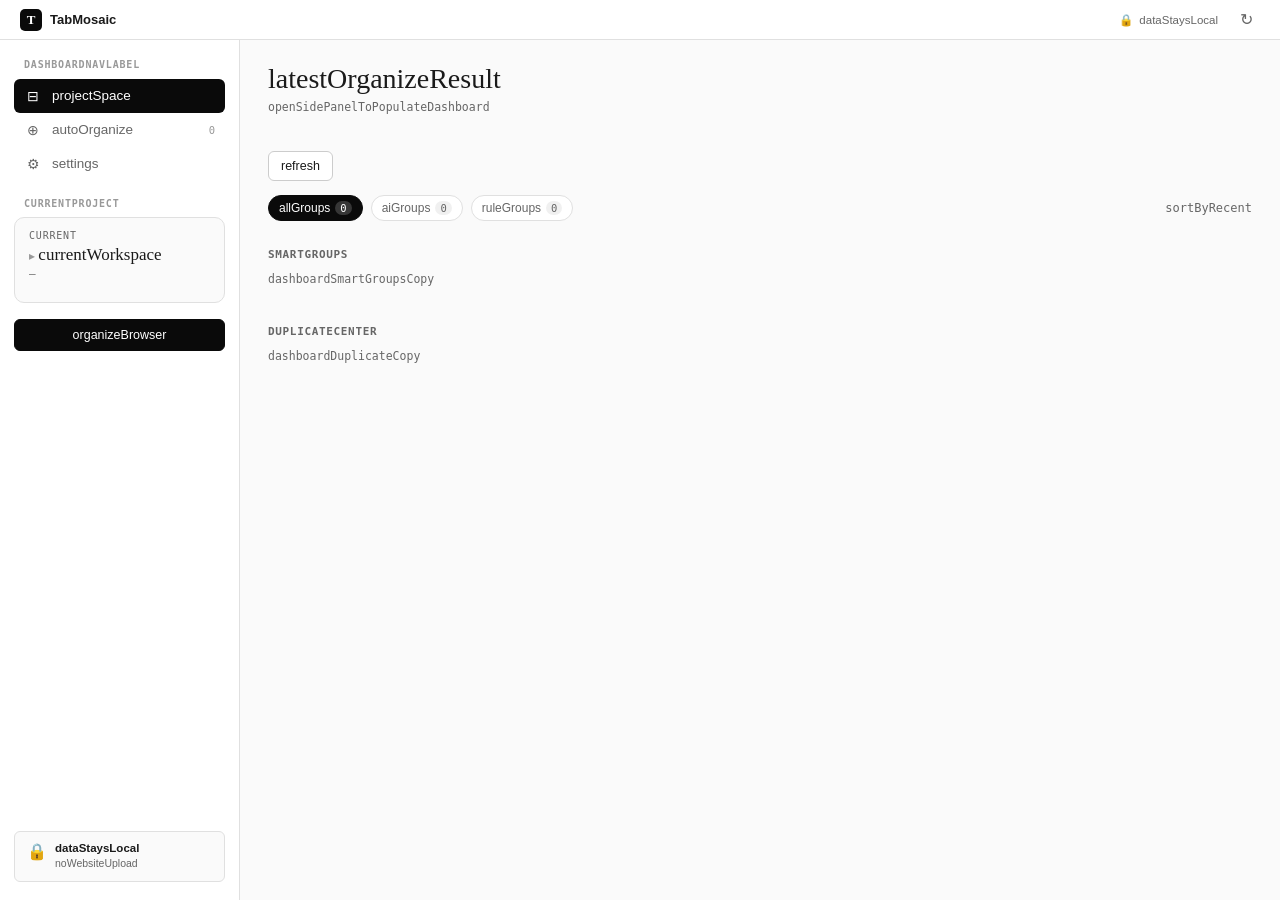
==== extension/dashboard.html @ ef0fdf0f "Simplify dashboard MVP UI" ====
<!doctype html>
<html lang="en">
  <head>
    <meta charset="utf-8" />
    <meta name="viewport" content="width=device-width, initial-scale=1" />
    <title data-i18n="dashboardTitle">TabMosaic Dashboard</title>
    <link rel="stylesheet" href="styles.css" />
  </head>
  <body class="dashboard-body">
    <header class="dashboard-topbar">
      <div class="dashboard-brand">
        <div class="dashboard-brand-mark" aria-hidden="true">T</div>
        <span>TabMosaic</span>
      </div>
      <div class="dashboard-topbar-spacer"></div>
      <div class="dashboard-privacy">
        <span aria-hidden="true">🔒</span>
        <span data-i18n="dataStaysLocal">Data stays local</span>
      </div>
      <button
        id="refreshButton"
        class="dashboard-icon-button"
        type="button"
        aria-label="Refresh"
        data-i18n-aria-label="refresh"
        title="Refresh"
        data-i18n-title="refresh"
      >
        <span aria-hidden="true">↻</span>
      </button>
    </header>

    <div class="dashboard-workbench">
      <aside class="dashboard-rail">
        <section class="dashboard-nav-section">
          <p class="dashboard-nav-label" data-i18n="dashboardNavLabel">Navigation</p>
          <button class="dashboard-nav-item active" type="button" data-page="workspace">
            <span class="dashboard-nav-icon" aria-hidden="true">⊟</span>
            <span data-i18n="projectSpace">Project Space</span>
          </button>
          <button class="dashboard-nav-item" type="button" data-page="rules">
            <span class="dashboard-nav-icon" aria-hidden="true">⊕</span>
            <span data-i18n="autoOrganize">Auto Organize</span>
            <span id="rulesCountBadge" class="dashboard-count">0</span>
          </button>
          <button class="dashboard-nav-item" type="button" data-page="settings">
            <span class="dashboard-nav-icon" aria-hidden="true">⚙</span>
            <span data-i18n="settings">Settings</span>
          </button>
        </section>

        <section class="dashboard-nav-section">
          <p class="dashboard-nav-label" data-i18n="currentProject">Current Project</p>
          <div class="dashboard-workspace-card">
            <div id="sidebarWorkspaceLabel" class="dashboard-workspace-label">current</div>
            <div id="sidebarWorkspaceName" class="dashboard-workspace-name" data-i18n="currentWorkspace">Current Workspace</div>
            <div id="sidebarWorkspaceMetric" class="dashboard-workspace-meta">—</div>
          </div>
        </section>

        <section class="dashboard-nav-section">
          <div class="dashboard-cta-block">
            <button id="organizeNowButton" class="dashboard-cta primary" type="button" data-i18n="organizeBrowser">
              Organize Browser
            </button>
          </div>
        </section>

        <div class="dashboard-privacy-note">
          <span aria-hidden="true">🔒</span>
          <div>
            <div class="dashboard-privacy-title" data-i18n="dataStaysLocal">Data stays local</div>
            <div class="dashboard-privacy-copy" data-i18n="noWebsiteUpload">No website data is uploaded by default.</div>
          </div>
        </div>
      </aside>

      <main class="dashboard-stage">
        <section class="dashboard-page active" data-page="workspace">
          <header class="dashboard-page-head">
            <div>
              <h1 id="workspaceTitle" class="dashboard-page-title" data-i18n="latestOrganizeResult">Latest organize result</h1>
              <p id="workspaceSubtitle" class="dashboard-page-sub" data-i18n="openSidePanelToPopulateDashboard">
                Open the side panel and organize tabs to populate the dashboard.
              </p>
            </div>
          </header>

          <section class="dashboard-metrics" id="dashboardMetrics" aria-label="Workspace metrics"></section>

          <div class="dashboard-page-actions">
            <button id="workspaceRefreshButton" class="dashboard-button" type="button" data-i18n="refresh">Refresh</button>
          </div>

          <div class="dashboard-filter-chips" aria-label="Group filters">
            <button class="dashboard-chip active" type="button" data-filter="all">
              <span data-i18n="allGroups">All</span>
              <span id="allGroupsCount" class="dashboard-chip-count">0</span>
            </button>
            <button class="dashboard-chip" type="button" data-filter="ai">
              <span data-i18n="aiGroups">AI groups</span>
              <span id="aiGroupsCount" class="dashboard-chip-count">0</span>
            </button>
            <button class="dashboard-chip" type="button" data-filter="rules">
              <span data-i18n="ruleGroups">Rule groups</span>
              <span id="ruleGroupsCount" class="dashboard-chip-count">0</span>
            </button>
            <span class="dashboard-sort-label" data-i18n="sortByRecent">Sort: recent</span>
          </div>

          <section id="smart-groups" class="dashboard-section">
            <div class="dashboard-section-head">
              <div>
                <p class="section-title" data-i18n="smartGroups">Smart Groups</p>
                <p class="dashboard-section-copy" data-i18n="dashboardSmartGroupsCopy">
                  Groups mirror the latest native Chrome tab groups and can apply title/color changes back to the browser.
                </p>
              </div>
            </div>
            <div id="dashboardGroups" class="dashboard-group-grid"></div>
          </section>

          <section id="duplicates" class="dashboard-section">
            <div class="dashboard-section-head">
              <div>
                <p class="section-title" data-i18n="duplicateCenter">Duplicate Center</p>
                <p class="dashboard-section-copy" data-i18n="dashboardDuplicateCopy">
                  Safe duplicates and review candidates from the latest organize run.
                </p>
              </div>
            </div>
            <div id="dashboardDuplicates" class="dashboard-list"></div>
          </section>
        </section>

        <section class="dashboard-page" data-page="rules">
          <header class="dashboard-page-head">
            <div>
              <h1 class="dashboard-page-title" data-i18n="autoOrganize">Auto Organize</h1>
              <p id="rulesSubtitle" class="dashboard-page-sub" data-i18n="rulesMemoryCopy">
                Local correction rules created from chat refine and dashboard edits.
              </p>
            </div>
          </header>
          <section id="rules" class="dashboard-section">
            <p class="section-title" data-i18n="rulesMemory">Rules & Memory</p>
            <div id="dashboardRules" class="dashboard-list dashboard-rules-list"></div>
          </section>
        </section>

        <section class="dashboard-page" data-page="settings">
          <header class="dashboard-page-head">
            <div>
              <h1 class="dashboard-page-title" data-i18n="settings">Settings</h1>
              <p class="dashboard-page-sub" data-i18n="settingsPageCopy">AI classification and local privacy controls.</p>
            </div>
          </header>

          <section id="settings" class="dashboard-section">
            <form id="aiSettingsForm" class="settings-form">
              <div>
                <h3 data-i18n="aiClassification">AI Classification</h3>
                <p class="settings-intro" data-i18n="aiClassificationCopy">
                  Use your local DeepSeek key for tab grouping. TabMosaic sends minimized tab metadata only.
                </p>
              </div>
              <label class="checkbox-row">
                <input id="aiEnabledInput" type="checkbox" />
                <span data-i18n="useDeepSeek">Use DeepSeek for AI classification</span>
              </label>

              <label>
                <span data-i18n="baseUrl">Base URL</span>
                <input id="aiBaseUrlInput" type="url" value="https://api.deepseek.com" />
                <small data-i18n="aiBaseUrlBetaLimit">
                  Private beta only supports api.deepseek.com. Other OpenAI-compatible hosts need a later permission confirmation.
                </small>
              </label>

              <label>
                <span data-i18n="model">Model</span>
                <input id="aiModelInput" type="text" value="deepseek-v4-flash" />
              </label>

              <label>
                <span data-i18n="apiKey">API key</span>
                <input
                  id="aiKeyInput"
                  type="password"
                  placeholder="Stored locally in chrome.storage.local"
                  data-i18n-placeholder="apiKeyStoredPlaceholder"
                  autocomplete="off"
                />
              </label>

              <div class="settings-actions">
                <button class="primary-button" type="submit" data-i18n="saveAISettings">Save AI Settings</button>
                <button id="testAIButton" class="secondary-button" type="button" data-i18n="testAIConnection">
                  Test AI Connection
                </button>
                <button id="clearAIKeyButton" class="secondary-button" type="button" data-i18n="clearAIKey">
                  Clear AI Key
                </button>
              </div>
              <p id="aiSettingsStatus" class="settings-status" role="status"></p>
            </form>

            <p class="section-title compact-title" data-i18n="privacyDefaults">Privacy Defaults</p>
            <div class="settings-card dashboard-settings-card" id="settingsSnapshot">
              <div class="row"><span data-i18n="aiProvider">AI provider</span><strong data-i18n="localRules">Local rules</strong></div>
              <div class="row"><span data-i18n="pageBodyReading">Page body reading</span><strong data-i18n="userTriggered">User triggered</strong></div>
              <div class="row"><span data-i18n="incognito">Incognito</span><strong data-i18n="off">Off</strong></div>
              <div class="row"><span data-i18n="cloudSync">Cloud sync</span><strong data-i18n="off">Off</strong></div>
            </div>

            <details class="settings-advanced">
              <summary>
                <span data-i18n="permissionsDataUse">Permissions & Data Use</span>
                <small data-i18n="permissionsAdvancedCopy">Required browser permissions and what they support.</small>
              </summary>
              <section class="settings-form permission-explainer">
                <div>
                  <h3 data-i18n="permissionsDataUse">Permissions & Data Use</h3>
                  <p data-i18n="permissionsIntro">
                    TabMosaic uses a small permission set for one-click grouping, undo, restore, dashboard state, and user-triggered current-page summary.
                  </p>
                </div>
                <div class="permission-list">
                  <div class="row permission-row">
                    <span>
                      <b>tabs</b>
                      <small data-i18n="permissionTabsCopy">Reads tab title, hostname, path, and state so it can organize all normal windows and restore safe duplicates.</small>
                    </span>
                    <strong data-i18n="required">Required</strong>
                  </div>
                  <div class="row permission-row">
                    <span>
                      <b>tabGroups</b>
                      <small data-i18n="permissionTabGroupsCopy">Creates and updates real Chrome native tab groups.</small>
                    </span>
                    <strong data-i18n="required">Required</strong>
                  </div>
                  <div class="row permission-row">
                    <span>
                      <b>sidePanel</b>
                      <small data-i18n="permissionSidePanelCopy">Opens the sidebar control center after the toolbar click.</small>
                    </span>
                    <strong data-i18n="required">Required</strong>
                  </div>
                  <div class="row permission-row">
                    <span>
                      <b>storage</b>
                      <small data-i18n="permissionStorageCopy">Stores local settings, rules, Undo/Restore snapshots, and the optional local API key.</small>
                    </span>
                    <strong data-i18n="localOnly">Local only</strong>
                  </div>
                  <div class="row permission-row">
                    <span>
                      <b>scripting + activeTab</b>
                      <small data-i18n="permissionScriptingCopy">Reads visible text only from the active page after you click Summarize Current Tab.</small>
                    </span>
                    <strong data-i18n="userTriggered">User triggered</strong>
                  </div>
                  <div class="row permission-row">
                    <span>
                      <b>https://api.deepseek.com/*</b>
                      <small data-i18n="permissionDeepSeekCopy">Used only when you enable DeepSeek classification and save your own API key.</small>
                    </span>
                    <strong data-i18n="optional">Optional</strong>
                  </div>
                </div>
                <p class="permission-note" data-i18n="permissionsNotRequested">
                  Not requested: all URLs, history, bookmarks, cookies, webRequest, browsingData, or incognito access.
                </p>
              </section>
            </details>

            <details class="settings-advanced">
              <summary>
                <span data-i18n="diagnosticsTitle">Beta Diagnostics</span>
                <small data-i18n="diagnosticsAdvancedCopy">Copy redacted local QA data only when you need to report a bug.</small>
              </summary>
              <section class="settings-form diagnostics-zone">
                <div>
                  <h3 data-i18n="diagnosticsTitle">Beta Diagnostics</h3>
                  <p data-i18n="diagnosticsDescription">
                    Copies a redacted local QA snapshot and recent local error summary for bug reports. It excludes URLs, hostnames, tab titles, page text, and API keys.
                  </p>
                </div>
                <button id="copyDiagnosticsButton" class="secondary-button" type="button" data-i18n="copyDiagnostics">
                  Copy Diagnostic Snapshot
                </button>
                <button id="copyFeedbackButton" class="secondary-button" type="button" data-i18n="copyFeedbackTemplate">
                  Copy Feedback Template
                </button>
                <p id="diagnosticsStatus" class="settings-status" role="status"></p>
              </section>
            </details>

            <details class="settings-advanced">
              <summary>
                <span data-i18n="localData">Local Data</span>
                <small data-i18n="localDataAdvancedCopy">Clear local state if you want to reset the extension on this device.</small>
              </summary>
              <section class="settings-form danger-zone">
                <div>
                  <h3 data-i18n="localData">Local Data</h3>
                  <p data-i18n="localDataDescription">
                    Clears local rules, API key, recent results, Undo/Restore snapshots, chat drafts, and first-run privacy acceptance.
                  </p>
                </div>
                <button id="clearDataButton" class="danger-button" type="button" data-i18n="clearLocalData">Clear Local Data</button>
                <p id="clearDataStatus" class="settings-status" role="status"></p>
              </section>
            </details>
          </section>
        </section>
      </main>
    </div>

    <script type="module" src="dashboard.js"></script>
  </body>
</html>
---- extension/styles.css ----
:root {
  color-scheme: light;
  --bg: #fafafa;
  --panel: #ffffff;
  --panel-muted: #f4f4f4;
  --line: #e0e0e0;
  --line-strong: #cccccc;
  --text: #1a1a1a;
  --muted: #666666;
  --faint: #999999;
  --black: #0a0a0a;
  --radius: 8px;
  --mono: "SF Mono", "JetBrains Mono", ui-monospace, monospace;
  --sans: Inter, -apple-system, BlinkMacSystemFont, "SF Pro Text", "PingFang SC", sans-serif;
}

* {
  box-sizing: border-box;
}

body {
  margin: 0;
  min-width: 320px;
  background: var(--bg);
  color: var(--text);
  font-family: var(--sans);
}

button {
  font: inherit;
}

.app-shell {
  min-height: 100vh;
  padding: 18px;
}

.app-header {
  display: flex;
  align-items: flex-start;
  justify-content: space-between;
  gap: 16px;
  margin-bottom: 18px;
}

.eyebrow,
.section-title,
.next-label {
  margin: 0;
  color: var(--muted);
  font-family: var(--mono);
  font-size: 11px;
  font-weight: 600;
  letter-spacing: 0.06em;
  text-transform: uppercase;
}

h1 {
  margin: 5px 0 0;
  font-size: 23px;
  line-height: 1.12;
  font-weight: 650;
  letter-spacing: 0;
}

h2 {
  margin: 0;
  font-size: 15px;
  line-height: 1.25;
}

p {
  line-height: 1.45;
}

.icon-button {
  width: 34px;
  height: 34px;
  border: 1px solid var(--line);
  border-radius: 7px;
  background: var(--panel);
  color: var(--black);
  cursor: pointer;
}

.icon-button:hover {
  border-color: var(--line-strong);
  background: var(--panel-muted);
}

.icon-button:disabled {
  color: var(--faint);
  cursor: wait;
}

.status-panel,
.privacy-panel,
.next-card,
.metric-card,
.row {
  border: 1px solid var(--line);
  background: var(--panel);
}

.status-panel {
  display: grid;
  grid-template-columns: 10px 1fr;
  gap: 12px;
  padding: 14px;
  border-radius: var(--radius);
}

.status-panel p {
  margin: 6px 0 0;
  color: var(--muted);
  font-size: 13px;
}

.status-dot {
  width: 8px;
  height: 8px;
  margin-top: 5px;
  border-radius: 999px;
  background: var(--line-strong);
}

.status-panel.scanning .status-dot {
  background: repeating-linear-gradient(
    45deg,
    #0a0a0a,
    #0a0a0a 2px,
    #cccccc 2px,
    #cccccc 4px
  );
}

.status-panel.grouping .status-dot,
.status-panel.undoing .status-dot,
.status-panel.restoring-closed .status-dot,
.status-panel.closed-restored .status-dot {
  background: var(--black);
}

.status-panel.completed .status-dot {
  background: var(--black);
}

.status-panel.error {
  border-color: var(--black);
}

.section {
  margin-top: 18px;
}

.privacy-panel {
  margin-top: 12px;
  padding: 14px;
  border-radius: var(--radius);
}

.privacy-panel[hidden] {
  display: none;
}

.privacy-panel h2 {
  margin-top: 8px;
}

.privacy-panel ul {
  display: grid;
  gap: 8px;
  margin: 12px 0;
  padding-left: 18px;
  color: var(--muted);
  font-size: 12px;
  line-height: 1.45;
}

.privacy-panel .primary-button {
  width: 100%;
}

.action-row {
  display: grid;
  grid-template-columns: minmax(0, 1fr) minmax(72px, 0.45fr);
  gap: 8px;
  margin-top: 12px;
}

.action-row .secondary-button:last-child {
  grid-column: 1 / -1;
}

.primary-button,
.secondary-button {
  min-height: 36px;
  border-radius: 7px;
  cursor: pointer;
}

.full-width-button {
  width: 100%;
}

.primary-button {
  border: 1px solid var(--black);
  background: var(--black);
  color: #ffffff;
}

.secondary-button {
  border: 1px solid var(--line);
  background: var(--panel);
  color: var(--black);
}

.primary-button:hover {
  background: #1f1f1f;
}

.secondary-button:hover {
  border-color: var(--line-strong);
  background: var(--panel-muted);
}

.primary-button:disabled,
.secondary-button:disabled {
  border-color: var(--line);
  background: var(--panel-muted);
  color: var(--faint);
  cursor: not-allowed;
}

.section-title {
  margin-bottom: 8px;
}

.section-copy {
  margin: -2px 0 10px;
  color: var(--muted);
  font-size: 12px;
}

.chat-form {
  display: grid;
  grid-template-columns: minmax(0, 1fr) auto;
  gap: 8px;
}

.chat-form input {
  min-width: 0;
  min-height: 36px;
  padding: 8px 10px;
  border: 1px solid var(--line);
  border-radius: 7px;
  background: var(--panel);
  color: var(--text);
  font: inherit;
  font-size: 12px;
}

.chat-form input:disabled {
  background: var(--panel-muted);
  color: var(--faint);
}

.prompt-row {
  display: flex;
  flex-wrap: wrap;
  gap: 6px;
  margin-top: 8px;
}

.prompt-chip {
  min-height: 28px;
  padding: 0 9px;
  border: 1px solid var(--line);
  border-radius: 999px;
  background: var(--panel);
  color: var(--black);
  cursor: pointer;
  font-size: 11px;
}

.prompt-chip:hover {
  border-color: var(--line-strong);
  background: var(--panel-muted);
}

.chat-panel {
  display: grid;
  gap: 10px;
  margin-top: 10px;
  padding: 12px;
  border: 1px solid var(--line);
  border-radius: var(--radius);
  background: var(--panel);
}

.chat-panel[hidden] {
  display: none;
}

.chat-answer,
.chat-more {
  margin: 0;
  color: var(--muted);
  font-size: 12px;
}

.chat-action-summary {
  display: grid;
  gap: 4px;
  padding: 9px;
  border: 1px solid var(--line);
  border-radius: 6px;
  background: var(--bg);
  font-size: 12px;
}

.chat-action-summary small {
  color: var(--muted);
  line-height: 1.35;
}

.chat-tabs {
  display: grid;
  gap: 6px;
}

.chat-tab-row {
  display: grid;
  min-height: 34px;
  padding: 7px 0 0;
  border-top: 1px solid var(--line);
}

.chat-tab-row span {
  display: grid;
  min-width: 0;
  gap: 2px;
}

.chat-tab-row b,
.chat-tab-row small {
  overflow: hidden;
  text-overflow: ellipsis;
  white-space: nowrap;
}

.chat-tab-row b {
  font-size: 12px;
  font-weight: 650;
}

.chat-tab-row small {
  color: var(--muted);
  font-size: 11px;
}

.chat-action-row {
  display: grid;
  grid-template-columns: 1fr 1fr;
  gap: 8px;
}

.tight-empty {
  padding: 9px;
}

.metrics-grid {
  display: grid;
  grid-template-columns: repeat(2, minmax(0, 1fr));
  gap: 8px;
}

.metric-card {
  min-height: 78px;
  padding: 12px;
  border-radius: var(--radius);
}

.metric-card span {
  display: block;
  color: var(--muted);
  font-size: 11px;
}

.metric-card strong {
  display: block;
  margin-top: 12px;
  font-family: var(--mono);
  font-size: 24px;
  line-height: 1;
}

.list {
  display: grid;
  gap: 7px;
}

.row {
  display: flex;
  align-items: center;
  justify-content: space-between;
  gap: 12px;
  min-height: 36px;
  padding: 8px 10px;
  border-radius: 6px;
  font-size: 12px;
}

.row span {
  overflow: hidden;
  color: var(--text);
  text-overflow: ellipsis;
  white-space: nowrap;
}

.group-row span {
  display: grid;
  min-width: 0;
  gap: 2px;
}

.group-row b,
.group-row small {
  overflow: hidden;
  text-overflow: ellipsis;
  white-space: nowrap;
}

.group-row b {
  font-size: 12px;
  font-weight: 650;
}

.group-row small {
  color: var(--muted);
  font-size: 11px;
}

.row strong {
  font-family: var(--mono);
  font-size: 12px;
}

.compact .row {
  min-height: 32px;
}

.duplicate-review-card {
  display: grid;
  gap: 8px;
  padding: 10px;
  border: 1px solid var(--line);
  border-radius: 6px;
  background: var(--panel);
}

.duplicate-review-header,
.duplicate-review-tab {
  display: grid;
  grid-template-columns: minmax(0, 1fr) auto;
  align-items: center;
  gap: 8px;
}

.duplicate-review-header span,
.duplicate-review-tab span {
  display: grid;
  min-width: 0;
  gap: 2px;
}

.duplicate-review-header b,
.duplicate-review-header small,
.duplicate-review-tab b,
.duplicate-review-tab small {
  overflow: hidden;
  text-overflow: ellipsis;
  white-space: nowrap;
}

.duplicate-review-header b,
.duplicate-review-tab b {
  font-size: 12px;
  font-weight: 650;
}

.duplicate-review-header small,
.duplicate-review-tab small {
  color: var(--muted);
  font-size: 11px;
}

.duplicate-review-tabs {
  display: grid;
  gap: 6px;
}

.duplicate-review-tab {
  min-height: 34px;
  padding-top: 7px;
  border-top: 1px solid var(--line);
}

.mini-button {
  min-height: 28px;
  padding: 0 9px;
  border: 1px solid var(--line);
  border-radius: 6px;
  background: var(--panel);
  color: var(--black);
  cursor: pointer;
  font-size: 11px;
}

.mini-button:hover {
  border-color: var(--line-strong);
  background: var(--panel-muted);
}

.mini-button:disabled {
  color: var(--faint);
  cursor: not-allowed;
}

.empty {
  margin: 0;
  padding: 12px;
  border: 1px dashed var(--line-strong);
  border-radius: 6px;
  color: var(--muted);
  font-size: 12px;
}

.summary-panel {
  margin-top: 10px;
  padding: 12px;
  border: 1px solid var(--line);
  border-radius: var(--radius);
  background: var(--panel);
}

.summary-panel[hidden] {
  display: none;
}

.summary-panel h2 {
  margin: 0 0 8px;
  font-size: 14px;
  line-height: 1.3;
}

.summary-panel p {
  margin: 0;
  color: var(--muted);
  font-size: 12px;
}

.summary-panel ol {
  display: grid;
  gap: 6px;
  margin: 10px 0 0;
  padding-left: 18px;
  color: var(--text);
  font-size: 12px;
  line-height: 1.4;
}

.summary-meta {
  display: grid;
  gap: 5px;
  margin-top: 12px;
  padding-top: 10px;
  border-top: 1px solid var(--line);
  color: var(--muted);
  font-size: 12px;
}

.summary-meta b {
  color: var(--text);
  font-weight: 650;
}

.dashboard-body {
  min-width: 0;
  background: var(--bg);
}

.dashboard-topbar {
  position: sticky;
  top: 0;
  z-index: 20;
  display: flex;
  align-items: center;
  gap: 14px;
  height: 40px;
  padding: 0 20px;
  border-bottom: 1px solid var(--line);
  background: var(--panel);
}

.dashboard-brand {
  display: flex;
  align-items: center;
  gap: 8px;
  font-size: 13px;
  font-weight: 650;
}

.dashboard-brand-mark {
  display: grid;
  width: 22px;
  height: 22px;
  place-items: center;
  border-radius: 5px;
  background: var(--black);
  color: #ffffff;
  font-family: Georgia, "Times New Roman", serif;
  font-size: 13px;
}

.dashboard-topbar-spacer {
  flex: 1;
}

.dashboard-privacy {
  display: flex;
  align-items: center;
  gap: 6px;
  color: var(--muted);
  font-size: 11.5px;
}

.dashboard-icon-button {
  display: grid;
  width: 28px;
  height: 28px;
  place-items: center;
  border: 1px solid transparent;
  border-radius: 5px;
  background: transparent;
  color: var(--muted);
  cursor: pointer;
}

.dashboard-icon-button:hover {
  border-color: var(--line);
  background: var(--panel-muted);
  color: var(--black);
}

.dashboard-workbench {
  display: grid;
  grid-template-columns: 240px minmax(0, 1fr);
  min-height: calc(100vh - 40px);
}

.dashboard-rail {
  position: sticky;
  top: 40px;
  display: flex;
  flex-direction: column;
  height: calc(100vh - 40px);
  overflow-y: auto;
  border-right: 1px solid var(--line);
  background: var(--panel);
  padding: 18px 0;
}

.dashboard-nav-section {
  margin-bottom: 16px;
  padding: 0 14px;
}

.dashboard-nav-label {
  margin: 0 0 6px;
  padding: 0 10px;
  color: var(--faint);
  font-family: var(--mono);
  font-size: 10px;
  font-weight: 600;
  letter-spacing: 0.08em;
  text-transform: uppercase;
}

.dashboard-nav-item {
  display: flex;
  align-items: center;
  gap: 10px;
  width: 100%;
  min-height: 34px;
  padding: 0 10px;
  border: 0;
  border-radius: 6px;
  background: transparent;
  color: var(--muted);
  cursor: pointer;
  font: inherit;
  font-size: 13.5px;
  text-align: left;
}

.dashboard-nav-item:hover {
  background: var(--panel-muted);
  color: var(--black);
}

.dashboard-nav-item.active {
  background: var(--black);
  color: #ffffff;
}

.dashboard-nav-icon {
  width: 18px;
  flex: 0 0 auto;
  text-align: center;
}

.dashboard-count {
  margin-left: auto;
  color: var(--faint);
  font-family: var(--mono);
  font-size: 10.5px;
}

.dashboard-nav-item.active .dashboard-count {
  color: rgba(255, 255, 255, 0.72);
}

.dashboard-workspace-card,
.dashboard-privacy-note {
  border: 1px solid var(--line);
  background: var(--bg);
}

.dashboard-workspace-card {
  padding: 12px 14px;
  border-radius: 10px;
}

.dashboard-workspace-label {
  margin-bottom: 4px;
  color: var(--muted);
  font-family: var(--mono);
  font-size: 10px;
  letter-spacing: 0.08em;
  text-transform: uppercase;
}

.dashboard-workspace-name {
  margin-bottom: 2px;
  font-family: Georgia, "Times New Roman", serif;
  font-size: 17px;
  font-weight: 500;
}

.dashboard-workspace-name::before {
  color: var(--faint);
  content: "▸ ";
  font-family: var(--sans);
  font-size: 12px;
}

.dashboard-workspace-meta {
  margin-bottom: 10px;
  color: var(--muted);
  font-family: var(--mono);
  font-size: 11px;
}

.dashboard-cta {
  width: 100%;
  min-height: 32px;
  border: 1px solid var(--line-strong);
  border-radius: 6px;
  background: var(--panel);
  color: var(--text);
  cursor: pointer;
  font: inherit;
  font-size: 12.5px;
}

.dashboard-cta:disabled {
  border-color: var(--line);
  color: var(--faint);
  cursor: not-allowed;
}

.dashboard-cta-block {
  display: grid;
  gap: 6px;
}

.dashboard-cta.primary {
  border-color: var(--black);
  background: var(--black);
  color: #ffffff;
}

.dashboard-privacy-note {
  display: flex;
  gap: 8px;
  margin: auto 14px 0;
  padding: 10px 12px;
  border-radius: 6px;
}

.dashboard-privacy-title {
  margin-bottom: 2px;
  color: var(--text);
  font-size: 11.5px;
  font-weight: 650;
}

.dashboard-privacy-copy {
  color: var(--muted);
  font-size: 10.5px;
  line-height: 1.4;
}

.dashboard-stage {
  min-width: 0;
  padding: 24px 28px 60px;
  overflow-x: hidden;
}

.dashboard-page {
  display: none;
}

.dashboard-page.active {
  display: block;
}

.dashboard-page-head {
  display: flex;
  align-items: flex-start;
  justify-content: space-between;
  gap: 18px;
  margin-bottom: 18px;
}

.dashboard-page-title {
  margin: 0 0 4px;
  font-family: Georgia, "Times New Roman", serif;
  font-size: 28px;
  font-weight: 500;
  line-height: 1.1;
}

.dashboard-page-sub,
.dashboard-section-copy {
  margin: 0;
  color: var(--muted);
  font-family: var(--mono);
  font-size: 11.5px;
}

.dashboard-head-actions,
.dashboard-page-actions,
.dashboard-filter-chips {
  display: flex;
  flex-wrap: wrap;
  align-items: center;
  gap: 8px;
}

.dashboard-head-actions {
  justify-content: flex-end;
}

.dashboard-button {
  display: inline-flex;
  align-items: center;
  justify-content: center;
  min-height: 30px;
  padding: 0 12px;
  border: 1px solid var(--line-strong);
  border-radius: 6px;
  background: var(--panel);
  color: var(--text);
  cursor: pointer;
  font: inherit;
  font-size: 12.5px;
  font-weight: 500;
}

.dashboard-button.primary {
  border-color: var(--black);
  background: var(--black);
  color: #ffffff;
}

.dashboard-button:disabled {
  border-color: var(--line);
  color: var(--faint);
  cursor: not-allowed;
}

.dashboard-metrics {
  display: grid;
  grid-template-columns: repeat(4, minmax(0, 1fr));
  gap: 10px;
  margin-bottom: 18px;
}

.dashboard-metric-card {
  min-height: 82px;
}

.dashboard-page-actions {
  margin: 18px 0 14px;
}

.dashboard-filter-chips {
  margin-bottom: 18px;
}

.dashboard-chip {
  display: inline-flex;
  align-items: center;
  gap: 5px;
  min-height: 26px;
  padding: 0 10px;
  border: 1px solid var(--line);
  border-radius: 999px;
  background: var(--panel);
  color: var(--muted);
  cursor: pointer;
  font: inherit;
  font-size: 12px;
}

.dashboard-chip.active {
  border-color: var(--black);
  background: var(--black);
  color: #ffffff;
}

.dashboard-chip-count {
  border-radius: 999px;
  background: rgba(0, 0, 0, 0.06);
  color: inherit;
  font-family: var(--mono);
  font-size: 10.5px;
  line-height: 14px;
  padding: 0 5px;
}

.dashboard-chip.active .dashboard-chip-count {
  background: rgba(255, 255, 255, 0.18);
}

.dashboard-sort-label {
  margin-left: auto;
  color: var(--muted);
  font-family: var(--mono);
  font-size: 12px;
}

.dashboard-section {
  margin-top: 26px;
}

.dashboard-section-head {
  display: flex;
  align-items: flex-end;
  justify-content: space-between;
  gap: 16px;
  margin-bottom: 10px;
}

.dashboard-group-grid {
  display: grid;
  grid-template-columns: repeat(2, minmax(0, 1fr));
  gap: 16px;
}

.dashboard-group-card {
  overflow: hidden;
  border: 1px solid var(--line);
  border-radius: 10px;
  background: var(--panel);
}

.dashboard-group-card.active,
.dashboard-group-card:hover {
  border-color: var(--line-strong);
  box-shadow: var(--shadow-2);
}

.dashboard-group-head {
  position: relative;
  display: grid;
  grid-template-columns: auto minmax(0, 1fr) auto;
  align-items: center;
  gap: 10px;
  min-height: 58px;
  padding: 12px 16px;
  border-bottom: 1px solid var(--line);
}

.dashboard-group-head::before {
  position: absolute;
  inset: 0 auto 0 0;
  width: 2px;
  background: var(--black);
  content: "";
  opacity: 0;
}

.dashboard-group-card.active .dashboard-group-head::before,
.dashboard-group-card:hover .dashboard-group-head::before {
  opacity: 1;
}

.dashboard-dot {
  width: 8px;
  height: 8px;
  border-radius: 999px;
  background: var(--line-strong);
}

.dashboard-dot.g-0 {
  background: #cccccc;
}

.dashboard-dot.g-1 {
  background: #999999;
}

.dashboard-dot.g-2 {
  background: #333333;
}

.dashboard-dot.g-3 {
  background: #767676;
}

.dashboard-dot.g-4 {
  background: #555555;
}

.dashboard-dot.g-5 {
  background: #888888;
}

.dashboard-dot.g-6 {
  background: #6e6e6e;
}

.dashboard-dot.g-7 {
  background: #808080;
}

.dashboard-group-title-block {
  display: grid;
  min-width: 0;
  gap: 3px;
}

.dashboard-group-title-input {
  min-width: 0;
  border: 0;
  background: transparent;
  color: var(--text);
  font: inherit;
  font-size: 14px;
  font-weight: 650;
  outline: none;
}

.dashboard-group-title-input:focus {
  box-shadow: inset 0 -1px 0 var(--black);
}

.dashboard-group-meta-line {
  display: flex;
  min-width: 0;
  gap: 8px;
  color: var(--muted);
  font-family: var(--mono);
  font-size: 10.5px;
}

.dashboard-group-meta-line span {
  min-width: 0;
  overflow: hidden;
  text-overflow: ellipsis;
  white-space: nowrap;
}

.dashboard-group-actions {
  display: flex;
  align-items: center;
  gap: 6px;
}

.dashboard-source-tag {
  border: 1px solid var(--line-strong);
  border-radius: 3px;
  background: var(--bg);
  color: var(--muted);
  font-family: var(--mono);
  font-size: 9.5px;
  letter-spacing: 0.04em;
  padding: 1px 5px;
  text-transform: uppercase;
}

.dashboard-source-tag.rule {
  border-color: var(--black);
  background: var(--black);
  color: #ffffff;
}

.dashboard-source-tag.manual {
  color: var(--text);
}

.dashboard-color-select {
  max-width: 78px;
  min-height: 26px;
  border: 1px solid var(--line);
  border-radius: 5px;
  background: var(--panel);
  color: var(--muted);
  font: inherit;
  font-size: 11px;
}

.dashboard-apply-button {
  min-height: 26px;
  padding: 0 8px;
  border: 1px solid var(--line-strong);
  border-radius: 5px;
  background: var(--panel);
  color: var(--text);
  cursor: pointer;
  font: inherit;
  font-size: 11.5px;
}

.dashboard-apply-button:hover {
  background: var(--panel-muted);
}

.dashboard-group-reason {
  margin: 0;
  padding: 9px 16px;
  border-bottom: 1px solid var(--line);
  color: var(--muted);
  font-size: 12px;
}

.dashboard-tabrow {
  display: grid;
  grid-template-columns: auto minmax(0, 1fr) minmax(88px, 0.45fr) auto;
  align-items: center;
  gap: 10px;
  min-height: 34px;
  padding: 8px 16px;
  border-bottom: 1px solid var(--line);
  font-size: 12.5px;
}

.dashboard-tabrow:hover {
  background: var(--bg);
}

.dashboard-favicon {
  display: grid;
  width: 16px;
  height: 16px;
  place-items: center;
  border-radius: 4px;
  background: var(--line-strong);
  color: #ffffff;
  font-family: var(--mono);
  font-size: 9px;
  font-weight: 650;
}

.dashboard-tab-title,
.dashboard-tab-host {
  min-width: 0;
  overflow: hidden;
  text-overflow: ellipsis;
  white-space: nowrap;
}

.dashboard-tab-host {
  color: var(--muted);
  font-family: var(--mono);
  font-size: 10.5px;
}

.dashboard-tabrow.suspended .dashboard-tab-title {
  opacity: 0.56;
  text-decoration: line-through;
}

.dashboard-tabrow.audible .dashboard-tab-title {
  font-weight: 650;
}

.dashboard-tab-badges {
  display: flex;
  align-items: center;
  gap: 5px;
}

.dashboard-tab-badge {
  border-radius: 3px;
  background: var(--panel-muted);
  color: var(--muted);
  font-family: var(--mono);
  font-size: 9.5px;
  padding: 1px 5px;
  text-transform: uppercase;
}

.dashboard-more-row {
  display: flex;
  align-items: center;
  justify-content: space-between;
  gap: 12px;
  min-height: 34px;
  padding: 8px 16px;
  border-top: 1px dashed var(--line);
  background: var(--bg);
  color: var(--muted);
  font-family: var(--mono);
  font-size: 11px;
}

.dashboard-more-row.compact {
  justify-content: center;
}

.dashboard-list,
.settings-card {
  display: grid;
  gap: 8px;
}

.dashboard-settings-card {
  max-width: 680px;
}

.compact-title {
  margin-top: 18px;
}

.settings-form {
  display: grid;
  gap: 12px;
  max-width: 640px;
  margin-top: 16px;
  padding: 14px;
  border: 1px solid var(--line);
  border-radius: var(--radius);
  background: var(--panel);
}

.settings-form label {
  display: grid;
  gap: 6px;
  color: var(--muted);
  font-size: 12px;
}

.settings-form h3 {
  margin: 0;
  font-size: 14px;
}

.settings-intro {
  margin: 6px 0 0;
  color: var(--muted);
  font-size: 12px;
}

.settings-form input[type="text"],
.settings-form input[type="url"],
.settings-form input[type="password"] {
  min-height: 36px;
  padding: 8px 10px;
  border: 1px solid var(--line);
  border-radius: 7px;
  background: var(--bg);
  color: var(--text);
  font: inherit;
}

.checkbox-row {
  display: flex !important;
  grid-template-columns: none;
  align-items: center;
  gap: 8px !important;
  color: var(--text) !important;
}

.checkbox-row input {
  width: 16px;
  height: 16px;
}

.settings-status {
  margin: 0;
  color: var(--muted);
  font-size: 12px;
}

.settings-actions {
  display: flex;
  flex-wrap: wrap;
  gap: 8px;
  align-items: center;
}

.settings-advanced {
  max-width: 640px;
  margin-top: 10px;
  border: 1px solid var(--line);
  border-radius: var(--radius);
  background: var(--panel);
}

.settings-advanced summary {
  display: grid;
  min-height: 48px;
  padding: 11px 14px;
  cursor: pointer;
  color: var(--text);
  font-size: 13px;
  font-weight: 650;
}

.settings-advanced summary::marker {
  color: var(--muted);
}

.settings-advanced summary small {
  display: block;
  margin-top: 3px;
  color: var(--muted);
  font-size: 11.5px;
  font-weight: 400;
  line-height: 1.35;
}

.settings-advanced .settings-form {
  margin: 0;
  border-width: 1px 0 0;
  border-radius: 0;
  background: var(--bg);
}

.danger-zone h3,
.diagnostics-zone h3 {
  margin: 0;
  font-size: 14px;
}

.danger-zone p,
.diagnostics-zone p,
.permission-explainer p {
  margin: 6px 0 0;
  color: var(--muted);
  font-size: 12px;
}

.permission-explainer h3 {
  margin: 0;
  font-size: 14px;
}

.permission-list {
  display: grid;
  gap: 8px;
}

.permission-row {
  align-items: flex-start;
}

.permission-row span {
  display: grid;
  min-width: 0;
  gap: 3px;
  overflow: visible;
  white-space: normal;
}

.permission-row b {
  font-family: var(--mono);
  font-size: 12px;
}

.permission-row small {
  color: var(--muted);
  font-size: 11px;
  line-height: 1.35;
}

.permission-row strong {
  flex: 0 0 auto;
  color: var(--muted);
}

.permission-note {
  padding-top: 2px;
}

.danger-button {
  min-height: 36px;
  border: 1px solid var(--black);
  border-radius: 7px;
  background: var(--panel);
  color: var(--black);
  cursor: pointer;
  font: inherit;
}

.danger-button:hover {
  background: var(--panel-muted);
}

.danger-button:disabled {
  border-color: var(--line);
  background: var(--panel-muted);
  color: var(--faint);
  cursor: wait;
}

.rule-row {
  display: grid;
  grid-template-columns: auto minmax(0, 1fr) auto;
  align-items: center;
  gap: 14px;
  min-height: 56px;
  padding: 12px 16px;
  border: 1px solid var(--line);
  border-radius: 6px;
  background: var(--panel);
  font-size: 12px;
}

.rule-icon {
  display: grid;
  width: 30px;
  height: 30px;
  place-items: center;
  border-radius: 6px;
  background: var(--panel-muted);
  color: var(--muted);
  font-family: var(--mono);
  font-size: 9px;
  letter-spacing: 0.04em;
  text-transform: uppercase;
}

.rule-row span {
  display: grid;
  min-width: 0;
  gap: 3px;
}

.rule-row b,
.rule-row small {
  overflow: hidden;
  text-overflow: ellipsis;
  white-space: nowrap;
}

.rule-row small {
  color: var(--muted);
  font-size: 11px;
}

.rule-actions {
  display: flex;
  align-items: center;
  gap: 6px;
}

.dashboard-toggle {
  position: relative;
  width: 32px;
  height: 18px;
  border: 0;
  border-radius: 999px;
  background: var(--line);
  cursor: pointer;
}

.dashboard-toggle span {
  position: absolute;
  top: 2px;
  left: 2px;
  width: 14px;
  height: 14px;
  border-radius: 999px;
  background: var(--panel);
  box-shadow: 0 1px 2px rgba(0, 0, 0, 0.2);
  transition: transform 150ms ease;
}

.dashboard-toggle.on {
  background: var(--black);
}

.dashboard-toggle.on span {
  transform: translateX(14px);
}

.sr-only {
  position: absolute;
  width: 1px;
  height: 1px;
  overflow: hidden;
  clip: rect(0, 0, 0, 0);
  white-space: nowrap;
}

@media (max-width: 1100px) {
  .dashboard-group-grid {
    grid-template-columns: 1fr;
  }
}

@media (max-width: 760px) {
  .dashboard-topbar {
    padding: 0 12px;
  }

  .dashboard-privacy {
    display: none;
  }

  .dashboard-workbench {
    grid-template-columns: 1fr;
  }

  .dashboard-rail {
    position: static;
    height: auto;
    border-right: 0;
    border-bottom: 1px solid var(--line);
  }

  .dashboard-stage {
    padding: 20px 14px 48px;
  }

  .dashboard-page-head {
    display: grid;
  }

  .dashboard-head-actions {
    justify-content: flex-start;
  }

  .dashboard-metrics {
    grid-template-columns: repeat(2, minmax(0, 1fr));
  }

  .dashboard-group-head {
    grid-template-columns: auto minmax(0, 1fr);
  }

  .dashboard-group-actions {
    grid-column: 1 / -1;
    justify-content: flex-start;
  }

  .dashboard-tabrow {
    grid-template-columns: auto minmax(0, 1fr);
  }

  .dashboard-tab-host,
  .dashboard-tab-badges {
    grid-column: 2;
  }

  .rule-row {
    grid-template-columns: auto minmax(0, 1fr);
  }

  .rule-actions {
    grid-column: 2;
  }
}

.rule-actions {
  display: flex;
  gap: 6px;
}

.next-card {
  margin-top: 20px;
  padding: 14px;
  border-radius: var(--radius);
  background: var(--panel-muted);
}

.next-copy {
  margin: 8px 0 0;
  color: var(--muted);
  font-size: 13px;
}
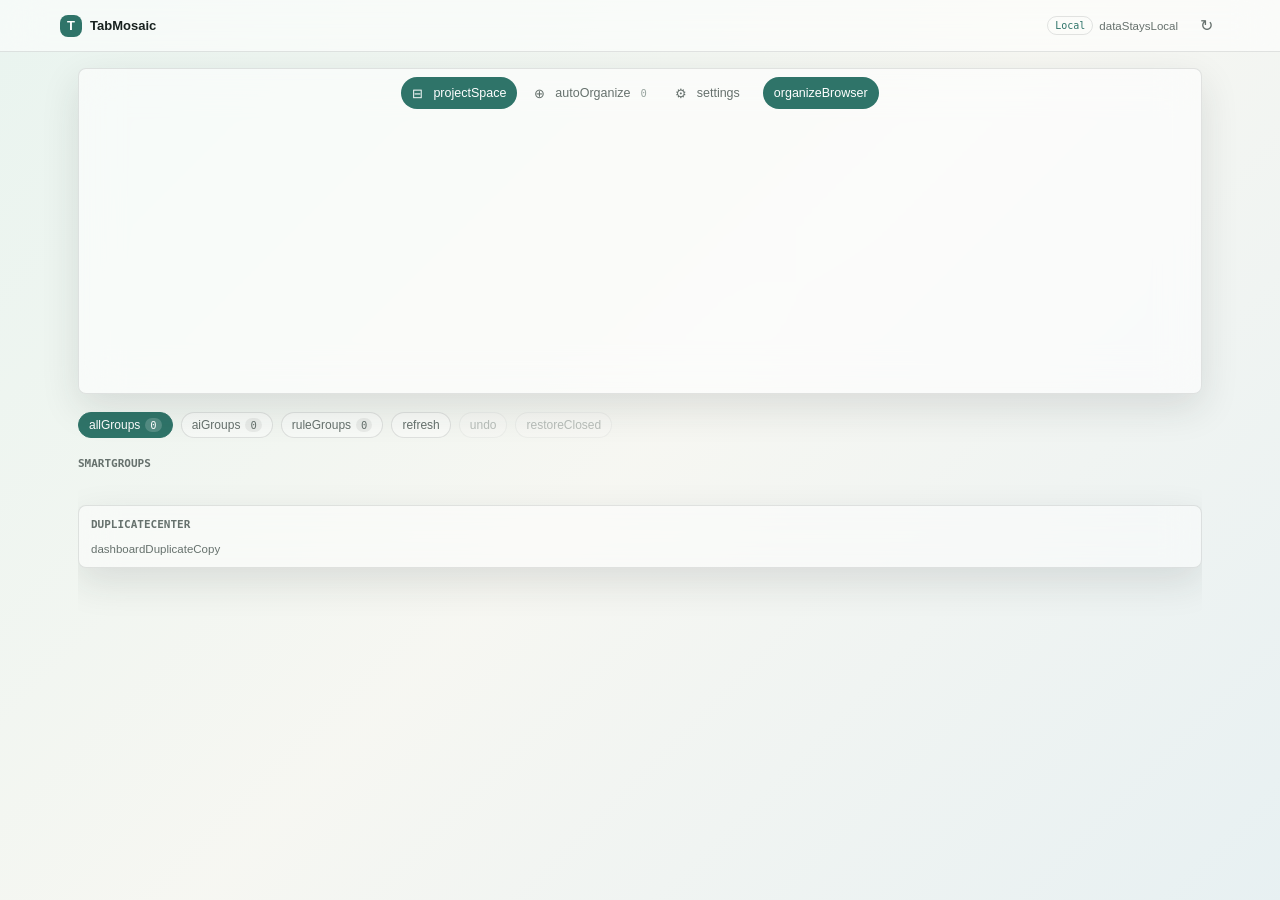
==== commit 9312a281: "Polish private beta MVP" ====
--- a/extension/dashboard.html
+++ b/extension/dashboard.html
@@ -14,7 +14,7 @@
       </div>
       <div class="dashboard-topbar-spacer"></div>
       <div class="dashboard-privacy">
-        <span aria-hidden="true">🔒</span>
+        <span aria-hidden="true">Local</span>
         <span data-i18n="dataStaysLocal">Data stays local</span>
       </div>
       <button
@@ -32,8 +32,8 @@
 
     <div class="dashboard-workbench">
       <aside class="dashboard-rail">
-        <section class="dashboard-nav-section">
-          <p class="dashboard-nav-label" data-i18n="dashboardNavLabel">Navigation</p>
+        <section class="dashboard-nav-section dashboard-nav-segment">
+          <p class="dashboard-nav-label sr-only" data-i18n="dashboardNavLabel">Navigation</p>
           <button class="dashboard-nav-item active" type="button" data-page="workspace">
             <span class="dashboard-nav-icon" aria-hidden="true">⊟</span>
             <span data-i18n="projectSpace">Project Space</span>
@@ -47,27 +47,12 @@
             <span class="dashboard-nav-icon" aria-hidden="true">⚙</span>
             <span data-i18n="settings">Settings</span>
           </button>
+          <button id="organizeNowButton" class="dashboard-nav-item dashboard-nav-action" type="button" data-i18n="organizeBrowser">
+            Organize Browser
+          </button>
         </section>
 
-        <section class="dashboard-nav-section">
-          <p class="dashboard-nav-label" data-i18n="currentProject">Current Project</p>
-          <div class="dashboard-workspace-card">
-            <div id="sidebarWorkspaceLabel" class="dashboard-workspace-label">current</div>
-            <div id="sidebarWorkspaceName" class="dashboard-workspace-name" data-i18n="currentWorkspace">Current Workspace</div>
-            <div id="sidebarWorkspaceMetric" class="dashboard-workspace-meta">—</div>
-          </div>
-        </section>
-
-        <section class="dashboard-nav-section">
-          <div class="dashboard-cta-block">
-            <button id="organizeNowButton" class="dashboard-cta primary" type="button" data-i18n="organizeBrowser">
-              Organize Browser
-            </button>
-          </div>
-        </section>
-
         <div class="dashboard-privacy-note">
-          <span aria-hidden="true">🔒</span>
           <div>
             <div class="dashboard-privacy-title" data-i18n="dataStaysLocal">Data stays local</div>
             <div class="dashboard-privacy-copy" data-i18n="noWebsiteUpload">No website data is uploaded by default.</div>
@@ -77,21 +62,6 @@
 
       <main class="dashboard-stage">
         <section class="dashboard-page active" data-page="workspace">
-          <header class="dashboard-page-head">
-            <div>
-              <h1 id="workspaceTitle" class="dashboard-page-title" data-i18n="latestOrganizeResult">Latest organize result</h1>
-              <p id="workspaceSubtitle" class="dashboard-page-sub" data-i18n="openSidePanelToPopulateDashboard">
-                Open the side panel and organize tabs to populate the dashboard.
-              </p>
-            </div>
-          </header>
-
-          <section class="dashboard-metrics" id="dashboardMetrics" aria-label="Workspace metrics"></section>
-
-          <div class="dashboard-page-actions">
-            <button id="workspaceRefreshButton" class="dashboard-button" type="button" data-i18n="refresh">Refresh</button>
-          </div>
-
           <div class="dashboard-filter-chips" aria-label="Group filters">
             <button class="dashboard-chip active" type="button" data-filter="all">
               <span data-i18n="allGroups">All</span>
@@ -105,32 +75,31 @@
               <span data-i18n="ruleGroups">Rule groups</span>
               <span id="ruleGroupsCount" class="dashboard-chip-count">0</span>
             </button>
-            <span class="dashboard-sort-label" data-i18n="sortByRecent">Sort: recent</span>
+            <button id="workspaceRefreshButton" class="dashboard-chip" type="button" data-i18n="refresh">Refresh</button>
+            <button id="dashboardUndoButton" class="dashboard-chip dashboard-run-action" type="button" data-i18n="undo" disabled>
+              Undo
+            </button>
+            <button id="dashboardRestoreButton" class="dashboard-chip dashboard-run-action" type="button" data-i18n="restoreClosed" disabled>
+              Restore Closed
+            </button>
           </div>
 
           <section id="smart-groups" class="dashboard-section">
             <div class="dashboard-section-head">
               <div>
                 <p class="section-title" data-i18n="smartGroups">Smart Groups</p>
-                <p class="dashboard-section-copy" data-i18n="dashboardSmartGroupsCopy">
-                  Groups mirror the latest native Chrome tab groups and can apply title/color changes back to the browser.
-                </p>
               </div>
             </div>
             <div id="dashboardGroups" class="dashboard-group-grid"></div>
           </section>
 
-          <section id="duplicates" class="dashboard-section">
-            <div class="dashboard-section-head">
-              <div>
-                <p class="section-title" data-i18n="duplicateCenter">Duplicate Center</p>
-                <p class="dashboard-section-copy" data-i18n="dashboardDuplicateCopy">
-                  Safe duplicates and review candidates from the latest organize run.
-                </p>
-              </div>
-            </div>
+          <details id="duplicates" class="dashboard-section dashboard-details-section">
+            <summary>
+              <span class="section-title" data-i18n="duplicateCenter">Duplicate Center</span>
+              <small data-i18n="dashboardDuplicateCopy">Safe duplicates and review candidates from the latest organize run.</small>
+            </summary>
             <div id="dashboardDuplicates" class="dashboard-list"></div>
-          </section>
+          </details>
         </section>
 
         <section class="dashboard-page" data-page="rules">
@@ -157,7 +126,7 @@
           </header>
 
           <section id="settings" class="dashboard-section">
-            <form id="aiSettingsForm" class="settings-form">
+            <form id="aiSettingsForm" class="settings-form compact-settings-form">
               <div>
                 <h3 data-i18n="aiClassification">AI Classification</h3>
                 <p class="settings-intro" data-i18n="aiClassificationCopy">
@@ -170,19 +139,6 @@
               </label>
 
               <label>
-                <span data-i18n="baseUrl">Base URL</span>
-                <input id="aiBaseUrlInput" type="url" value="https://api.deepseek.com" />
-                <small data-i18n="aiBaseUrlBetaLimit">
-                  Private beta only supports api.deepseek.com. Other OpenAI-compatible hosts need a later permission confirmation.
-                </small>
-              </label>
-
-              <label>
-                <span data-i18n="model">Model</span>
-                <input id="aiModelInput" type="text" value="deepseek-v4-flash" />
-              </label>
-
-              <label>
                 <span data-i18n="apiKey">API key</span>
                 <input
                   id="aiKeyInput"
@@ -192,6 +148,27 @@
                   autocomplete="off"
                 />
               </label>
+
+              <details class="settings-advanced settings-provider-details">
+                <summary>
+                  <span data-i18n="providerDetails">Provider details</span>
+                  <small data-i18n="providerDetailsCopy">OpenAI-compatible fields kept for later providers.</small>
+                </summary>
+                <div class="settings-provider-grid">
+                  <label>
+                    <span data-i18n="baseUrl">Base URL</span>
+                    <input id="aiBaseUrlInput" type="url" value="https://api.deepseek.com" />
+                    <small data-i18n="aiBaseUrlBetaLimit">
+                      Private beta only supports api.deepseek.com. Other OpenAI-compatible hosts need a later permission confirmation.
+                    </small>
+                  </label>
+
+                  <label>
+                    <span data-i18n="model">Model</span>
+                    <input id="aiModelInput" type="text" value="deepseek-v4-flash" />
+                  </label>
+                </div>
+              </details>
 
               <div class="settings-actions">
                 <button class="primary-button" type="submit" data-i18n="saveAISettings">Save AI Settings</button>
@@ -205,13 +182,18 @@
               <p id="aiSettingsStatus" class="settings-status" role="status"></p>
             </form>
 
-            <p class="section-title compact-title" data-i18n="privacyDefaults">Privacy Defaults</p>
-            <div class="settings-card dashboard-settings-card" id="settingsSnapshot">
-              <div class="row"><span data-i18n="aiProvider">AI provider</span><strong data-i18n="localRules">Local rules</strong></div>
-              <div class="row"><span data-i18n="pageBodyReading">Page body reading</span><strong data-i18n="userTriggered">User triggered</strong></div>
-              <div class="row"><span data-i18n="incognito">Incognito</span><strong data-i18n="off">Off</strong></div>
-              <div class="row"><span data-i18n="cloudSync">Cloud sync</span><strong data-i18n="off">Off</strong></div>
-            </div>
+            <details class="settings-advanced settings-privacy-details">
+              <summary>
+                <span data-i18n="privacyDefaults">Privacy Defaults</span>
+                <small data-i18n="noWebsiteUpload">No website data is uploaded by default.</small>
+              </summary>
+              <div class="settings-card dashboard-settings-card" id="settingsSnapshot">
+                <div class="row"><span data-i18n="aiProvider">AI provider</span><strong data-i18n="localRules">Local rules</strong></div>
+                <div class="row"><span data-i18n="pageBodyReading">Page body reading</span><strong data-i18n="userTriggered">User triggered</strong></div>
+                <div class="row"><span data-i18n="incognito">Incognito</span><strong data-i18n="off">Off</strong></div>
+                <div class="row"><span data-i18n="cloudSync">Cloud sync</span><strong data-i18n="off">Off</strong></div>
+              </div>
+            </details>
 
             <details class="settings-advanced">
               <summary>
--- a/extension/styles.css
+++ b/extension/styles.css
@@ -1,14 +1,19 @@
 :root {
   color-scheme: light;
-  --bg: #fafafa;
-  --panel: #ffffff;
-  --panel-muted: #f4f4f4;
-  --line: #e0e0e0;
-  --line-strong: #cccccc;
-  --text: #1a1a1a;
-  --muted: #666666;
-  --faint: #999999;
-  --black: #0a0a0a;
+  --bg: #eef4f1;
+  --panel: rgba(255, 255, 255, 0.68);
+  --panel-muted: rgba(255, 255, 255, 0.42);
+  --line: rgba(33, 47, 43, 0.12);
+  --line-strong: rgba(33, 47, 43, 0.24);
+  --text: #18211f;
+  --muted: #66716d;
+  --faint: #9aa6a1;
+  --black: #1e3732;
+  --accent: #2f7469;
+  --accent-soft: rgba(47, 116, 105, 0.1);
+  --glass: rgba(255, 255, 255, 0.58);
+  --shadow-1: 0 14px 38px rgba(29, 45, 41, 0.12);
+  --shadow-2: 0 18px 52px rgba(29, 45, 41, 0.16);
   --radius: 8px;
   --mono: "SF Mono", "JetBrains Mono", ui-monospace, monospace;
   --sans: Inter, -apple-system, BlinkMacSystemFont, "SF Pro Text", "PingFang SC", sans-serif;
@@ -21,7 +26,9 @@
 body {
   margin: 0;
   min-width: 320px;
-  background: var(--bg);
+  background:
+    linear-gradient(135deg, rgba(236, 247, 241, 0.95), rgba(245, 246, 241, 0.92) 48%, rgba(232, 240, 243, 0.96)),
+    var(--bg);
   color: var(--text);
   font-family: var(--sans);
 }
@@ -51,7 +58,7 @@
   font-family: var(--mono);
   font-size: 11px;
   font-weight: 600;
-  letter-spacing: 0.06em;
+  letter-spacing: 0;
   text-transform: uppercase;
 }
 
@@ -296,6 +303,8 @@
   border: 1px solid var(--line);
   border-radius: var(--radius);
   background: var(--panel);
+  max-height: 520px;
+  overflow-y: auto;
 }
 
 .chat-panel[hidden] {
@@ -309,6 +318,29 @@
   font-size: 12px;
 }
 
+.chat-thread-message {
+  display: grid;
+  gap: 10px;
+  max-width: min(100%, 310px);
+  padding: 10px;
+  border: 1px solid var(--line);
+  border-radius: 8px;
+  background: var(--bg);
+}
+
+.chat-thread-message.assistant {
+  justify-self: start;
+}
+
+.chat-thread-message.user {
+  justify-self: end;
+  background: var(--panel-muted);
+}
+
+.chat-thread-message.user .chat-answer {
+  color: var(--text);
+}
+
 .chat-action-summary {
   display: grid;
   gap: 4px;
@@ -324,6 +356,55 @@
   line-height: 1.35;
 }
 
+.chat-summary-card {
+  display: grid;
+  gap: 8px;
+}
+
+.chat-summary-card small {
+  color: var(--muted);
+  font-size: 11px;
+  font-weight: 700;
+  text-transform: uppercase;
+}
+
+.chat-summary-card h2 {
+  margin: 0;
+  color: var(--text);
+  font-size: 14px;
+  line-height: 1.3;
+}
+
+.chat-summary-card p {
+  margin: 0;
+  color: var(--text);
+  font-size: 13px;
+  line-height: 1.45;
+}
+
+.chat-summary-card .chat-summary-question {
+  padding: 8px 9px;
+  border: 1px solid var(--line);
+  border-radius: 6px;
+  background: var(--panel-muted);
+  color: var(--muted);
+  font-size: 12px;
+}
+
+.chat-summary-card .chat-summary-question b {
+  color: var(--text);
+}
+
+.chat-summary-card ol {
+  display: grid;
+  gap: 6px;
+  margin: 2px 0 0;
+  padding-left: 18px;
+  color: var(--text);
+  font-size: 12px;
+  line-height: 1.4;
+}
+
 .chat-tabs {
   display: grid;
   gap: 6px;
@@ -331,6 +412,9 @@
 
 .chat-tab-row {
   display: grid;
+  grid-template-columns: minmax(0, 1fr) auto;
+  align-items: center;
+  gap: 8px;
   min-height: 34px;
   padding: 7px 0 0;
   border-top: 1px solid var(--line);
@@ -683,7 +767,7 @@
   font-family: var(--mono);
   font-size: 10px;
   font-weight: 600;
-  letter-spacing: 0.08em;
+  letter-spacing: 0;
   text-transform: uppercase;
 }
 
@@ -747,7 +831,7 @@
   color: var(--muted);
   font-family: var(--mono);
   font-size: 10px;
-  letter-spacing: 0.08em;
+  letter-spacing: 0;
   text-transform: uppercase;
 }
 
@@ -902,14 +986,111 @@
 }
 
 .dashboard-metrics {
-  display: grid;
-  grid-template-columns: repeat(4, minmax(0, 1fr));
+  margin-bottom: 18px;
+}
+
+.dashboard-result-summary {
+  display: grid;
+  grid-template-columns: minmax(0, 1.1fr) minmax(280px, 0.9fr);
+  gap: 18px;
+  padding: 16px;
+  border: 1px solid var(--line);
+  border-radius: 8px;
+  background: var(--panel);
+}
+
+.dashboard-result-main {
+  min-width: 0;
+}
+
+.dashboard-result-kicker {
+  margin: 0 0 6px;
+  color: var(--muted);
+  font-family: var(--mono);
+  font-size: 10.5px;
+  font-weight: 650;
+  letter-spacing: 0;
+  text-transform: uppercase;
+}
+
+.dashboard-result-main h2 {
+  margin: 0;
+  font-size: 28px;
+  letter-spacing: 0;
+  line-height: 1.06;
+}
+
+.dashboard-result-main p:last-child {
+  margin: 8px 0 0;
+  color: var(--muted);
+  font-size: 13px;
+}
+
+.dashboard-impact-list {
+  display: grid;
+  gap: 7px;
+  min-width: 0;
+}
+
+.dashboard-impact-row {
+  display: flex;
+  align-items: baseline;
+  justify-content: space-between;
+  gap: 14px;
+  min-height: 28px;
+  border-bottom: 1px solid var(--line);
+  color: var(--muted);
+  font-size: 12px;
+}
+
+.dashboard-impact-row strong {
+  color: var(--text);
+  font-family: var(--mono);
+  font-size: 14px;
+  white-space: nowrap;
+}
+
+.dashboard-result-actions {
+  display: flex;
+  align-items: center;
+  flex-wrap: wrap;
+  gap: 8px;
+}
+
+.dashboard-result-details {
+  grid-column: 1 / -1;
+  border-top: 1px solid var(--line);
+  padding-top: 10px;
+}
+
+.dashboard-result-details summary {
+  width: max-content;
+  cursor: pointer;
+  color: var(--muted);
+  font-family: var(--mono);
+  font-size: 11px;
+}
+
+.dashboard-result-detail-grid {
+  display: grid;
+  grid-template-columns: repeat(3, minmax(0, 1fr));
+  gap: 8px 18px;
+  margin-top: 10px;
+}
+
+.dashboard-result-detail-grid div {
+  display: flex;
+  align-items: baseline;
+  justify-content: space-between;
   gap: 10px;
-  margin-bottom: 18px;
-}
-
-.dashboard-metric-card {
-  min-height: 82px;
+  color: var(--muted);
+  font-size: 11.5px;
+}
+
+.dashboard-result-detail-grid strong {
+  color: var(--text);
+  font-family: var(--mono);
+  font-size: 12px;
 }
 
 .dashboard-page-actions {
@@ -1107,7 +1288,7 @@
   color: var(--muted);
   font-family: var(--mono);
   font-size: 9.5px;
-  letter-spacing: 0.04em;
+  letter-spacing: 0;
   padding: 1px 5px;
   text-transform: uppercase;
 }
@@ -1159,7 +1340,7 @@
 
 .dashboard-tabrow {
   display: grid;
-  grid-template-columns: auto minmax(0, 1fr) minmax(88px, 0.45fr) auto;
+  grid-template-columns: auto minmax(0, 1fr) minmax(88px, 0.45fr) auto minmax(120px, auto);
   align-items: center;
   gap: 10px;
   min-height: 34px;
@@ -1177,6 +1358,7 @@
   width: 16px;
   height: 16px;
   place-items: center;
+  overflow: hidden;
   border-radius: 4px;
   background: var(--line-strong);
   color: #ffffff;
@@ -1185,6 +1367,13 @@
   font-weight: 650;
 }
 
+.dashboard-favicon img {
+  display: block;
+  width: 100%;
+  height: 100%;
+  object-fit: cover;
+}
+
 .dashboard-tab-title,
 .dashboard-tab-host {
   min-width: 0;
@@ -1193,6 +1382,27 @@
   white-space: nowrap;
 }
 
+.dashboard-tab-title-button {
+  display: block;
+  max-width: 100%;
+  padding: 0;
+  overflow: hidden;
+  border: 0;
+  background: transparent;
+  color: inherit;
+  cursor: pointer;
+  font: inherit;
+  text-align: left;
+  text-overflow: ellipsis;
+  white-space: nowrap;
+}
+
+.dashboard-tab-title-button:hover,
+.dashboard-tab-title-button:focus-visible {
+  text-decoration: underline;
+  text-underline-offset: 2px;
+}
+
 .dashboard-tab-host {
   color: var(--muted);
   font-family: var(--mono);
@@ -1222,6 +1432,32 @@
   font-size: 9.5px;
   padding: 1px 5px;
   text-transform: uppercase;
+}
+
+.dashboard-tab-move {
+  display: flex;
+  align-items: center;
+  justify-content: flex-end;
+  gap: 5px;
+  min-width: 0;
+  opacity: 0.72;
+  transition: opacity 120ms ease;
+}
+
+.dashboard-tabrow:hover .dashboard-tab-move,
+.dashboard-tabrow:focus-within .dashboard-tab-move {
+  opacity: 1;
+}
+
+.dashboard-tab-move select {
+  width: 104px;
+  min-height: 24px;
+  border: 1px solid var(--line);
+  border-radius: 5px;
+  background: var(--panel);
+  color: var(--muted);
+  font: inherit;
+  font-size: 10.5px;
 }
 
 .dashboard-more-row {
@@ -1461,7 +1697,7 @@
   color: var(--muted);
   font-family: var(--mono);
   font-size: 9px;
-  letter-spacing: 0.04em;
+  letter-spacing: 0;
   text-transform: uppercase;
 }
 
@@ -1567,7 +1803,12 @@
   }
 
   .dashboard-metrics {
-    grid-template-columns: repeat(2, minmax(0, 1fr));
+    display: block;
+  }
+
+  .dashboard-result-summary,
+  .dashboard-result-detail-grid {
+    grid-template-columns: 1fr;
   }
 
   .dashboard-group-head {
@@ -1584,8 +1825,13 @@
   }
 
   .dashboard-tab-host,
-  .dashboard-tab-badges {
+  .dashboard-tab-badges,
+  .dashboard-tab-move {
     grid-column: 2;
+  }
+
+  .dashboard-tab-move {
+    justify-content: flex-start;
   }
 
   .rule-row {
@@ -1614,3 +1860,1192 @@
   color: var(--muted);
   font-size: 13px;
 }
+
+/* Minimal glass refresh */
+button,
+input,
+select,
+summary {
+  letter-spacing: 0;
+}
+
+.app-shell {
+  padding: 16px;
+}
+
+.minimal-sidepanel {
+  display: grid;
+  align-content: start;
+  gap: 12px;
+}
+
+.minimal-sidepanel .section {
+  margin-top: 0;
+}
+
+.app-header {
+  align-items: center;
+  margin-bottom: 0;
+}
+
+.app-header h1 {
+  font-size: 21px;
+}
+
+.icon-button,
+.primary-button,
+.secondary-button,
+.mini-button,
+.danger-button,
+.dashboard-button,
+.dashboard-cta,
+.dashboard-icon-button,
+.dashboard-apply-button,
+.dashboard-chip,
+.prompt-chip {
+  transition:
+    background 160ms ease,
+    border-color 160ms ease,
+    box-shadow 160ms ease,
+    color 160ms ease,
+    transform 160ms ease;
+}
+
+.status-panel,
+.privacy-panel,
+.chat-section,
+.sidepanel-impact-card,
+.glass-details,
+.summary-panel,
+.chat-panel,
+.duplicate-review-card,
+.row,
+.empty {
+  border-color: var(--line);
+  background: var(--glass);
+  box-shadow: var(--shadow-1);
+  -webkit-backdrop-filter: blur(18px);
+  backdrop-filter: blur(18px);
+}
+
+.status-panel {
+  padding: 13px;
+}
+
+.status-dot {
+  background: var(--accent);
+}
+
+.status-panel.scanning .status-dot {
+  background: linear-gradient(135deg, var(--accent), #8fa39d);
+}
+
+.status-panel.grouping .status-dot,
+.status-panel.undoing .status-dot,
+.status-panel.restoring-closed .status-dot,
+.status-panel.closed-restored .status-dot,
+.status-panel.completed .status-dot {
+  background: var(--accent);
+}
+
+.status-panel.error {
+  border-color: rgba(151, 65, 50, 0.4);
+}
+
+.action-row {
+  grid-template-columns: repeat(2, minmax(0, 1fr));
+  margin-top: 0;
+}
+
+.action-row .secondary-button:last-child {
+  grid-column: auto;
+}
+
+.primary-button,
+.secondary-button {
+  min-height: 34px;
+}
+
+.primary-button {
+  border-color: rgba(47, 116, 105, 0.88);
+  background: var(--accent);
+}
+
+.primary-button:hover {
+  background: #245e55;
+}
+
+.secondary-button,
+.mini-button,
+.danger-button,
+.dashboard-button,
+.dashboard-apply-button {
+  border-color: var(--line);
+  background: rgba(255, 255, 255, 0.48);
+  color: var(--text);
+}
+
+.secondary-button:hover,
+.mini-button:hover,
+.danger-button:hover,
+.dashboard-button:hover,
+.dashboard-apply-button:hover,
+.prompt-chip:hover {
+  border-color: var(--line-strong);
+  background: rgba(255, 255, 255, 0.72);
+  box-shadow: 0 8px 20px rgba(29, 45, 41, 0.08);
+}
+
+.compact-button {
+  min-height: 30px;
+  padding: 0 10px;
+  white-space: nowrap;
+}
+
+.metrics-grid {
+  display: block;
+}
+
+.sidepanel-impact-card {
+  display: grid;
+  gap: 12px;
+  padding: 14px;
+  border: 1px solid var(--line);
+  border-radius: var(--radius);
+}
+
+.sidepanel-impact-kicker {
+  margin: 0 0 4px;
+  color: var(--muted);
+  font-family: var(--mono);
+  font-size: 10.5px;
+  font-weight: 650;
+  text-transform: uppercase;
+}
+
+.sidepanel-impact-card h2 {
+  font-size: 20px;
+}
+
+.sidepanel-impact-card p:last-child {
+  margin: 6px 0 0;
+  color: var(--muted);
+  font-size: 12.5px;
+}
+
+.sidepanel-impact-list,
+.sidepanel-impact-details div {
+  display: grid;
+  grid-template-columns: repeat(2, minmax(0, 1fr));
+  gap: 8px;
+}
+
+.sidepanel-impact-list span,
+.sidepanel-impact-details span {
+  display: grid;
+  gap: 4px;
+  min-height: 54px;
+  padding: 10px;
+  border: 1px solid var(--line);
+  border-radius: var(--radius);
+  background: rgba(255, 255, 255, 0.36);
+}
+
+.sidepanel-impact-list small,
+.sidepanel-impact-details small {
+  color: var(--muted);
+  font-size: 11px;
+}
+
+.sidepanel-impact-list strong,
+.sidepanel-impact-details strong {
+  color: var(--text);
+  font-family: var(--mono);
+  font-size: 18px;
+}
+
+.sidepanel-impact-details {
+  border-top: 1px solid var(--line);
+  padding-top: 8px;
+}
+
+.sidepanel-impact-details summary,
+.glass-details summary {
+  cursor: pointer;
+  color: var(--muted);
+  font-size: 12px;
+}
+
+.chat-section {
+  display: grid;
+  gap: 10px;
+  padding: 14px;
+  border: 1px solid var(--line);
+  border-radius: var(--radius);
+}
+
+.chat-heading {
+  display: flex;
+  align-items: flex-start;
+  justify-content: space-between;
+  gap: 10px;
+}
+
+.chat-heading .section-copy {
+  margin: 0;
+}
+
+.chat-form {
+  grid-template-columns: minmax(0, 1fr) 56px;
+  padding: 4px;
+  border: 1px solid var(--line);
+  border-radius: var(--radius);
+  background: rgba(255, 255, 255, 0.42);
+}
+
+.chat-form input {
+  min-height: 38px;
+  border: 0;
+  background: transparent;
+  font-size: 13px;
+  outline: none;
+}
+
+.chat-form .secondary-button {
+  min-height: 38px;
+  border-color: transparent;
+  background: rgba(47, 116, 105, 0.12);
+  color: var(--accent);
+  font-weight: 650;
+}
+
+.prompt-row {
+  margin-top: 0;
+}
+
+.prompt-chip {
+  min-height: 26px;
+  border-color: transparent;
+  background: rgba(47, 116, 105, 0.09);
+  color: var(--accent);
+}
+
+.chat-panel {
+  margin-top: 0;
+  box-shadow: none;
+}
+
+.chat-action-summary {
+  border-color: var(--line);
+  background: rgba(255, 255, 255, 0.36);
+}
+
+.chat-tabs {
+  max-height: 146px;
+  overflow: auto;
+}
+
+.summary-panel {
+  margin-top: 0;
+  box-shadow: none;
+}
+
+.glass-details {
+  margin-top: 0;
+  padding: 12px;
+  border: 1px solid var(--line);
+  border-radius: var(--radius);
+}
+
+.glass-details .section {
+  margin-top: 14px;
+}
+
+.glass-details .section:first-of-type {
+  margin-top: 12px;
+}
+
+.metric-card {
+  min-height: auto;
+}
+
+.dashboard-body {
+  min-width: 0;
+  min-height: 100vh;
+  background:
+    linear-gradient(135deg, rgba(233, 244, 239, 0.96), rgba(247, 247, 242, 0.92) 50%, rgba(231, 240, 242, 0.96)),
+    var(--bg);
+}
+
+.dashboard-topbar {
+  height: 52px;
+  padding: 0 max(18px, calc((100vw - 1160px) / 2));
+  border-bottom-color: var(--line);
+  background: rgba(255, 255, 255, 0.56);
+  -webkit-backdrop-filter: blur(20px);
+  backdrop-filter: blur(20px);
+}
+
+.dashboard-brand-mark {
+  border-radius: var(--radius);
+  background: var(--accent);
+  font-family: var(--sans);
+}
+
+.dashboard-privacy span:first-child {
+  padding: 3px 7px;
+  border: 1px solid var(--line);
+  border-radius: 999px;
+  color: var(--accent);
+  font-family: var(--mono);
+  font-size: 10px;
+}
+
+.dashboard-workbench {
+  display: grid;
+  grid-template-columns: 1fr;
+  max-width: 1160px;
+  min-height: calc(100vh - 52px);
+  margin: 0 auto;
+  padding: 16px 18px 56px;
+}
+
+.dashboard-rail {
+  position: sticky;
+  top: 62px;
+  z-index: 15;
+  display: flex;
+  align-items: center;
+  gap: 10px;
+  height: auto;
+  margin-bottom: 18px;
+  padding: 8px;
+  overflow: visible;
+  border: 1px solid var(--line);
+  border-radius: var(--radius);
+  background: rgba(255, 255, 255, 0.58);
+  box-shadow: var(--shadow-1);
+  -webkit-backdrop-filter: blur(20px);
+  backdrop-filter: blur(20px);
+}
+
+.dashboard-nav-section {
+  margin: 0;
+  padding: 0;
+}
+
+.dashboard-nav-segment {
+  display: flex;
+  flex-wrap: wrap;
+  gap: 6px;
+}
+
+.dashboard-nav-item {
+  width: auto;
+  min-height: 32px;
+  padding: 0 10px;
+  border: 1px solid transparent;
+  border-radius: 999px;
+  font-size: 12.5px;
+}
+
+.dashboard-nav-item:hover {
+  background: rgba(255, 255, 255, 0.52);
+}
+
+.dashboard-nav-item.active {
+  border-color: rgba(47, 116, 105, 0.2);
+  background: var(--accent);
+  color: #ffffff;
+}
+
+.dashboard-nav-icon {
+  width: auto;
+}
+
+.dashboard-context-strip {
+  display: flex;
+  align-items: center;
+  gap: 8px;
+  margin-left: auto;
+}
+
+.dashboard-workspace-card {
+  min-width: 188px;
+  padding: 8px 10px;
+  border-color: var(--line);
+  border-radius: var(--radius);
+  background: rgba(255, 255, 255, 0.42);
+}
+
+.dashboard-workspace-label {
+  display: none;
+}
+
+.dashboard-workspace-name {
+  margin: 0;
+  font-family: var(--sans);
+  font-size: 12.5px;
+  font-weight: 650;
+}
+
+.dashboard-workspace-name::before {
+  content: "";
+}
+
+.dashboard-workspace-meta {
+  margin: 2px 0 0;
+  font-size: 10.5px;
+}
+
+.dashboard-cta {
+  min-height: 36px;
+  padding: 0 13px;
+  border-radius: 999px;
+  white-space: nowrap;
+}
+
+.dashboard-cta.primary,
+.dashboard-button.primary {
+  border-color: var(--accent);
+  background: var(--accent);
+}
+
+.dashboard-privacy-note {
+  display: none;
+}
+
+.dashboard-stage {
+  padding: 0;
+}
+
+.dashboard-page-head {
+  margin-bottom: 12px;
+}
+
+.dashboard-page-title {
+  font-family: var(--sans);
+  font-size: 25px;
+  font-weight: 700;
+}
+
+.dashboard-page-sub,
+.dashboard-section-copy {
+  max-width: 640px;
+  font-family: var(--sans);
+  font-size: 12.5px;
+}
+
+.dashboard-metrics {
+  margin-bottom: 12px;
+}
+
+.dashboard-result-summary {
+  grid-template-columns: minmax(0, 1fr) minmax(260px, 0.72fr);
+  gap: 14px;
+  padding: 16px;
+  border-color: var(--line);
+  border-radius: var(--radius);
+  background: rgba(255, 255, 255, 0.58);
+  box-shadow: var(--shadow-1);
+  -webkit-backdrop-filter: blur(20px);
+  backdrop-filter: blur(20px);
+}
+
+.dashboard-result-main h2 {
+  font-size: 26px;
+}
+
+.dashboard-impact-list {
+  gap: 6px;
+}
+
+.dashboard-impact-row {
+  min-height: 30px;
+  padding: 0 2px;
+  border-bottom-color: var(--line);
+}
+
+.dashboard-result-actions {
+  grid-column: 1 / -1;
+}
+
+.dashboard-result-details {
+  border-top-color: var(--line);
+}
+
+.dashboard-filter-chips {
+  margin: 12px 0 14px;
+}
+
+.dashboard-chip {
+  border-color: var(--line);
+  background: rgba(255, 255, 255, 0.42);
+}
+
+.dashboard-chip.active {
+  border-color: var(--accent);
+  background: var(--accent);
+}
+
+.dashboard-chip:disabled {
+  cursor: not-allowed;
+  opacity: 0.42;
+}
+
+.dashboard-section {
+  margin-top: 18px;
+}
+
+.dashboard-section-head {
+  margin-bottom: 8px;
+}
+
+.dashboard-section-copy {
+  display: none;
+}
+
+.dashboard-group-grid {
+  grid-template-columns: repeat(2, minmax(0, 1fr));
+  gap: 12px;
+}
+
+.dashboard-group-card,
+.settings-form,
+.settings-advanced,
+.rule-row {
+  border-color: var(--line);
+  border-radius: var(--radius);
+  background: rgba(255, 255, 255, 0.58);
+  box-shadow: var(--shadow-1);
+  -webkit-backdrop-filter: blur(18px);
+  backdrop-filter: blur(18px);
+}
+
+.dashboard-group-card.active,
+.dashboard-group-card:hover {
+  border-color: rgba(47, 116, 105, 0.28);
+  box-shadow: var(--shadow-2);
+}
+
+.dashboard-group-card.drag-over {
+  border-color: rgba(47, 116, 105, 0.5);
+  background: rgba(232, 246, 241, 0.72);
+  box-shadow: 0 18px 50px rgba(47, 116, 105, 0.16);
+}
+
+.dashboard-group-head {
+  min-height: 50px;
+  padding: 10px 12px;
+  border-bottom-color: var(--line);
+}
+
+.dashboard-group-head::before {
+  width: 0;
+}
+
+.dashboard-dot.g-0 {
+  background: #9aa6a1;
+}
+
+.dashboard-dot.g-1 {
+  background: #5e89a8;
+}
+
+.dashboard-dot.g-2 {
+  background: #b1655c;
+}
+
+.dashboard-dot.g-3 {
+  background: #b89a4d;
+}
+
+.dashboard-dot.g-4 {
+  background: #2f7469;
+}
+
+.dashboard-dot.g-5 {
+  background: #b06786;
+}
+
+.dashboard-dot.g-6 {
+  background: #7b6fa8;
+}
+
+.dashboard-dot.g-7 {
+  background: #4b9aa2;
+}
+
+.dashboard-group-title-input {
+  font-size: 13.5px;
+}
+
+.dashboard-group-meta-line {
+  font-family: var(--sans);
+}
+
+.dashboard-source-tag {
+  border-radius: 999px;
+  background: rgba(255, 255, 255, 0.42);
+}
+
+.dashboard-source-tag.rule {
+  border-color: var(--accent);
+  background: var(--accent);
+}
+
+.dashboard-color-select,
+.dashboard-tab-move select {
+  border-color: var(--line);
+  background: rgba(255, 255, 255, 0.46);
+}
+
+.dashboard-group-reason {
+  display: none;
+}
+
+.dashboard-tabrow {
+  grid-template-columns: auto minmax(0, 1fr) minmax(102px, auto);
+  min-height: 34px;
+  padding: 7px 12px;
+  border-bottom-color: var(--line);
+}
+
+.dashboard-tabrow:hover {
+  background: rgba(47, 116, 105, 0.06);
+}
+
+.dashboard-tabrow.draggable {
+  cursor: grab;
+}
+
+.dashboard-tabrow.dragging {
+  opacity: 0.48;
+}
+
+.dashboard-tabrow.draggable:active {
+  cursor: grabbing;
+}
+
+.dashboard-favicon {
+  background: var(--accent-soft);
+  color: var(--accent);
+}
+
+.dashboard-favicon.has-image {
+  background: rgba(255, 255, 255, 0.7);
+}
+
+.dashboard-favicon.fallback {
+  border: 1px solid rgba(47, 116, 105, 0.1);
+}
+
+.dashboard-tab-host,
+.dashboard-tab-badges {
+  display: none;
+}
+
+.dashboard-tab-move {
+  justify-content: flex-end;
+}
+
+.dashboard-more-row {
+  min-height: 32px;
+  padding: 7px 12px;
+  border-top-color: var(--line);
+  background: rgba(255, 255, 255, 0.24);
+  font-family: var(--sans);
+}
+
+.dashboard-more-tabs summary {
+  cursor: pointer;
+  list-style: none;
+}
+
+.dashboard-more-tabs summary::-webkit-details-marker {
+  display: none;
+}
+
+.dashboard-more-tabs[open] .dashboard-more-row {
+  color: var(--accent);
+}
+
+.dashboard-hidden-tabs {
+  border-top: 1px solid var(--line);
+}
+
+.dashboard-details-section {
+  border: 1px solid var(--line);
+  border-radius: var(--radius);
+  background: rgba(255, 255, 255, 0.44);
+  box-shadow: var(--shadow-1);
+  -webkit-backdrop-filter: blur(18px);
+  backdrop-filter: blur(18px);
+}
+
+.dashboard-details-section summary {
+  display: grid;
+  gap: 4px;
+  min-height: 46px;
+  padding: 12px;
+  cursor: pointer;
+}
+
+.dashboard-details-section summary small {
+  color: var(--muted);
+  font-size: 11.5px;
+}
+
+.dashboard-details-section .dashboard-list {
+  padding: 0 12px 12px;
+}
+
+.settings-form {
+  max-width: 640px;
+  padding: 14px;
+}
+
+.compact-settings-form {
+  gap: 10px;
+}
+
+.settings-form input[type="text"],
+.settings-form input[type="url"],
+.settings-form input[type="password"] {
+  border-color: var(--line);
+  background: rgba(255, 255, 255, 0.46);
+}
+
+.settings-provider-details {
+  margin: 0;
+  border-color: var(--line);
+  background: rgba(255, 255, 255, 0.34);
+  box-shadow: none;
+}
+
+.settings-provider-grid {
+  display: grid;
+  gap: 10px;
+  padding: 0 14px 14px;
+}
+
+.settings-privacy-details {
+  max-width: 640px;
+}
+
+.settings-advanced summary {
+  min-height: 44px;
+}
+
+.settings-advanced .settings-form,
+.settings-advanced .dashboard-settings-card {
+  margin: 0;
+  padding: 0 14px 14px;
+  border: 0;
+  background: transparent;
+  box-shadow: none;
+}
+
+.dashboard-settings-card .row {
+  background: rgba(255, 255, 255, 0.36);
+  box-shadow: none;
+}
+
+.permission-row span {
+  white-space: normal;
+}
+
+.rule-icon {
+  background: var(--accent-soft);
+  color: var(--accent);
+}
+
+.dashboard-toggle.on {
+  background: var(--accent);
+}
+
+@media (max-width: 900px) {
+  .dashboard-rail,
+  .dashboard-context-strip {
+    align-items: stretch;
+  }
+
+  .dashboard-rail {
+    display: grid;
+  }
+
+  .dashboard-context-strip {
+    margin-left: 0;
+  }
+
+  .dashboard-workspace-card {
+    min-width: 0;
+  }
+
+  .dashboard-result-summary,
+  .dashboard-group-grid {
+    grid-template-columns: 1fr;
+  }
+}
+
+@media (max-width: 760px) {
+  .dashboard-topbar {
+    padding: 0 14px;
+  }
+
+  .dashboard-workbench {
+    padding: 12px 12px 40px;
+  }
+
+  .dashboard-rail {
+    top: 58px;
+    border-right: 1px solid var(--line);
+    border-bottom: 1px solid var(--line);
+  }
+
+  .dashboard-context-strip {
+    display: grid;
+  }
+
+  .dashboard-page-title {
+    font-size: 22px;
+  }
+
+  .dashboard-group-head,
+  .dashboard-tabrow {
+    grid-template-columns: auto minmax(0, 1fr);
+  }
+
+  .dashboard-group-actions,
+  .dashboard-tab-move {
+    grid-column: 2;
+    justify-content: flex-start;
+  }
+}
+
+.dashboard-group-edit,
+.dashboard-tab-move {
+  position: relative;
+  justify-self: end;
+}
+
+.dashboard-group-edit summary,
+.dashboard-tab-move summary {
+  display: inline-flex;
+  align-items: center;
+  justify-content: center;
+  min-height: 26px;
+  padding: 0 9px;
+  border: 1px solid var(--line);
+  border-radius: 999px;
+  background: rgba(255, 255, 255, 0.38);
+  color: var(--muted);
+  cursor: pointer;
+  font-size: 11px;
+  list-style: none;
+}
+
+.dashboard-group-edit summary::-webkit-details-marker,
+.dashboard-tab-move summary::-webkit-details-marker {
+  display: none;
+}
+
+.dashboard-group-edit[open] summary,
+.dashboard-tab-move[open] summary {
+  border-color: rgba(47, 116, 105, 0.24);
+  background: var(--accent-soft);
+  color: var(--accent);
+}
+
+.dashboard-group-edit .dashboard-group-actions,
+.dashboard-tab-move span {
+  position: absolute;
+  top: calc(100% + 6px);
+  right: 0;
+  z-index: 30;
+  display: flex;
+  min-width: max-content;
+  padding: 8px;
+  border: 1px solid var(--line);
+  border-radius: var(--radius);
+  background: rgba(255, 255, 255, 0.88);
+  box-shadow: var(--shadow-2);
+  -webkit-backdrop-filter: blur(20px);
+  backdrop-filter: blur(20px);
+}
+
+.dashboard-tab-move {
+  display: block;
+  opacity: 1;
+}
+
+.dashboard-tab-move summary {
+  opacity: 0;
+}
+
+.dashboard-tabrow:hover .dashboard-tab-move summary,
+.dashboard-tabrow:focus-within .dashboard-tab-move summary,
+.dashboard-tab-move[open] summary {
+  opacity: 1;
+}
+
+.dashboard-tab-move span {
+  align-items: center;
+  gap: 6px;
+}
+
+.dashboard-tab-move:not([open]) span,
+.dashboard-group-edit:not([open]) .dashboard-group-actions {
+  display: none;
+}
+
+@media (max-width: 760px) {
+  .dashboard-group-edit,
+  .dashboard-tab-move {
+    justify-self: start;
+  }
+
+  .dashboard-group-edit .dashboard-group-actions,
+  .dashboard-tab-move span {
+    right: auto;
+    left: 0;
+  }
+}
+
+/* Chat-first Tab Agent side panel */
+.tab-agent-shell {
+  display: flex;
+  flex-direction: column;
+  min-height: 100vh;
+  padding: 14px;
+  gap: 10px;
+}
+
+.agent-header {
+  display: flex;
+  align-items: center;
+  justify-content: space-between;
+  gap: 12px;
+}
+
+.agent-header h1 {
+  margin: 3px 0 0;
+  font-size: 20px;
+  font-weight: 720;
+  line-height: 1.1;
+}
+
+.agent-thread {
+  display: flex;
+  flex: 1 1 auto;
+  min-height: 0;
+  flex-direction: column;
+  gap: 10px;
+  overflow-y: auto;
+  padding: 2px 0 4px;
+}
+
+.agent-message {
+  width: 100%;
+  border: 1px solid var(--line);
+  border-radius: var(--radius);
+  background: rgba(255, 255, 255, 0.58);
+  box-shadow: var(--shadow-1);
+  -webkit-backdrop-filter: blur(18px);
+  backdrop-filter: blur(18px);
+}
+
+.agent-message-system {
+  padding: 13px;
+}
+
+.agent-result-message {
+  background: transparent;
+  box-shadow: none;
+}
+
+.agent-welcome-card,
+.agent-result-card {
+  display: grid;
+  gap: 9px;
+  padding: 13px;
+}
+
+.agent-welcome-card p,
+.agent-welcome-card small,
+.agent-result-card p,
+.agent-chat-message p {
+  margin: 0;
+}
+
+.agent-welcome-card p {
+  color: var(--text);
+  font-size: 13.5px;
+  font-weight: 650;
+}
+
+.agent-welcome-card small {
+  color: var(--muted);
+  font-size: 12px;
+  line-height: 1.4;
+}
+
+.agent-result-kicker {
+  color: var(--muted);
+  font-family: var(--mono);
+  font-size: 10.5px;
+  font-weight: 650;
+}
+
+.agent-result-card h2 {
+  margin: 0;
+  font-size: 18px;
+}
+
+.agent-result-card > div:first-child p:last-child {
+  margin-top: 4px;
+  color: var(--muted);
+  font-size: 12.5px;
+}
+
+.agent-result-list,
+.agent-result-details div {
+  display: flex;
+  flex-wrap: wrap;
+  gap: 6px;
+}
+
+.agent-result-list span,
+.agent-result-details span {
+  display: inline-flex;
+  align-items: baseline;
+  gap: 6px;
+  min-height: 28px;
+  padding: 0 9px;
+  border: 1px solid var(--line);
+  border-radius: 999px;
+  background: rgba(255, 255, 255, 0.42);
+}
+
+.agent-result-list small,
+.agent-result-details small {
+  color: var(--muted);
+  font-size: 11px;
+}
+
+.agent-result-list strong,
+.agent-result-details strong {
+  font-family: var(--mono);
+  font-size: 12px;
+}
+
+.agent-result-details {
+  border-top: 1px solid var(--line);
+  padding-top: 8px;
+}
+
+.agent-result-details summary {
+  cursor: pointer;
+  color: var(--muted);
+  font-size: 12px;
+}
+
+.agent-chat-message {
+  align-self: stretch;
+  padding: 12px;
+}
+
+.agent-chat-message .chat-answer {
+  color: var(--text);
+  font-size: 13px;
+}
+
+.agent-quick-actions {
+  display: flex;
+  align-items: center;
+  gap: 6px;
+  flex-wrap: wrap;
+  overflow-x: auto;
+  padding: 8px;
+}
+
+.agent-action-message {
+  width: fit-content;
+  max-width: 100%;
+  align-self: flex-start;
+  border-radius: 18px;
+  background: rgba(255, 255, 255, 0.5);
+}
+
+.agent-chip {
+  flex: 0 0 auto;
+  min-height: 30px;
+  padding: 0 10px;
+  border: 1px solid var(--line);
+  border-radius: 999px;
+  background: rgba(255, 255, 255, 0.48);
+  color: var(--text);
+  cursor: pointer;
+  font: inherit;
+  font-size: 12px;
+}
+
+.agent-chip.primary {
+  border-color: rgba(47, 116, 105, 0.28);
+  background: var(--accent);
+  color: #ffffff;
+}
+
+.agent-chip:disabled {
+  color: var(--faint);
+  cursor: not-allowed;
+}
+
+.agent-composer-section {
+  display: grid;
+  gap: 7px;
+  padding-top: 2px;
+}
+
+.agent-composer {
+  margin: 0;
+  padding: 5px;
+  border-radius: 16px;
+}
+
+.agent-composer input {
+  min-height: 42px;
+  padding-left: 12px;
+}
+
+.agent-composer .secondary-button {
+  min-width: 52px;
+  min-height: 42px;
+  border-radius: 12px;
+}
+
+.tab-agent-shell .sidepanel-details {
+  display: none;
+  max-height: 40vh;
+  overflow: auto;
+}
+
+.tab-agent-shell .privacy-panel {
+  margin-top: 0;
+}
+
+/* Extra-lean dashboard home */
+.dashboard-nav-action {
+  margin-left: 6px;
+  border-color: rgba(47, 116, 105, 0.22);
+  background: var(--accent);
+  color: #ffffff;
+}
+
+.dashboard-stage > .dashboard-page[data-page="workspace"] {
+  padding-top: 0;
+}
+
+.dashboard-stage > .dashboard-page[data-page="workspace"] .dashboard-filter-chips {
+  margin-top: 0;
+}
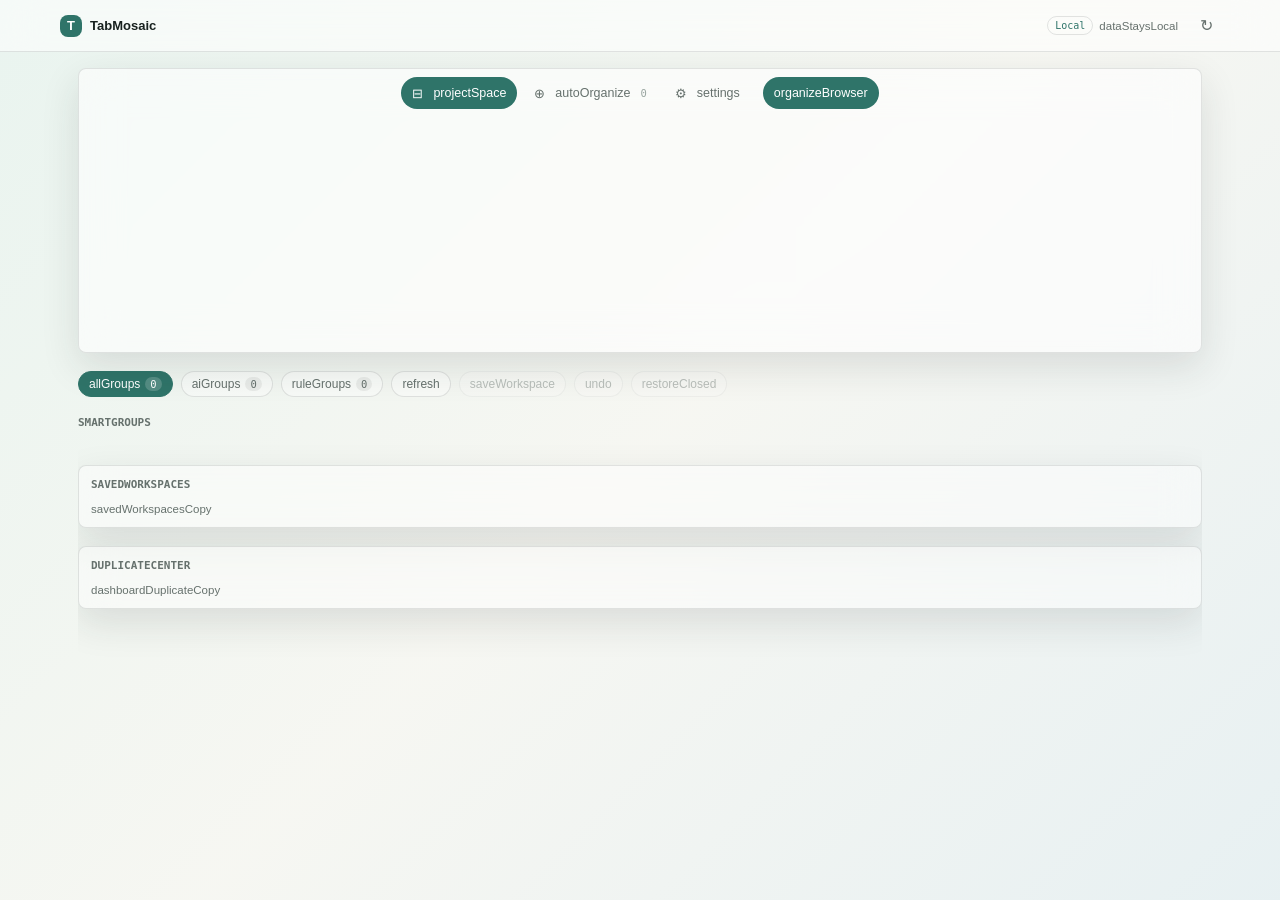
==== commit 729146e3: "Add local workspace save snapshot" ====
--- a/extension/dashboard.html
+++ b/extension/dashboard.html
@@ -76,12 +76,16 @@
               <span id="ruleGroupsCount" class="dashboard-chip-count">0</span>
             </button>
             <button id="workspaceRefreshButton" class="dashboard-chip" type="button" data-i18n="refresh">Refresh</button>
+            <button id="saveWorkspaceButton" class="dashboard-chip dashboard-run-action" type="button" data-i18n="saveWorkspace" disabled>
+              Save
+            </button>
             <button id="dashboardUndoButton" class="dashboard-chip dashboard-run-action" type="button" data-i18n="undo" disabled>
               Undo
             </button>
             <button id="dashboardRestoreButton" class="dashboard-chip dashboard-run-action" type="button" data-i18n="restoreClosed" disabled>
               Restore Closed
             </button>
+            <span id="workspaceActionStatus" class="dashboard-chip-status" role="status"></span>
           </div>
 
           <section id="smart-groups" class="dashboard-section">
@@ -92,6 +96,14 @@
             </div>
             <div id="dashboardGroups" class="dashboard-group-grid"></div>
           </section>
+
+          <details id="saved-workspaces" class="dashboard-section dashboard-details-section">
+            <summary>
+              <span class="section-title" data-i18n="savedWorkspaces">Saved Workspaces</span>
+              <small data-i18n="savedWorkspacesCopy">Local snapshots only. Restore, cloud sync, and workspace chat come later.</small>
+            </summary>
+            <div id="dashboardWorkspaces" class="dashboard-list"></div>
+          </details>
 
           <details id="duplicates" class="dashboard-section dashboard-details-section">
             <summary>
--- a/extension/styles.css
+++ b/extension/styles.css
@@ -156,6 +156,29 @@
   border-color: var(--black);
 }
 
+.error-note {
+  display: grid;
+  gap: 4px;
+  margin-top: 10px;
+  padding-top: 10px;
+  border-top: 1px solid var(--line);
+}
+
+.error-note strong,
+.error-note small {
+  display: block;
+}
+
+.error-note strong {
+  font-size: 12px;
+}
+
+.error-note small {
+  color: var(--muted);
+  font-size: 11px;
+  line-height: 1.4;
+}
+
 .section {
   margin-top: 18px;
 }
@@ -618,6 +641,45 @@
   border-radius: 6px;
   color: var(--muted);
   font-size: 12px;
+}
+
+.dashboard-error-card {
+  display: grid;
+  gap: 12px;
+  padding: 14px;
+  border: 1px solid rgba(151, 65, 50, 0.24);
+  border-radius: var(--radius);
+  background: rgba(255, 255, 255, 0.66);
+  box-shadow: var(--shadow-soft);
+}
+
+.dashboard-error-card h2 {
+  margin: 0 0 6px;
+  font-size: 15px;
+}
+
+.dashboard-error-card p {
+  margin: 0;
+  color: var(--muted);
+  font-size: 12px;
+  line-height: 1.45;
+}
+
+.dashboard-error-note {
+  display: grid;
+  gap: 4px;
+  padding-top: 10px;
+  border-top: 1px solid var(--line);
+}
+
+.dashboard-error-note strong {
+  font-size: 12px;
+}
+
+.dashboard-error-note small {
+  color: var(--muted);
+  font-size: 11px;
+  line-height: 1.4;
 }
 
 .summary-panel {
@@ -1134,6 +1196,14 @@
 
 .dashboard-chip.active .dashboard-chip-count {
   background: rgba(255, 255, 255, 0.18);
+}
+
+.dashboard-chip-status {
+  display: inline-flex;
+  align-items: center;
+  min-height: 26px;
+  color: var(--muted);
+  font-size: 11.5px;
 }
 
 .dashboard-sort-label {
@@ -2600,6 +2670,92 @@
   padding: 0 12px 12px;
 }
 
+.dashboard-workspace-row {
+  display: grid;
+  grid-template-columns: minmax(0, 1fr) auto;
+  align-items: center;
+  gap: 12px;
+  min-height: 48px;
+  padding: 10px;
+  border: 1px solid var(--line);
+  border-radius: var(--radius);
+  background: rgba(255, 255, 255, 0.34);
+}
+
+.dashboard-workspace-row strong,
+.dashboard-workspace-row small {
+  display: block;
+  overflow: hidden;
+  text-overflow: ellipsis;
+  white-space: nowrap;
+}
+
+.dashboard-workspace-row small,
+.dashboard-workspace-row span {
+  color: var(--muted);
+  font-size: 11.5px;
+}
+
+.dashboard-workspace-row span {
+  font-family: var(--mono);
+}
+
+.dashboard-duplicate-group {
+  border: 1px solid var(--line);
+  border-radius: var(--radius);
+  background: rgba(255, 255, 255, 0.34);
+}
+
+.dashboard-duplicate-group + .dashboard-duplicate-group {
+  margin-top: 8px;
+}
+
+.dashboard-duplicate-group > summary {
+  cursor: pointer;
+  list-style: none;
+}
+
+.dashboard-duplicate-group > summary::-webkit-details-marker {
+  display: none;
+}
+
+.dashboard-duplicate-tabs {
+  display: grid;
+  gap: 0;
+  border-top: 1px solid var(--line);
+}
+
+.dashboard-duplicate-tab {
+  display: grid;
+  grid-template-columns: auto minmax(0, 1fr) auto;
+  align-items: center;
+  gap: 9px;
+  min-height: 38px;
+  padding: 7px 10px;
+  border-top: 1px solid rgba(47, 116, 105, 0.08);
+}
+
+.dashboard-duplicate-tab:first-child {
+  border-top: 0;
+}
+
+.dashboard-duplicate-tab span {
+  min-width: 0;
+}
+
+.dashboard-duplicate-tab b,
+.dashboard-duplicate-tab small {
+  display: block;
+  overflow: hidden;
+  text-overflow: ellipsis;
+  white-space: nowrap;
+}
+
+.dashboard-duplicate-tab small {
+  color: var(--muted);
+  font-size: 11px;
+}
+
 .settings-form {
   max-width: 640px;
   padding: 14px;
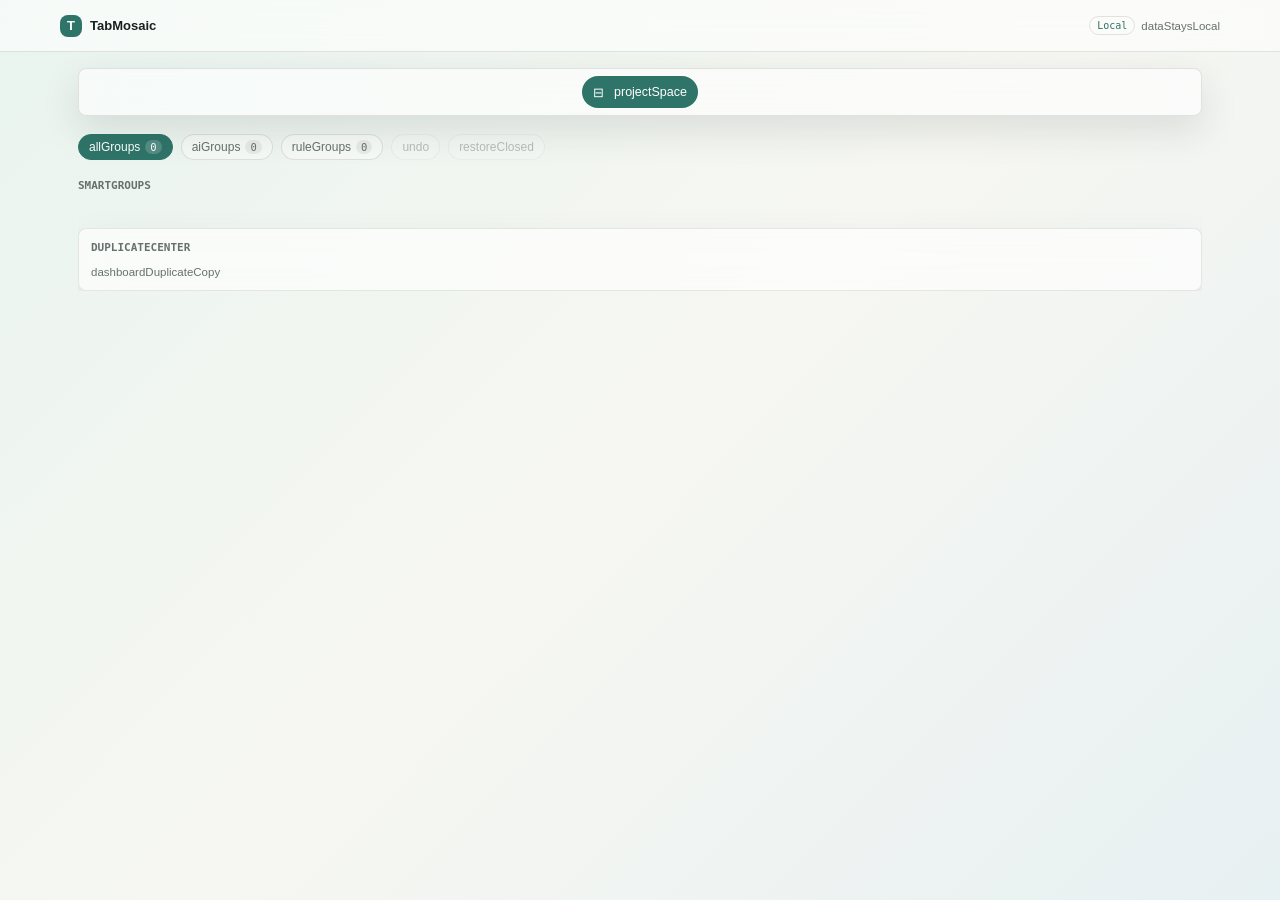
==== commit b342e63c: "Simplify agent UI and seed DeepSeek config" ====
--- a/extension/dashboard.html
+++ b/extension/dashboard.html
@@ -21,6 +21,7 @@
         id="refreshButton"
         class="dashboard-icon-button"
         type="button"
+        hidden
         aria-label="Refresh"
         data-i18n-aria-label="refresh"
         title="Refresh"
@@ -38,21 +39,21 @@
             <span class="dashboard-nav-icon" aria-hidden="true">⊟</span>
             <span data-i18n="projectSpace">Project Space</span>
           </button>
-          <button class="dashboard-nav-item" type="button" data-page="rules">
+          <button class="dashboard-nav-item" type="button" data-page="rules" hidden>
             <span class="dashboard-nav-icon" aria-hidden="true">⊕</span>
             <span data-i18n="autoOrganize">Auto Organize</span>
             <span id="rulesCountBadge" class="dashboard-count">0</span>
           </button>
-          <button class="dashboard-nav-item" type="button" data-page="settings">
+          <button class="dashboard-nav-item" type="button" data-page="settings" hidden>
             <span class="dashboard-nav-icon" aria-hidden="true">⚙</span>
             <span data-i18n="settings">Settings</span>
           </button>
-          <button id="organizeNowButton" class="dashboard-nav-item dashboard-nav-action" type="button" data-i18n="organizeBrowser">
+          <button id="organizeNowButton" class="dashboard-nav-item dashboard-nav-action" type="button" data-i18n="organizeBrowser" hidden>
             Organize Browser
           </button>
         </section>
 
-        <div class="dashboard-privacy-note">
+        <div class="dashboard-privacy-note" hidden>
           <div>
             <div class="dashboard-privacy-title" data-i18n="dataStaysLocal">Data stays local</div>
             <div class="dashboard-privacy-copy" data-i18n="noWebsiteUpload">No website data is uploaded by default.</div>
@@ -75,8 +76,8 @@
               <span data-i18n="ruleGroups">Rule groups</span>
               <span id="ruleGroupsCount" class="dashboard-chip-count">0</span>
             </button>
-            <button id="workspaceRefreshButton" class="dashboard-chip" type="button" data-i18n="refresh">Refresh</button>
-            <button id="saveWorkspaceButton" class="dashboard-chip dashboard-run-action" type="button" data-i18n="saveWorkspace" disabled>
+            <button id="workspaceRefreshButton" class="dashboard-chip" type="button" data-i18n="refresh" hidden>Refresh</button>
+            <button id="saveWorkspaceButton" class="dashboard-chip dashboard-run-action" type="button" data-i18n="saveWorkspace" disabled hidden>
               Save
             </button>
             <button id="dashboardUndoButton" class="dashboard-chip dashboard-run-action" type="button" data-i18n="undo" disabled>
@@ -97,7 +98,7 @@
             <div id="dashboardGroups" class="dashboard-group-grid"></div>
           </section>
 
-          <details id="saved-workspaces" class="dashboard-section dashboard-details-section">
+          <details id="saved-workspaces" class="dashboard-section dashboard-details-section" hidden>
             <summary>
               <span class="section-title" data-i18n="savedWorkspaces">Saved Workspaces</span>
               <small data-i18n="savedWorkspacesCopy">Local snapshots only. Restore, cloud sync, and workspace chat come later.</small>
--- a/extension/styles.css
+++ b/extension/styles.css
@@ -23,6 +23,10 @@
   box-sizing: border-box;
 }
 
+[hidden] {
+  display: none !important;
+}
+
 body {
   margin: 0;
   min-width: 320px;
@@ -426,6 +430,17 @@
   color: var(--text);
   font-size: 12px;
   line-height: 1.4;
+}
+
+.ai-agent-card {
+  display: grid;
+  gap: 9px;
+}
+
+.agent-privacy-note {
+  color: var(--muted);
+  font-size: 11px;
+  line-height: 1.35;
 }
 
 .chat-tabs {
@@ -2672,7 +2687,7 @@
 
 .dashboard-workspace-row {
   display: grid;
-  grid-template-columns: minmax(0, 1fr) auto;
+  grid-template-columns: minmax(0, 1fr) auto auto;
   align-items: center;
   gap: 12px;
   min-height: 48px;
@@ -2700,6 +2715,11 @@
   font-family: var(--mono);
 }
 
+.dashboard-workspace-row .mini-button {
+  min-height: 30px;
+  padding: 0 10px;
+}
+
 .dashboard-duplicate-group {
   border: 1px solid var(--line);
   border-radius: var(--radius);
@@ -2876,6 +2896,20 @@
   .dashboard-tab-move {
     grid-column: 2;
     justify-content: flex-start;
+  }
+
+  .dashboard-workspace-row {
+    grid-template-columns: minmax(0, 1fr) auto;
+    gap: 6px 10px;
+  }
+
+  .dashboard-workspace-row span {
+    grid-column: 1;
+  }
+
+  .dashboard-workspace-row .mini-button {
+    grid-column: 2;
+    grid-row: 1 / span 2;
   }
 }
 
@@ -3011,13 +3045,45 @@
   backdrop-filter: blur(18px);
 }
 
+.agent-message[hidden] {
+  display: none;
+}
+
+.prompt-row[hidden] {
+  display: none;
+}
+
 .agent-message-system {
   padding: 13px;
 }
 
-.agent-result-message {
+.agent-primary-message {
+  display: grid;
+  gap: 10px;
+  padding: 12px;
+}
+
+.agent-primary-message .status-panel {
+  border: 0;
+  border-radius: 0;
   background: transparent;
   box-shadow: none;
+  -webkit-backdrop-filter: none;
+  backdrop-filter: none;
+  padding: 0;
+}
+
+.agent-primary-message .agent-result-message,
+.agent-primary-message .agent-action-message {
+  padding-left: 20px;
+}
+
+.agent-result-message {
+  border: 0;
+  background: transparent;
+  box-shadow: none;
+  -webkit-backdrop-filter: none;
+  backdrop-filter: none;
 }
 
 .agent-welcome-card,
@@ -3095,6 +3161,10 @@
   font-size: 12px;
 }
 
+.agent-inline-metrics {
+  padding: 0 2px;
+}
+
 .agent-result-details {
   border-top: 1px solid var(--line);
   padding-top: 8px;
@@ -3114,6 +3184,41 @@
 .agent-chat-message .chat-answer {
   color: var(--text);
   font-size: 13px;
+}
+
+.tab-agent-shell .chat-panel {
+  display: grid;
+  gap: 10px;
+  margin-top: 0;
+  padding: 0;
+  border: 0;
+  border-radius: 0;
+  background: transparent;
+  box-shadow: none;
+  -webkit-backdrop-filter: none;
+  backdrop-filter: none;
+  max-height: none;
+}
+
+.tab-agent-shell .chat-panel[hidden] {
+  display: none;
+}
+
+.run-message-card {
+  display: grid;
+  gap: 10px;
+}
+
+.run-message-heading {
+  display: grid;
+  grid-template-columns: 10px 1fr;
+  gap: 10px;
+}
+
+.run-message-heading h2 {
+  margin: 0 0 4px;
+  font-size: 14px;
+  line-height: 1.2;
 }
 
 .agent-quick-actions {
@@ -3126,11 +3231,15 @@
 }
 
 .agent-action-message {
-  width: fit-content;
+  width: 100%;
   max-width: 100%;
   align-self: flex-start;
+  border: 0;
   border-radius: 18px;
-  background: rgba(255, 255, 255, 0.5);
+  background: transparent;
+  box-shadow: none;
+  -webkit-backdrop-filter: none;
+  backdrop-filter: none;
 }
 
 .agent-chip {
@@ -3205,3 +3314,389 @@
 .dashboard-stage > .dashboard-page[data-page="workspace"] .dashboard-filter-chips {
   margin-top: 0;
 }
+
+/* Visual review polish: keep the UI minimal, but make it feel like a real glass chat/workbench. */
+.tab-agent-shell {
+  background:
+    linear-gradient(160deg, rgba(246, 248, 246, 0.96), rgba(235, 244, 241, 0.9) 48%, rgba(241, 244, 247, 0.94)),
+    var(--bg);
+}
+
+.agent-header {
+  padding: 2px 0 4px;
+}
+
+.agent-header .eyebrow {
+  color: rgba(24, 33, 31, 0.62);
+}
+
+.agent-primary-message,
+.chat-thread-message.assistant,
+.tab-agent-shell .privacy-panel {
+  border-color: rgba(33, 47, 43, 0.1);
+  background: rgba(255, 255, 255, 0.62);
+  box-shadow: 0 18px 48px rgba(29, 45, 41, 0.1);
+  -webkit-backdrop-filter: blur(22px);
+  backdrop-filter: blur(22px);
+}
+
+.agent-primary-message {
+  max-width: 318px;
+}
+
+.chat-thread-message {
+  max-width: min(92%, 318px);
+  border-radius: var(--radius);
+}
+
+.chat-thread-message.user {
+  border-color: rgba(47, 116, 105, 0.14);
+  background: rgba(47, 116, 105, 0.1);
+}
+
+.chat-thread-message.assistant.ai-agent,
+.chat-thread-message.assistant.info,
+.chat-thread-message.assistant.summary,
+.chat-thread-message.assistant.optimization {
+  background: rgba(255, 255, 255, 0.68);
+}
+
+.agent-composer-section {
+  position: sticky;
+  bottom: 0;
+  margin: 0 -2px;
+  padding: 8px 2px 0;
+  background: linear-gradient(180deg, rgba(239, 246, 243, 0), rgba(239, 246, 243, 0.92) 34%);
+}
+
+.agent-composer {
+  border: 1px solid rgba(33, 47, 43, 0.11);
+  background: rgba(255, 255, 255, 0.68);
+  box-shadow: 0 14px 34px rgba(29, 45, 41, 0.12);
+  -webkit-backdrop-filter: blur(22px);
+  backdrop-filter: blur(22px);
+}
+
+.agent-composer input {
+  border: 0;
+  background: transparent;
+}
+
+.agent-composer input:focus {
+  outline: none;
+}
+
+.agent-composer .secondary-button {
+  border-color: rgba(47, 116, 105, 0.08);
+  background: rgba(47, 116, 105, 0.14);
+  color: var(--accent);
+  font-weight: 700;
+}
+
+.dashboard-rail {
+  min-height: 0;
+  align-items: center;
+  align-self: start;
+  padding: 7px;
+}
+
+.dashboard-workbench {
+  align-content: start;
+}
+
+.dashboard-nav-segment {
+  align-items: center;
+}
+
+.dashboard-nav-item {
+  white-space: nowrap;
+}
+
+.dashboard-group-card,
+.settings-form,
+.settings-advanced,
+.dashboard-details-section {
+  border-radius: var(--radius);
+  background: rgba(255, 255, 255, 0.62);
+}
+
+.dashboard-group-head {
+  grid-template-columns: 10px minmax(0, 1fr) auto;
+  gap: 10px;
+  min-height: 48px;
+  padding: 10px 12px;
+}
+
+.dashboard-group-title-block {
+  min-width: 0;
+}
+
+.dashboard-group-edit {
+  justify-self: end;
+}
+
+.dashboard-tabrow {
+  min-height: 38px;
+  padding: 8px 12px;
+}
+
+.dashboard-stage > .dashboard-page[data-page="settings"] .dashboard-section,
+.dashboard-stage > .dashboard-page[data-page="settings"] .dashboard-page-head {
+  max-width: 660px;
+}
+
+.dashboard-stage > .dashboard-page[data-page="settings"] .dashboard-rail {
+  min-height: 0;
+}
+
+/* Visual review pass 2: chat bubbles and workbench cards should feel light, not like admin tables. */
+.tab-agent-shell {
+  height: 100vh;
+  overflow: hidden;
+}
+
+.agent-thread {
+  gap: 8px;
+  padding: 2px 0 96px;
+  scrollbar-color: rgba(47, 116, 105, 0.24) transparent;
+  scrollbar-width: thin;
+}
+
+.agent-thread::-webkit-scrollbar {
+  width: 8px;
+}
+
+.agent-thread::-webkit-scrollbar-track {
+  background: transparent;
+}
+
+.agent-thread::-webkit-scrollbar-thumb {
+  border: 2px solid transparent;
+  border-radius: 999px;
+  background: rgba(47, 116, 105, 0.24);
+  background-clip: padding-box;
+}
+
+.chat-thread-message {
+  max-width: min(94%, 328px);
+  padding: 11px 12px;
+  border-color: rgba(33, 47, 43, 0.1);
+  background: rgba(255, 255, 255, 0.66);
+  box-shadow: 0 16px 40px rgba(29, 45, 41, 0.1);
+}
+
+.chat-thread-message.assistant {
+  justify-self: start;
+}
+
+.chat-thread-message.user {
+  justify-self: end;
+  border-color: rgba(47, 116, 105, 0.16);
+  background: rgba(47, 116, 105, 0.12);
+}
+
+.run-message-card,
+.ai-agent-card,
+.chat-summary-card {
+  gap: 9px;
+}
+
+.run-message-heading {
+  grid-template-columns: 8px minmax(0, 1fr);
+  gap: 9px;
+}
+
+.run-message-heading .status-dot {
+  width: 7px;
+  height: 7px;
+  margin-top: 5px;
+}
+
+.run-message-heading h2 {
+  font-size: 14px;
+}
+
+.run-message-heading .chat-answer,
+.ai-agent-card .chat-answer,
+.chat-thread-message .chat-answer {
+  color: rgba(24, 33, 31, 0.74);
+  font-size: 12.5px;
+  line-height: 1.45;
+}
+
+.agent-result-list {
+  gap: 6px;
+}
+
+.agent-result-list span,
+.agent-result-details span {
+  min-height: 24px;
+  padding: 0 8px;
+  background: rgba(255, 255, 255, 0.48);
+}
+
+.agent-result-list small,
+.agent-result-details small {
+  font-size: 10.5px;
+}
+
+.agent-result-list strong,
+.agent-result-details strong {
+  font-size: 11.5px;
+}
+
+.chat-action-row {
+  display: flex;
+  flex-wrap: wrap;
+  gap: 6px;
+}
+
+.chat-action-row .mini-button,
+.chat-action-row .primary-button,
+.chat-action-row .secondary-button {
+  flex: 0 0 auto;
+  min-height: 28px;
+  padding: 0 10px;
+  border-radius: 999px;
+  font-size: 11.5px;
+  line-height: 1;
+}
+
+.chat-action-row .primary-button {
+  border-color: rgba(47, 116, 105, 0.2);
+  background: var(--accent);
+}
+
+.chat-action-row .secondary-button,
+.chat-action-row .mini-button {
+  border-color: rgba(33, 47, 43, 0.12);
+  background: rgba(255, 255, 255, 0.52);
+  color: rgba(24, 33, 31, 0.78);
+}
+
+.chat-action-summary {
+  border-color: rgba(33, 47, 43, 0.1);
+  background: rgba(255, 255, 255, 0.42);
+}
+
+.agent-composer-section {
+  padding-top: 10px;
+}
+
+.agent-composer-section::before {
+  display: block;
+  height: 22px;
+  margin: -30px 0 8px;
+  background: linear-gradient(180deg, rgba(239, 246, 243, 0), rgba(239, 246, 243, 0.88));
+  content: "";
+  pointer-events: none;
+}
+
+.agent-composer {
+  border-radius: 8px;
+}
+
+.agent-composer .secondary-button {
+  border-radius: 7px;
+}
+
+.dashboard-group-card,
+.settings-form,
+.settings-advanced,
+.dashboard-details-section {
+  border-color: rgba(33, 47, 43, 0.1);
+  box-shadow: 0 16px 42px rgba(29, 45, 41, 0.08);
+}
+
+.dashboard-group-card:hover,
+.dashboard-group-card.active {
+  box-shadow: 0 20px 48px rgba(29, 45, 41, 0.12);
+}
+
+.dashboard-group-head {
+  border-bottom-color: rgba(33, 47, 43, 0.09);
+  background: rgba(255, 255, 255, 0.28);
+}
+
+.dashboard-tabrow {
+  border-bottom-color: rgba(33, 47, 43, 0.08);
+  background: rgba(255, 255, 255, 0.16);
+}
+
+.dashboard-tabrow:hover {
+  background: rgba(255, 255, 255, 0.5);
+}
+
+.dashboard-more-row {
+  border-top-color: rgba(33, 47, 43, 0.08);
+  background: rgba(255, 255, 255, 0.28);
+}
+
+.dashboard-stage > .dashboard-page[data-page="settings"] {
+  max-width: 760px;
+}
+
+@media (max-width: 760px) {
+  .dashboard-workbench {
+    padding: 10px 12px 36px;
+  }
+
+  .dashboard-rail {
+    top: 54px;
+    padding: 8px;
+  }
+
+  .dashboard-nav-segment {
+    display: grid;
+    grid-template-columns: minmax(0, 1fr) minmax(0, 1fr);
+    width: 100%;
+  }
+
+  .dashboard-nav-item {
+    justify-content: center;
+    min-width: 0;
+  }
+
+  .dashboard-nav-action {
+    grid-column: 1 / -1;
+    margin-left: 0;
+  }
+
+  .dashboard-filter-chips {
+    display: flex;
+    flex-wrap: nowrap;
+    gap: 7px;
+    margin: 10px -12px 14px;
+    padding: 0 12px 4px;
+    overflow-x: auto;
+  }
+
+  .dashboard-chip {
+    flex: 0 0 auto;
+  }
+
+  .dashboard-group-head {
+    grid-template-columns: 10px minmax(0, 1fr) auto;
+    align-items: start;
+  }
+
+  .dashboard-group-edit {
+    grid-column: 3;
+    grid-row: 1;
+    justify-self: end;
+  }
+
+  .dashboard-group-edit .dashboard-group-actions {
+    right: 0;
+    left: auto;
+  }
+
+  .dashboard-tabrow {
+    min-height: 48px;
+  }
+
+  .settings-actions {
+    display: grid;
+    grid-template-columns: 1fr;
+  }
+}
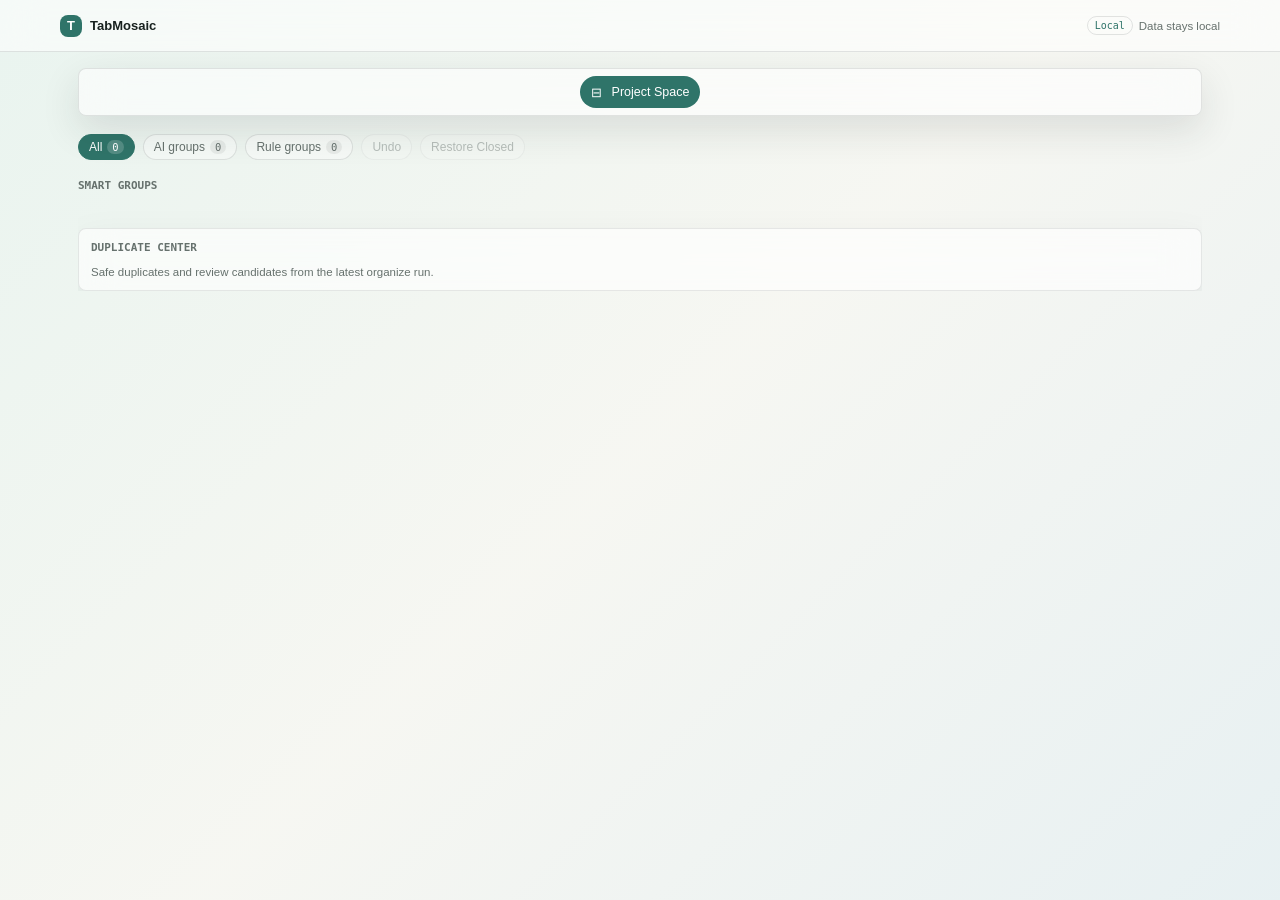
==== commit 639a0b27: "Add context-aware sidebar chat" ====
--- a/extension/dashboard.html
+++ b/extension/dashboard.html
@@ -252,7 +252,7 @@
                   <div class="row permission-row">
                     <span>
                       <b>scripting + activeTab</b>
-                      <small data-i18n="permissionScriptingCopy">Reads visible text only from the active page after you click Summarize Current Tab.</small>
+                      <small data-i18n="permissionScriptingCopy">Reads visible text only from the active page after you ask from the sidebar composer.</small>
                     </span>
                     <strong data-i18n="userTriggered">User triggered</strong>
                   </div>
--- a/extension/styles.css
+++ b/extension/styles.css
@@ -2508,7 +2508,8 @@
 }
 
 .dashboard-group-card.active,
-.dashboard-group-card:hover {
+.dashboard-group-card:hover,
+.dashboard-group-card.context-active {
   border-color: rgba(47, 116, 105, 0.28);
   box-shadow: var(--shadow-2);
 }
@@ -3272,6 +3273,46 @@
   padding-top: 2px;
 }
 
+.agent-context-bar {
+  display: inline-flex;
+  align-items: center;
+  min-width: 0;
+  max-width: 100%;
+  gap: 6px;
+  padding: 5px 9px;
+  border: 1px solid rgba(33, 47, 43, 0.1);
+  border-radius: 999px;
+  background: rgba(255, 255, 255, 0.48);
+  color: rgba(24, 33, 31, 0.72);
+  box-shadow: 0 10px 28px rgba(29, 45, 41, 0.06);
+  -webkit-backdrop-filter: blur(18px);
+  backdrop-filter: blur(18px);
+}
+
+.agent-context-dot {
+  width: 6px;
+  height: 6px;
+  flex: 0 0 auto;
+  border-radius: 999px;
+  background: var(--accent);
+}
+
+.agent-context-label {
+  flex: 0 0 auto;
+  color: rgba(24, 33, 31, 0.48);
+  font-size: 11px;
+}
+
+.agent-context-name {
+  min-width: 0;
+  overflow: hidden;
+  color: rgba(24, 33, 31, 0.78);
+  font-size: 11px;
+  font-weight: 650;
+  text-overflow: ellipsis;
+  white-space: nowrap;
+}
+
 .agent-composer {
   margin: 0;
   padding: 5px;
@@ -3609,7 +3650,8 @@
 }
 
 .dashboard-group-card:hover,
-.dashboard-group-card.active {
+.dashboard-group-card.active,
+.dashboard-group-card.context-active {
   box-shadow: 0 20px 48px rgba(29, 45, 41, 0.12);
 }
 
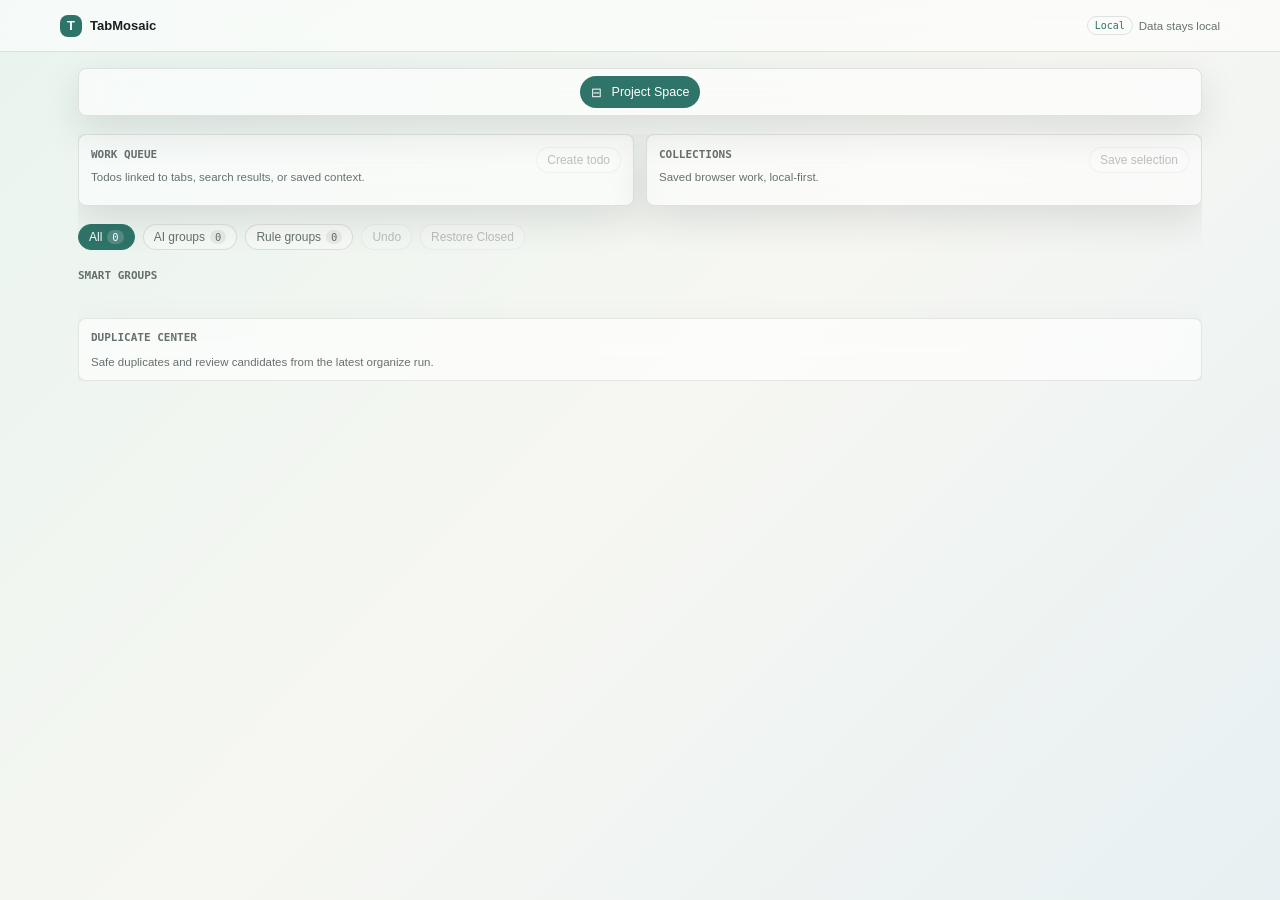
==== commit 960b3ba7: "feat: evolve TabMosaic AI browser agent" ====
--- a/extension/dashboard.html
+++ b/extension/dashboard.html
@@ -63,6 +63,36 @@
 
       <main class="dashboard-stage">
         <section class="dashboard-page active" data-page="workspace">
+          <section class="dashboard-agent-workbench" aria-label="Browser Workbench" data-i18n-aria-label="browserWorkbench">
+            <div class="dashboard-agent-panels">
+              <section class="dashboard-agent-panel">
+                <div class="dashboard-agent-panel-head">
+                  <div>
+                    <p class="section-title" data-i18n="workQueue">Work Queue</p>
+                    <small data-i18n="workQueueCopy">Todos linked to tabs, search results, or saved context.</small>
+                  </div>
+                  <button id="createTodoFromSelectionButton" class="dashboard-chip dashboard-run-action" type="button" data-i18n="createTodo" disabled>
+                    Create todo
+                  </button>
+                </div>
+                <div id="dashboardAgentTasks" class="dashboard-agent-list"></div>
+              </section>
+
+              <section class="dashboard-agent-panel">
+                <div class="dashboard-agent-panel-head">
+                  <div>
+                    <p class="section-title" data-i18n="collections">Collections</p>
+                    <small data-i18n="collectionsCopy">Saved browser work, local-first.</small>
+                  </div>
+                  <button id="saveSelectionCollectionButton" class="dashboard-chip dashboard-run-action" type="button" data-i18n="saveSelection" disabled>
+                    Save selection
+                  </button>
+                </div>
+                <div id="dashboardAgentCollections" class="dashboard-agent-list"></div>
+              </section>
+            </div>
+          </section>
+
           <div class="dashboard-filter-chips" aria-label="Group filters">
             <button class="dashboard-chip active" type="button" data-filter="all">
               <span data-i18n="allGroups">All</span>
@@ -79,6 +109,16 @@
             <button id="workspaceRefreshButton" class="dashboard-chip" type="button" data-i18n="refresh" hidden>Refresh</button>
             <button id="saveWorkspaceButton" class="dashboard-chip dashboard-run-action" type="button" data-i18n="saveWorkspace" disabled hidden>
               Save
+            </button>
+            <button
+              id="chatSelectedTabsButton"
+              class="dashboard-chip dashboard-run-action"
+              type="button"
+              data-i18n="chatSelectedTabsZero"
+              disabled
+              hidden
+            >
+              Chat selected
             </button>
             <button id="dashboardUndoButton" class="dashboard-chip dashboard-run-action" type="button" data-i18n="undo" disabled>
               Undo
@@ -143,12 +183,12 @@
               <div>
                 <h3 data-i18n="aiClassification">AI Classification</h3>
                 <p class="settings-intro" data-i18n="aiClassificationCopy">
-                  Use your local DeepSeek key for tab grouping. TabMosaic sends minimized tab metadata only.
+                  Use your own OpenAI-compatible provider for tab grouping and Agent answers. TabMosaic keeps payloads minimized.
                 </p>
               </div>
               <label class="checkbox-row">
                 <input id="aiEnabledInput" type="checkbox" />
-                <span data-i18n="useDeepSeek">Use DeepSeek for AI classification</span>
+                <span data-i18n="useDeepSeek">Use my AI provider for classification and Agent answers</span>
               </label>
 
               <label>
@@ -160,27 +200,61 @@
                   data-i18n-placeholder="apiKeyStoredPlaceholder"
                   autocomplete="off"
                 />
+                <small data-i18n="apiKeyOptionalLocal">Required for remote providers. Optional for local endpoints that do not use auth.</small>
               </label>
 
               <details class="settings-advanced settings-provider-details">
                 <summary>
                   <span data-i18n="providerDetails">Provider details</span>
-                  <small data-i18n="providerDetailsCopy">OpenAI-compatible fields kept for later providers.</small>
+                  <small data-i18n="providerDetailsCopy">DeepSeek by default; custom OpenAI-compatible and local endpoints are supported.</small>
                 </summary>
                 <div class="settings-provider-grid">
+                  <label class="provider-preset-field">
+                    <span data-i18n="providerPreset">Provider preset</span>
+                    <select id="aiProviderPresetSelect" aria-label="Provider preset" data-i18n-aria-label="providerPreset">
+                      <option value="custom" data-i18n="customProviderPreset">Custom OpenAI-compatible</option>
+                      <option value="deepseek">DeepSeek</option>
+                      <option value="openai">OpenAI</option>
+                      <option value="openrouter">OpenRouter</option>
+                      <option value="gemini">Gemini</option>
+                      <option value="groq">Groq</option>
+                      <option value="together">Together AI</option>
+                      <option value="mistral">Mistral AI</option>
+                      <option value="xai">xAI</option>
+                      <option value="perplexity">Perplexity</option>
+                      <option value="cerebras">Cerebras</option>
+                      <option value="fireworks">Fireworks AI</option>
+                      <option value="deepinfra">DeepInfra</option>
+                      <option value="siliconflow">SiliconFlow</option>
+                      <option value="kimi">Kimi / Moonshot</option>
+                      <option value="minimax">MiniMax</option>
+                      <option value="dashscope">DashScope / Qwen</option>
+                      <option value="lmstudio">LM Studio</option>
+                      <option value="ollama">Ollama</option>
+                    </select>
+                    <small data-i18n="providerPresetCopy">
+                      Presets only fill Base URL and model. You can edit both before Save or Test.
+                    </small>
+                  </label>
+
                   <label>
                     <span data-i18n="baseUrl">Base URL</span>
                     <input id="aiBaseUrlInput" type="url" value="https://api.deepseek.com" />
                     <small data-i18n="aiBaseUrlBetaLimit">
-                      Private beta only supports api.deepseek.com. Other OpenAI-compatible hosts need a later permission confirmation.
+                      Supports HTTPS OpenAI-compatible endpoints and http://localhost local models. Custom hosts ask for provider-origin permission.
                     </small>
                   </label>
 
                   <label>
                     <span data-i18n="model">Model</span>
-                    <input id="aiModelInput" type="text" value="deepseek-v4-flash" />
+                    <input id="aiModelInput" type="text" value="deepseek-v4-flash" list="aiModelOptions" />
+                    <datalist id="aiModelOptions"></datalist>
+                    <small data-i18n="modelSuggestionsCopy">
+                      Test AI Connection can fill suggestions from the provider's model list.
+                    </small>
                   </label>
                 </div>
+                <aside id="localModelHelp" class="provider-local-help" hidden></aside>
               </details>
 
               <div class="settings-actions">
@@ -258,14 +332,21 @@
                   </div>
                   <div class="row permission-row">
                     <span>
+                      <b>http://*/*, https://*/*</b>
+                      <small data-i18n="permissionOptionalSitesCopy">Optional site access is requested only for the specific sites in a user-triggered group or selected-tabs page question, then released after the answer.</small>
+                    </span>
+                    <strong data-i18n="userTriggered">User triggered</strong>
+                  </div>
+                  <div class="row permission-row">
+                    <span>
                       <b>https://api.deepseek.com/*</b>
-                      <small data-i18n="permissionDeepSeekCopy">Used only when you enable DeepSeek classification and save your own API key.</small>
+                      <small data-i18n="permissionDeepSeekCopy">Used only when you enable a BYOK AI provider. Custom hosts are requested explicitly before testing or saving.</small>
                     </span>
                     <strong data-i18n="optional">Optional</strong>
                   </div>
                 </div>
                 <p class="permission-note" data-i18n="permissionsNotRequested">
-                  Not requested: all URLs, history, bookmarks, cookies, webRequest, browsingData, or incognito access.
+                  Not granted by default: all URLs. Never requested: history, bookmarks, cookies, webRequest, browsingData, or incognito access.
                 </p>
               </section>
             </details>
--- a/extension/styles.css
+++ b/extension/styles.css
@@ -409,20 +409,8 @@
   line-height: 1.45;
 }
 
-.chat-summary-card .chat-summary-question {
-  padding: 8px 9px;
-  border: 1px solid var(--line);
-  border-radius: 6px;
-  background: var(--panel-muted);
-  color: var(--muted);
-  font-size: 12px;
-}
-
-.chat-summary-card .chat-summary-question b {
-  color: var(--text);
-}
-
-.chat-summary-card ol {
+.chat-summary-card ol,
+.chat-summary-card ul {
   display: grid;
   gap: 6px;
   margin: 2px 0 0;
@@ -437,10 +425,243 @@
   gap: 9px;
 }
 
-.agent-privacy-note {
-  color: var(--muted);
+.agent-tool-card {
+  display: grid;
+  gap: 8px;
+  min-width: 220px;
+}
+
+.agent-tool-card-header {
+  display: flex;
+  align-items: center;
+  gap: 8px;
+  color: rgba(24, 33, 31, 0.82);
+  font-size: 12.5px;
+}
+
+.tool-dot {
+  width: 7px;
+  height: 7px;
+  border-radius: 999px;
+  background: var(--accent);
+}
+
+.agent-tool-card.running .tool-dot {
+  background: linear-gradient(90deg, var(--accent), rgba(47, 116, 105, 0.28));
+}
+
+.agent-tool-card-grid {
+  display: flex;
+  flex-wrap: wrap;
+  gap: 6px;
+}
+
+.agent-tool-card-grid span,
+.chat-note {
+  border: 1px solid transparent;
+  border-radius: 999px;
+  background: rgba(32, 39, 36, 0.055);
+  color: rgba(24, 33, 31, 0.58);
   font-size: 11px;
-  line-height: 1.35;
+  line-height: 1.3;
+}
+
+.agent-tool-card-grid span {
+  padding: 5px 8px;
+}
+
+.context-tab-summaries {
+  display: grid;
+  gap: 7px;
+}
+
+.context-group-summary {
+  display: grid;
+  gap: 7px;
+  padding: 9px;
+  border: 1px solid rgba(33, 47, 43, 0.08);
+  border-radius: 8px;
+  background: rgba(255, 255, 255, 0.42);
+}
+
+.context-summary-heading {
+  display: grid;
+  gap: 2px;
+}
+
+.context-summary-heading span {
+  color: rgba(24, 33, 31, 0.48);
+  font-size: 10.5px;
+  font-weight: 650;
+  text-transform: uppercase;
+}
+
+.context-summary-heading strong {
+  overflow: hidden;
+  color: rgba(24, 33, 31, 0.86);
+  font-size: 12.5px;
+  text-overflow: ellipsis;
+  white-space: nowrap;
+}
+
+.context-summary-meta,
+.context-summary-tags,
+.context-summary-skips {
+  display: flex;
+  flex-wrap: wrap;
+  gap: 5px;
+}
+
+.context-summary-meta span,
+.context-summary-tags span,
+.context-summary-skips span {
+  border: 1px solid transparent;
+  border-radius: 999px;
+  background: rgba(32, 39, 36, 0.055);
+  color: rgba(24, 33, 31, 0.56);
+  font-size: 10.5px;
+  line-height: 1.3;
+  padding: 4px 7px;
+}
+
+.context-summary-skips span {
+  background: rgba(151, 65, 50, 0.07);
+  color: rgba(95, 43, 34, 0.68);
+}
+
+.context-tab-summary-row {
+  display: grid;
+  gap: 3px;
+  padding-top: 7px;
+  border-top: 1px solid var(--line);
+}
+
+.context-tab-summary-row strong {
+  color: rgba(24, 33, 31, 0.82);
+  font-size: 12px;
+}
+
+.context-tab-summary-row span {
+  color: rgba(24, 33, 31, 0.62);
+  font-size: 11.5px;
+  line-height: 1.4;
+}
+
+.content-regroup-card {
+  gap: 10px;
+}
+
+.content-regroup-list {
+  display: grid;
+  gap: 8px;
+}
+
+.content-regroup-group {
+  display: grid;
+  gap: 6px;
+  padding: 9px;
+  border: 1px solid rgba(33, 47, 43, 0.08);
+  border-radius: 8px;
+  background:
+    linear-gradient(145deg, rgba(255, 255, 255, 0.56), rgba(244, 249, 247, 0.34));
+}
+
+.content-regroup-heading {
+  display: grid;
+  grid-template-columns: auto minmax(0, 1fr) auto;
+  align-items: center;
+  gap: 7px;
+}
+
+.content-regroup-heading strong {
+  overflow: hidden;
+  color: rgba(24, 33, 31, 0.86);
+  font-size: 12.5px;
+  font-weight: 700;
+  text-overflow: ellipsis;
+  white-space: nowrap;
+}
+
+.content-regroup-heading small,
+.content-regroup-tabs small,
+.content-regroup-tabs em {
+  color: rgba(24, 33, 31, 0.54);
+  font-size: 10.5px;
+  font-style: normal;
+}
+
+.content-regroup-group p {
+  margin: 0;
+  color: rgba(24, 33, 31, 0.64);
+  font-size: 11.5px;
+  line-height: 1.4;
+}
+
+.content-regroup-tabs {
+  display: grid;
+  gap: 5px;
+}
+
+.content-regroup-tabs span {
+  display: grid;
+  min-width: 0;
+  gap: 2px;
+  padding-top: 5px;
+  border-top: 1px solid rgba(33, 47, 43, 0.08);
+}
+
+.content-regroup-tabs b,
+.content-regroup-tabs small {
+  overflow: hidden;
+  text-overflow: ellipsis;
+  white-space: nowrap;
+}
+
+.content-regroup-tabs b {
+  color: rgba(24, 33, 31, 0.76);
+  font-size: 11.5px;
+  font-weight: 650;
+}
+
+.group-dot {
+  width: 8px;
+  height: 8px;
+  border-radius: 999px;
+  background: #9aa6a1;
+}
+
+.group-dot.g-1 {
+  background: #5e89a8;
+}
+
+.group-dot.g-2 {
+  background: #b1655c;
+}
+
+.group-dot.g-3 {
+  background: #b89a4d;
+}
+
+.group-dot.g-4 {
+  background: #2f7469;
+}
+
+.group-dot.g-5 {
+  background: #b06786;
+}
+
+.group-dot.g-6 {
+  background: #7b6fa8;
+}
+
+.group-dot.g-7 {
+  background: #4b9aa2;
+}
+
+.chat-note {
+  margin: 0;
+  padding: 7px 8px;
+  border-radius: 7px;
 }
 
 .chat-tabs {
@@ -729,21 +950,6 @@
   color: var(--text);
   font-size: 12px;
   line-height: 1.4;
-}
-
-.summary-meta {
-  display: grid;
-  gap: 5px;
-  margin-top: 12px;
-  padding-top: 10px;
-  border-top: 1px solid var(--line);
-  color: var(--muted);
-  font-size: 12px;
-}
-
-.summary-meta b {
-  color: var(--text);
-  font-weight: 650;
 }
 
 .dashboard-body {
@@ -1221,6 +1427,17 @@
   font-size: 11.5px;
 }
 
+.dashboard-chip-status[data-status-scope="selection"] {
+  max-width: min(100%, 360px);
+  padding: 0 9px;
+  border: 1px solid rgba(47, 116, 105, 0.16);
+  border-radius: 999px;
+  background: rgba(255, 255, 255, 0.48);
+  color: var(--accent);
+  -webkit-backdrop-filter: blur(14px);
+  backdrop-filter: blur(14px);
+}
+
 .dashboard-sort-label {
   margin-left: auto;
   color: var(--muted);
@@ -1425,7 +1642,7 @@
 
 .dashboard-tabrow {
   display: grid;
-  grid-template-columns: auto minmax(0, 1fr) minmax(88px, 0.45fr) auto minmax(120px, auto);
+  grid-template-columns: auto auto minmax(0, 1fr) minmax(88px, 0.45fr) auto minmax(120px, auto);
   align-items: center;
   gap: 10px;
   min-height: 34px;
@@ -1436,6 +1653,28 @@
 
 .dashboard-tabrow:hover {
   background: var(--bg);
+}
+
+.dashboard-tabrow.selected-for-chat,
+.dashboard-tabrow.context-active {
+  background: rgba(47, 116, 105, 0.08);
+}
+
+.dashboard-tab-select {
+  display: grid;
+  width: 18px;
+  height: 18px;
+  place-items: center;
+  cursor: pointer;
+}
+
+.dashboard-tab-select input {
+  width: 14px;
+  height: 14px;
+  margin: 0;
+  border-radius: 4px;
+  accent-color: var(--accent);
+  cursor: pointer;
 }
 
 .dashboard-favicon {
@@ -1906,13 +2145,13 @@
   }
 
   .dashboard-tabrow {
-    grid-template-columns: auto minmax(0, 1fr);
+    grid-template-columns: auto auto minmax(0, 1fr);
   }
 
   .dashboard-tab-host,
   .dashboard-tab-badges,
   .dashboard-tab-move {
-    grid-column: 2;
+    grid-column: 3;
   }
 
   .dashboard-tab-move {
@@ -1926,6 +2165,291 @@
   .rule-actions {
     grid-column: 2;
   }
+}
+
+/* Notion-like AI sidebar refinement: calm page context, lighter messages, real chat composer. */
+.tab-agent-shell {
+  min-width: 320px;
+  height: 100vh;
+  padding: 12px 14px 0;
+  overflow: hidden;
+  background:
+    linear-gradient(180deg, rgba(252, 252, 250, 0.98), rgba(246, 248, 247, 0.96) 44%, rgba(240, 244, 243, 0.96)),
+    #f7f8f7;
+}
+
+.agent-header {
+  min-height: 34px;
+  padding: 2px 0 6px;
+}
+
+.agent-header .eyebrow {
+  color: rgba(24, 33, 31, 0.66);
+  font-family: var(--sans);
+  font-size: 12.5px;
+  font-weight: 650;
+  text-transform: none;
+}
+
+.agent-header .icon-button {
+  display: grid;
+  width: 32px;
+  height: 32px;
+  place-items: center;
+  border-color: rgba(33, 47, 43, 0.1);
+  border-radius: 8px;
+  background: rgba(255, 255, 255, 0.62);
+  box-shadow: none;
+  color: rgba(24, 33, 31, 0.68);
+  font-size: 15px;
+  -webkit-backdrop-filter: blur(18px);
+  backdrop-filter: blur(18px);
+}
+
+.agent-thread {
+  gap: 10px;
+  padding: 6px 0 118px;
+  scrollbar-color: rgba(24, 33, 31, 0.16) transparent;
+}
+
+.tab-agent-shell .chat-panel {
+  gap: 10px;
+  overflow: visible;
+}
+
+.chat-thread-message {
+  max-width: min(92%, 334px);
+  padding: 10px 12px;
+  border-radius: 8px;
+  border-color: rgba(33, 47, 43, 0.09);
+  background: rgba(255, 255, 255, 0.74);
+  box-shadow: 0 12px 32px rgba(29, 45, 41, 0.08);
+  -webkit-backdrop-filter: blur(22px);
+  backdrop-filter: blur(22px);
+}
+
+.chat-thread-message.assistant {
+  justify-self: start;
+}
+
+.chat-thread-message.user {
+  max-width: min(86%, 314px);
+  justify-self: end;
+  border-color: rgba(33, 47, 43, 0.06);
+  background: rgba(32, 39, 36, 0.06);
+  box-shadow: none;
+}
+
+.chat-thread-message.assistant.ai-agent,
+.chat-thread-message.assistant.info,
+.chat-thread-message.assistant.summary,
+.chat-thread-message.assistant.context-summary,
+.chat-thread-message.assistant.tool-card,
+.chat-thread-message.assistant.optimization,
+.chat-thread-message.assistant.preview,
+.chat-thread-message.assistant.applied,
+.chat-thread-message.assistant.error,
+.chat-thread-message.assistant.loading {
+  background: rgba(255, 255, 255, 0.76);
+}
+
+.run-message-card,
+.ai-agent-card,
+.chat-summary-card {
+  gap: 8px;
+}
+
+.run-message-heading {
+  grid-template-columns: 7px minmax(0, 1fr);
+  gap: 9px;
+}
+
+.run-message-heading .status-dot {
+  width: 6px;
+  height: 6px;
+  margin-top: 6px;
+  background: var(--accent);
+}
+
+.run-message-heading .chat-answer,
+.ai-agent-card .chat-answer,
+.chat-summary-card .chat-answer,
+.chat-thread-message .chat-answer {
+  color: rgba(24, 33, 31, 0.78);
+  font-size: 12.8px;
+  line-height: 1.5;
+}
+
+.chat-summary-card ol,
+.chat-summary-card ul {
+  gap: 5px;
+  margin-top: 4px;
+  color: rgba(24, 33, 31, 0.78);
+  font-size: 12px;
+}
+
+.agent-result-list,
+.agent-result-details div {
+  gap: 5px;
+}
+
+.agent-result-list span,
+.agent-result-details span {
+  min-height: 24px;
+  padding: 0 8px;
+  border-color: transparent;
+  background: rgba(32, 39, 36, 0.045);
+}
+
+.agent-result-list small,
+.agent-result-details small {
+  color: rgba(24, 33, 31, 0.52);
+  font-size: 10.5px;
+}
+
+.agent-result-list strong,
+.agent-result-details strong {
+  color: rgba(24, 33, 31, 0.78);
+  font-size: 11.5px;
+}
+
+.chat-action-summary {
+  gap: 3px;
+  padding: 0;
+  border: 0;
+  background: transparent;
+}
+
+.chat-action-summary span {
+  color: rgba(24, 33, 31, 0.82);
+  font-size: 12.6px;
+  font-weight: 650;
+}
+
+.chat-action-summary small {
+  color: rgba(24, 33, 31, 0.52);
+}
+
+.chat-tab-row {
+  min-height: 36px;
+  padding: 7px 0;
+  border-top-color: rgba(33, 47, 43, 0.08);
+}
+
+.chat-action-row {
+  display: flex;
+  flex-wrap: wrap;
+  gap: 6px;
+}
+
+.chat-action-row .mini-button,
+.chat-action-row .primary-button,
+.chat-action-row .secondary-button {
+  flex: 0 0 auto;
+  min-height: 28px;
+  padding: 0 10px;
+  border-radius: 999px;
+  font-size: 11.5px;
+  line-height: 1;
+}
+
+.agent-composer-section {
+  position: sticky;
+  bottom: 0;
+  gap: 6px;
+  margin: 0 -14px;
+  padding: 32px 14px 14px;
+  background: linear-gradient(180deg, rgba(245, 248, 247, 0), rgba(245, 248, 247, 0.94) 36%);
+}
+
+.agent-composer-section::before {
+  display: none;
+}
+
+.agent-context-bar {
+  width: 100%;
+  padding: 0 4px;
+  border: 0;
+  background: transparent;
+  box-shadow: none;
+  -webkit-backdrop-filter: none;
+  backdrop-filter: none;
+}
+
+.agent-context-label,
+.agent-context-name {
+  font-size: 11px;
+}
+
+.agent-context-label {
+  color: rgba(24, 33, 31, 0.42);
+}
+
+.agent-context-name {
+  color: rgba(24, 33, 31, 0.7);
+}
+
+.agent-composer {
+  grid-template-columns: minmax(0, 1fr) 32px;
+  align-items: end;
+  gap: 6px;
+  padding: 7px;
+  border: 1px solid rgba(33, 47, 43, 0.1);
+  border-radius: 8px;
+  background: rgba(255, 255, 255, 0.78);
+  box-shadow: 0 16px 42px rgba(29, 45, 41, 0.12);
+  -webkit-backdrop-filter: blur(24px);
+  backdrop-filter: blur(24px);
+}
+
+.agent-composer textarea {
+  min-width: 0;
+  min-height: 34px;
+  max-height: 112px;
+  padding: 8px 8px 7px 10px;
+  border: 0;
+  background: transparent;
+  color: rgba(24, 33, 31, 0.86);
+  font: inherit;
+  font-size: 13px;
+  line-height: 1.42;
+  outline: none;
+  resize: none;
+}
+
+.agent-composer textarea::placeholder {
+  color: rgba(24, 33, 31, 0.42);
+}
+
+.agent-composer textarea:disabled {
+  color: var(--faint);
+}
+
+.agent-composer .secondary-button {
+  display: grid;
+  width: 32px;
+  min-width: 32px;
+  height: 32px;
+  min-height: 32px;
+  place-items: center;
+  padding: 0;
+  border-color: rgba(24, 33, 31, 0.86);
+  border-radius: 7px;
+  background: rgba(24, 33, 31, 0.86);
+  color: #ffffff;
+  font-size: 16px;
+  font-weight: 650;
+}
+
+.agent-composer .secondary-button:hover {
+  border-color: rgba(24, 33, 31, 0.94);
+  background: rgba(24, 33, 31, 0.94);
+}
+
+.agent-composer .secondary-button:disabled {
+  border-color: rgba(24, 33, 31, 0.12);
+  background: rgba(24, 33, 31, 0.08);
+  color: rgba(24, 33, 31, 0.28);
 }
 
 .rule-actions {
@@ -2482,6 +3006,177 @@
   margin-top: 18px;
 }
 
+.dashboard-agent-workbench {
+  display: grid;
+  gap: 12px;
+  margin-bottom: 18px;
+}
+
+.dashboard-agent-minirow {
+  display: grid;
+  grid-template-columns: auto minmax(0, 1fr) auto;
+  gap: 10px;
+  align-items: center;
+  min-height: 42px;
+  padding: 10px 12px;
+  border: 1px solid var(--line);
+  border-radius: var(--radius);
+  background: rgba(255, 255, 255, 0.48);
+}
+
+.dashboard-agent-minirow strong,
+.dashboard-agent-minirow small {
+  min-width: 0;
+  overflow: hidden;
+  text-overflow: ellipsis;
+  white-space: nowrap;
+}
+
+.dashboard-agent-minirow strong {
+  display: block;
+  color: var(--text);
+  font-size: 12.8px;
+}
+
+.dashboard-agent-minirow small {
+  display: block;
+  margin-top: 2px;
+  color: var(--muted);
+  font-size: 11.5px;
+}
+
+.dashboard-agent-minirow-icon {
+  display: grid;
+  width: 22px;
+  height: 22px;
+  place-items: center;
+  border-radius: 999px;
+  background: rgba(47, 116, 105, 0.1);
+  color: var(--accent);
+  font-size: 12px;
+}
+
+.dashboard-agent-minirow-icon.collection {
+  background: rgba(18, 18, 18, 0.06);
+  color: var(--text);
+}
+
+.dashboard-agent-minirow-copy {
+  min-width: 0;
+}
+
+.dashboard-agent-tab-preview {
+  display: flex;
+  flex-wrap: wrap;
+  gap: 5px;
+  margin-top: 6px;
+}
+
+.dashboard-agent-tab-preview span {
+  max-width: 132px;
+  overflow: hidden;
+  padding: 2px 6px;
+  border: 1px solid var(--line);
+  border-radius: 999px;
+  background: rgba(255, 255, 255, 0.5);
+  color: var(--muted);
+  font-family: var(--mono);
+  font-size: 10px;
+  line-height: 1.35;
+  text-overflow: ellipsis;
+  white-space: nowrap;
+}
+
+.dashboard-agent-row-action {
+  min-width: 44px;
+  min-height: 28px;
+  padding: 0 10px;
+  border: 1px solid var(--line);
+  border-radius: 999px;
+  background: rgba(255, 255, 255, 0.62);
+  color: var(--text);
+  cursor: pointer;
+  font: inherit;
+  font-size: 11.5px;
+}
+
+.dashboard-agent-row-action:hover {
+  border-color: var(--accent);
+  background: rgba(255, 255, 255, 0.82);
+}
+
+.dashboard-agent-panels {
+  display: grid;
+  grid-template-columns: repeat(2, minmax(0, 1fr));
+  gap: 12px;
+}
+
+.dashboard-agent-panel {
+  display: grid;
+  gap: 10px;
+  min-width: 0;
+  padding: 12px;
+  border: 1px solid var(--line);
+  border-radius: var(--radius);
+  background: rgba(255, 255, 255, 0.5);
+  box-shadow: var(--shadow-1);
+  -webkit-backdrop-filter: blur(18px);
+  backdrop-filter: blur(18px);
+}
+
+.dashboard-agent-panel-head {
+  display: flex;
+  align-items: flex-start;
+  justify-content: space-between;
+  gap: 10px;
+}
+
+.dashboard-agent-panel-head small {
+  display: block;
+  margin-top: 3px;
+  color: var(--muted);
+  font-size: 11.5px;
+}
+
+.dashboard-agent-list {
+  display: grid;
+  gap: 8px;
+}
+
+.dashboard-agent-minirow {
+  grid-template-columns: auto minmax(0, 1fr) auto;
+  min-height: 38px;
+  padding: 8px 10px;
+}
+
+@media (max-width: 720px) {
+  .dashboard-agent-panels {
+    grid-template-columns: minmax(0, 1fr);
+  }
+
+  .dashboard-agent-panel-head {
+    align-items: center;
+  }
+
+  .dashboard-agent-panel-head .dashboard-chip {
+    flex: 0 0 auto;
+    max-width: 150px;
+    overflow: hidden;
+    text-overflow: ellipsis;
+    white-space: nowrap;
+  }
+
+  .dashboard-agent-minirow {
+    grid-template-columns: auto minmax(0, 1fr);
+  }
+
+  .dashboard-agent-row-action {
+    grid-column: 2;
+    justify-self: start;
+    min-height: 26px;
+  }
+}
+
 .dashboard-section-head {
   margin-bottom: 8px;
 }
@@ -2591,9 +3286,9 @@
 }
 
 .dashboard-tabrow {
-  grid-template-columns: auto minmax(0, 1fr) minmax(102px, auto);
-  min-height: 34px;
-  padding: 7px 12px;
+  grid-template-columns: auto auto minmax(0, 1fr) minmax(92px, auto);
+  min-height: 30px;
+  padding: 5px 12px;
   border-bottom-color: var(--line);
 }
 
@@ -2636,8 +3331,8 @@
 }
 
 .dashboard-more-row {
-  min-height: 32px;
-  padding: 7px 12px;
+  min-height: 28px;
+  padding: 5px 12px;
   border-top-color: var(--line);
   background: rgba(255, 255, 255, 0.24);
   font-family: var(--sans);
@@ -2721,6 +3416,13 @@
   padding: 0 10px;
 }
 
+.dashboard-workspace-actions {
+  display: inline-flex;
+  align-items: center;
+  justify-content: flex-end;
+  gap: 6px;
+}
+
 .dashboard-duplicate-group {
   border: 1px solid var(--line);
   border-radius: var(--radius);
@@ -2788,9 +3490,19 @@
 
 .settings-form input[type="text"],
 .settings-form input[type="url"],
-.settings-form input[type="password"] {
+.settings-form input[type="password"],
+.settings-form select {
   border-color: var(--line);
   background: rgba(255, 255, 255, 0.46);
+}
+
+.settings-form select {
+  min-height: 36px;
+  padding: 0 10px;
+  border: 1px solid var(--line);
+  border-radius: 8px;
+  color: var(--text);
+  font: inherit;
 }
 
 .settings-provider-details {
@@ -2804,6 +3516,41 @@
   display: grid;
   gap: 10px;
   padding: 0 14px 14px;
+}
+
+.provider-preset-field {
+  grid-column: 1 / -1;
+}
+
+.provider-local-help {
+  display: grid;
+  gap: 8px;
+  margin: 0 14px 14px;
+  padding: 11px 12px;
+  border: 1px solid rgba(33, 47, 43, 0.1);
+  border-radius: 8px;
+  background:
+    linear-gradient(145deg, rgba(255, 255, 255, 0.54), rgba(244, 249, 247, 0.38));
+  color: var(--muted);
+  font-size: 11.5px;
+  line-height: 1.4;
+}
+
+.provider-local-help strong {
+  color: var(--text);
+  font-size: 12px;
+}
+
+.provider-local-help ol {
+  display: grid;
+  gap: 5px;
+  margin: 0;
+  padding-left: 18px;
+}
+
+.provider-local-help small {
+  color: var(--muted);
+  font-size: 11px;
 }
 
 .settings-privacy-details {
@@ -2888,14 +3635,21 @@
     font-size: 22px;
   }
 
-  .dashboard-group-head,
-  .dashboard-tabrow {
+  .dashboard-group-head {
     grid-template-columns: auto minmax(0, 1fr);
   }
 
-  .dashboard-group-actions,
+  .dashboard-tabrow {
+    grid-template-columns: auto auto minmax(0, 1fr);
+  }
+
+  .dashboard-group-actions {
+    grid-column: 2;
+    justify-content: flex-start;
+  }
+
   .dashboard-tab-move {
-    grid-column: 2;
+    grid-column: 3;
     justify-content: flex-start;
   }
 
@@ -2908,9 +3662,15 @@
     grid-column: 1;
   }
 
-  .dashboard-workspace-row .mini-button {
+  .dashboard-workspace-actions {
     grid-column: 2;
     grid-row: 1 / span 2;
+    flex-direction: column;
+    align-items: stretch;
+  }
+
+  .dashboard-workspace-row .mini-button {
+    width: 100%;
   }
 }
 
@@ -3210,6 +3970,54 @@
   gap: 10px;
 }
 
+.classification-refinements {
+  display: grid;
+  gap: 7px;
+  padding: 8px;
+  border: 1px solid rgba(33, 47, 43, 0.08);
+  border-radius: 8px;
+  background: rgba(255, 255, 255, 0.42);
+}
+
+.classification-refinements summary {
+  cursor: pointer;
+  color: rgba(24, 33, 31, 0.7);
+  font-size: 11.5px;
+  font-weight: 650;
+}
+
+.classification-refinement-list {
+  display: grid;
+  gap: 6px;
+}
+
+.classification-refinement {
+  display: grid;
+  gap: 3px;
+  padding-top: 6px;
+  border-top: 1px solid rgba(33, 47, 43, 0.08);
+}
+
+.classification-refinement b,
+.classification-refinement span {
+  overflow: hidden;
+  text-overflow: ellipsis;
+  white-space: nowrap;
+}
+
+.classification-refinement b {
+  color: rgba(24, 33, 31, 0.78);
+  font-size: 11.5px;
+}
+
+.classification-refinement span,
+.classification-refinement small,
+.classification-refinements > small {
+  color: rgba(24, 33, 31, 0.54);
+  font-size: 10.5px;
+  line-height: 1.4;
+}
+
 .run-message-heading {
   display: grid;
   grid-template-columns: 10px 1fr;
@@ -3269,7 +4077,7 @@
 
 .agent-composer-section {
   display: grid;
-  gap: 7px;
+  gap: 4px;
   padding-top: 2px;
 }
 
@@ -3279,7 +4087,7 @@
   min-width: 0;
   max-width: 100%;
   gap: 6px;
-  padding: 5px 9px;
+  padding: 3px 7px;
   border: 1px solid rgba(33, 47, 43, 0.1);
   border-radius: 999px;
   background: rgba(255, 255, 255, 0.48);
@@ -3398,6 +4206,8 @@
 .chat-thread-message.assistant.ai-agent,
 .chat-thread-message.assistant.info,
 .chat-thread-message.assistant.summary,
+.chat-thread-message.assistant.context-summary,
+.chat-thread-message.assistant.tool-card,
 .chat-thread-message.assistant.optimization {
   background: rgba(255, 255, 255, 0.68);
 }
@@ -3497,10 +4307,46 @@
 }
 
 .agent-thread {
+  flex: 1 1 auto;
+  min-height: 0;
+  position: relative;
+  justify-content: flex-start;
   gap: 8px;
-  padding: 2px 0 96px;
+  padding: 8px 0 10px;
+  scroll-padding-top: 18px;
   scrollbar-color: rgba(47, 116, 105, 0.24) transparent;
   scrollbar-width: thin;
+}
+
+.agent-thread::before {
+  position: sticky;
+  top: 0;
+  z-index: 5;
+  display: block;
+  flex: 0 0 34px;
+  height: 34px;
+  margin-bottom: -34px;
+  background:
+    linear-gradient(180deg, rgba(244, 248, 246, 0.99), rgba(244, 248, 246, 0.9) 42%, rgba(244, 248, 246, 0));
+  content: "";
+  opacity: 0;
+  pointer-events: none;
+  transition: opacity 120ms ease;
+}
+
+.agent-thread.is-scrolled::before {
+  opacity: 1;
+}
+
+.agent-thread.is-scrolled {
+  -webkit-mask-image: linear-gradient(180deg, transparent, #000 36px, #000 100%);
+  mask-image: linear-gradient(180deg, transparent, #000 36px, #000 100%);
+}
+
+.agent-thread.long-chat {
+  gap: 6px;
+  padding-top: 5px;
+  padding-bottom: 8px;
 }
 
 .agent-thread::-webkit-scrollbar {
@@ -3522,8 +4368,19 @@
   max-width: min(94%, 328px);
   padding: 11px 12px;
   border-color: rgba(33, 47, 43, 0.1);
-  background: rgba(255, 255, 255, 0.66);
-  box-shadow: 0 16px 40px rgba(29, 45, 41, 0.1);
+  background:
+    linear-gradient(145deg, rgba(255, 255, 255, 0.86), rgba(250, 253, 250, 0.68) 46%, rgba(232, 242, 238, 0.56));
+  box-shadow:
+    inset 0 1px 0 rgba(255, 255, 255, 0.82),
+    0 16px 40px rgba(29, 45, 41, 0.1);
+  backdrop-filter: blur(16px) saturate(1.04);
+}
+
+.agent-thread.long-chat .chat-thread-message {
+  padding: 9px 11px;
+  box-shadow:
+    inset 0 1px 0 rgba(255, 255, 255, 0.76),
+    0 10px 26px rgba(29, 45, 41, 0.08);
 }
 
 .chat-thread-message.assistant {
@@ -3533,7 +4390,11 @@
 .chat-thread-message.user {
   justify-self: end;
   border-color: rgba(47, 116, 105, 0.16);
-  background: rgba(47, 116, 105, 0.12);
+  background:
+    linear-gradient(145deg, rgba(211, 235, 229, 0.9), rgba(231, 244, 240, 0.66) 56%, rgba(255, 255, 255, 0.38));
+  box-shadow:
+    inset 0 1px 0 rgba(255, 255, 255, 0.68),
+    0 14px 34px rgba(31, 83, 74, 0.11);
 }
 
 .run-message-card,
@@ -3563,6 +4424,13 @@
   color: rgba(24, 33, 31, 0.74);
   font-size: 12.5px;
   line-height: 1.45;
+}
+
+.agent-thread.long-chat .run-message-heading .chat-answer,
+.agent-thread.long-chat .ai-agent-card .chat-answer,
+.agent-thread.long-chat .chat-thread-message .chat-answer {
+  font-size: 12.2px;
+  line-height: 1.4;
 }
 
 .agent-result-list {
@@ -3617,17 +4485,23 @@
 
 .chat-action-summary {
   border-color: rgba(33, 47, 43, 0.1);
-  background: rgba(255, 255, 255, 0.42);
+  background:
+    linear-gradient(145deg, rgba(255, 255, 255, 0.58), rgba(244, 249, 247, 0.42));
 }
 
 .agent-composer-section {
-  padding-top: 10px;
+  flex: 0 0 auto;
+  position: relative;
+  bottom: auto;
+  margin: 0;
+  padding: 2px 0 12px;
+  background: transparent;
 }
 
 .agent-composer-section::before {
   display: block;
-  height: 22px;
-  margin: -30px 0 8px;
+  height: 8px;
+  margin: -10px 0 0;
   background: linear-gradient(180deg, rgba(239, 246, 243, 0), rgba(239, 246, 243, 0.88));
   content: "";
   pointer-events: none;
@@ -3742,3 +4616,927 @@
     grid-template-columns: 1fr;
   }
 }
+
+/* Toolbar dropdown: compact mode picker. */
+body.popup-body {
+  min-width: 312px;
+  max-width: 340px;
+  min-height: auto;
+  background:
+    linear-gradient(145deg, rgba(252, 253, 251, 0.96), rgba(238, 246, 242, 0.92) 56%, rgba(242, 245, 246, 0.96)),
+    #f5f7f6;
+}
+
+.toolbar-menu-shell {
+  display: grid;
+  gap: 12px;
+  padding: 12px;
+}
+
+.toolbar-menu-header {
+  display: flex;
+  align-items: center;
+  justify-content: space-between;
+  gap: 10px;
+  padding: 2px 2px 0;
+}
+
+.toolbar-menu-header h1 {
+  margin-top: 3px;
+  font-size: 15px;
+  line-height: 1.2;
+}
+
+.toolbar-menu-badge {
+  display: inline-grid;
+  width: 28px;
+  height: 28px;
+  place-items: center;
+  border: 1px solid rgba(33, 47, 43, 0.1);
+  border-radius: 8px;
+  background: rgba(255, 255, 255, 0.58);
+  color: rgba(24, 33, 31, 0.7);
+  font-size: 14px;
+  -webkit-backdrop-filter: blur(18px);
+  backdrop-filter: blur(18px);
+}
+
+.toolbar-menu-actions {
+  display: grid;
+  gap: 7px;
+}
+
+.toolbar-action {
+  display: grid;
+  grid-template-columns: 31px minmax(0, 1fr);
+  align-items: center;
+  gap: 10px;
+  min-height: 58px;
+  padding: 9px;
+  border: 1px solid rgba(33, 47, 43, 0.1);
+  border-radius: 8px;
+  background: rgba(255, 255, 255, 0.66);
+  color: rgba(24, 33, 31, 0.82);
+  box-shadow:
+    inset 0 1px 0 rgba(255, 255, 255, 0.72),
+    0 14px 34px rgba(29, 45, 41, 0.08);
+  cursor: pointer;
+  text-align: left;
+  -webkit-backdrop-filter: blur(20px);
+  backdrop-filter: blur(20px);
+}
+
+.toolbar-action:hover {
+  border-color: rgba(47, 116, 105, 0.22);
+  background: rgba(255, 255, 255, 0.8);
+}
+
+.toolbar-action.primary {
+  border-color: rgba(47, 116, 105, 0.2);
+  background:
+    linear-gradient(145deg, rgba(232, 245, 240, 0.9), rgba(255, 255, 255, 0.7)),
+    rgba(255, 255, 255, 0.74);
+}
+
+.toolbar-action:disabled {
+  cursor: wait;
+  opacity: 0.72;
+}
+
+.toolbar-action.error {
+  border-color: rgba(143, 45, 45, 0.26);
+}
+
+.toolbar-action-icon {
+  display: grid;
+  width: 31px;
+  height: 31px;
+  place-items: center;
+  border: 1px solid rgba(33, 47, 43, 0.08);
+  border-radius: 7px;
+  background: rgba(255, 255, 255, 0.52);
+  color: rgba(24, 33, 31, 0.72);
+  font-size: 14px;
+}
+
+.toolbar-action span:last-child {
+  display: grid;
+  min-width: 0;
+  gap: 3px;
+}
+
+.toolbar-action strong {
+  overflow: hidden;
+  font-size: 13px;
+  font-weight: 680;
+  line-height: 1.2;
+  text-overflow: ellipsis;
+  white-space: nowrap;
+}
+
+.toolbar-action small {
+  color: rgba(24, 33, 31, 0.5);
+  font-size: 11.2px;
+  line-height: 1.34;
+}
+
+/* Sidebar vertical tabs mode. */
+.sidebar-mode-vertical-tabs .agent-primary-message,
+.sidebar-mode-vertical-tabs .chat-panel,
+.sidebar-mode-vertical-tabs .summary-panel {
+  display: none !important;
+}
+
+.sidebar-mode-vertical-tabs .agent-thread {
+  gap: 8px;
+  padding-bottom: 8px;
+}
+
+.vertical-tabs-panel {
+  display: grid;
+  gap: 10px;
+  min-height: 0;
+}
+
+.vertical-tabs-header {
+  display: grid;
+  grid-template-columns: minmax(0, 1fr) auto;
+  align-items: start;
+  gap: 10px;
+  padding: 10px;
+  border: 1px solid rgba(33, 47, 43, 0.1);
+  border-radius: 8px;
+  background: rgba(255, 255, 255, 0.62);
+  box-shadow: 0 14px 36px rgba(29, 45, 41, 0.08);
+  -webkit-backdrop-filter: blur(20px);
+  backdrop-filter: blur(20px);
+}
+
+.vertical-tabs-header h2 {
+  margin-top: 3px;
+  color: rgba(24, 33, 31, 0.72);
+  font-size: 12.5px;
+  font-weight: 520;
+  line-height: 1.35;
+}
+
+.vertical-tabs-actions {
+  display: flex;
+  flex-wrap: wrap;
+  justify-content: flex-end;
+  gap: 6px;
+}
+
+.vertical-tabs-actions .mini-button {
+  min-height: 28px;
+  padding: 0 9px;
+  border: 1px solid rgba(33, 47, 43, 0.1);
+  border-radius: 999px;
+  background: rgba(255, 255, 255, 0.58);
+  color: rgba(24, 33, 31, 0.74);
+  font-size: 11.5px;
+}
+
+.vertical-tabs-search {
+  display: grid;
+  gap: 5px;
+}
+
+.vertical-tabs-search span {
+  padding-left: 2px;
+  color: rgba(24, 33, 31, 0.48);
+  font-size: 11px;
+}
+
+.vertical-tabs-search input {
+  width: 100%;
+  min-height: 36px;
+  padding: 0 11px;
+  border: 1px solid rgba(33, 47, 43, 0.1);
+  border-radius: 8px;
+  background: rgba(255, 255, 255, 0.68);
+  color: rgba(24, 33, 31, 0.84);
+  font: inherit;
+  font-size: 12.5px;
+  outline: none;
+  -webkit-backdrop-filter: blur(18px);
+  backdrop-filter: blur(18px);
+}
+
+.vertical-tabs-list {
+  display: grid;
+  gap: 10px;
+  min-height: 0;
+}
+
+.vertical-tabs-section {
+  display: grid;
+  gap: 5px;
+}
+
+.vertical-tabs-group-title {
+  display: grid;
+  grid-template-columns: 8px minmax(0, 1fr) auto;
+  align-items: center;
+  gap: 7px;
+  padding: 0 2px;
+}
+
+.vertical-tabs-group-title strong {
+  overflow: hidden;
+  color: rgba(24, 33, 31, 0.78);
+  font-size: 11.5px;
+  font-weight: 680;
+  text-overflow: ellipsis;
+  white-space: nowrap;
+}
+
+.vertical-tabs-group-title small {
+  color: rgba(24, 33, 31, 0.42);
+  font-size: 10.5px;
+  white-space: nowrap;
+}
+
+.vertical-group-dot {
+  width: 8px;
+  height: 8px;
+  border-radius: 999px;
+  background: #8a9692;
+}
+
+.vertical-group-dot.blue,
+.vertical-group-dot.cyan {
+  background: #4e8f9d;
+}
+
+.vertical-group-dot.red,
+.vertical-group-dot.pink {
+  background: #be6d7c;
+}
+
+.vertical-group-dot.yellow {
+  background: #b39a48;
+}
+
+.vertical-group-dot.green {
+  background: #4f9572;
+}
+
+.vertical-group-dot.purple {
+  background: #8d79ae;
+}
+
+.vertical-tab-stack {
+  display: grid;
+  overflow: hidden;
+  border: 1px solid rgba(33, 47, 43, 0.09);
+  border-radius: 8px;
+  background: rgba(255, 255, 255, 0.45);
+  -webkit-backdrop-filter: blur(18px);
+  backdrop-filter: blur(18px);
+}
+
+.vertical-tab-row {
+  display: grid;
+  grid-template-columns: 25px minmax(0, 1fr) 8px;
+  align-items: center;
+  gap: 8px;
+  min-height: 42px;
+  padding: 6px 8px;
+  border: 0;
+  border-bottom: 1px solid rgba(33, 47, 43, 0.07);
+  background: transparent;
+  color: rgba(24, 33, 31, 0.82);
+  cursor: pointer;
+  text-align: left;
+}
+
+.vertical-tab-row:last-child {
+  border-bottom: 0;
+}
+
+.vertical-tab-row:hover,
+.vertical-tab-row.active {
+  background: rgba(255, 255, 255, 0.58);
+}
+
+.vertical-favicon {
+  display: grid;
+  width: 22px;
+  height: 22px;
+  place-items: center;
+  overflow: hidden;
+  border: 1px solid rgba(33, 47, 43, 0.08);
+  border-radius: 6px;
+  background: rgba(255, 255, 255, 0.62);
+  color: rgba(24, 33, 31, 0.62);
+  font-size: 11px;
+  font-weight: 700;
+}
+
+.vertical-favicon img {
+  width: 100%;
+  height: 100%;
+  object-fit: cover;
+}
+
+.vertical-tab-copy {
+  display: grid;
+  min-width: 0;
+  gap: 2px;
+}
+
+.vertical-tab-copy strong,
+.vertical-tab-copy small {
+  overflow: hidden;
+  text-overflow: ellipsis;
+  white-space: nowrap;
+}
+
+.vertical-tab-copy strong {
+  font-size: 12.2px;
+  font-weight: 620;
+  line-height: 1.25;
+}
+
+.vertical-tab-copy small {
+  color: rgba(24, 33, 31, 0.48);
+  font-size: 10.8px;
+}
+
+.vertical-tab-active-dot {
+  width: 7px;
+  height: 7px;
+  border-radius: 999px;
+  background: var(--accent);
+}
+
+/* Chat UX pass: context belongs inside the composer, and tools read like assistant state. */
+.tab-agent-shell .agent-composer-section {
+  gap: 0;
+  padding: 2px 0 12px;
+}
+
+.tab-agent-shell .agent-composer {
+  display: grid;
+  grid-template-areas:
+    "context context context"
+    "input region send";
+  grid-template-columns: minmax(0, 1fr) 34px 34px;
+  align-items: end;
+  gap: 4px 7px;
+  padding: 7px;
+  border-radius: 12px;
+  background:
+    linear-gradient(145deg, rgba(255, 255, 255, 0.78), rgba(246, 251, 249, 0.66));
+}
+
+.tab-agent-shell .agent-composer .agent-context-bar {
+  grid-area: context;
+  display: inline-flex;
+  width: fit-content;
+  max-width: 100%;
+  min-height: 24px;
+  gap: 5px;
+  margin: 0 2px 1px;
+  padding: 3px 8px;
+  border: 1px solid rgba(33, 47, 43, 0.08);
+  border-radius: 999px;
+  background: rgba(255, 255, 255, 0.44);
+  box-shadow: none;
+  color: rgba(24, 33, 31, 0.68);
+  -webkit-backdrop-filter: blur(18px);
+  backdrop-filter: blur(18px);
+}
+
+.tab-agent-shell .agent-composer .agent-context-bar[data-context-scope="selected_tabs"],
+.tab-agent-shell .agent-composer .agent-context-bar[data-context-scope="current_group"] {
+  border-color: rgba(47, 116, 105, 0.13);
+  background: rgba(47, 116, 105, 0.08);
+}
+
+.tab-agent-shell .agent-composer .agent-context-dot {
+  width: 5px;
+  height: 5px;
+}
+
+.tab-agent-shell .agent-composer .agent-context-label,
+.tab-agent-shell .agent-composer .agent-context-name {
+  max-width: 190px;
+  font-size: 10.8px;
+  line-height: 1.25;
+}
+
+.tab-agent-shell .agent-composer .agent-context-label {
+  color: rgba(24, 33, 31, 0.5);
+  font-weight: 650;
+}
+
+.tab-agent-shell .agent-composer .agent-context-label::after {
+  content: "·";
+  margin-left: 5px;
+  color: rgba(24, 33, 31, 0.34);
+  font-weight: 520;
+}
+
+.tab-agent-shell .agent-composer .agent-context-name {
+  color: rgba(24, 33, 31, 0.68);
+  font-weight: 520;
+}
+
+.tab-agent-shell .agent-composer textarea {
+  grid-area: input;
+  min-height: 31px;
+  padding: 4px 7px 5px 8px;
+}
+
+.tab-agent-shell .agent-composer #chatSendButton {
+  grid-area: send;
+  align-self: end;
+}
+
+.tab-agent-shell .chat-thread-message.assistant.tool-card {
+  max-width: min(94%, 326px);
+  padding: 0;
+  border-color: transparent;
+  background: transparent;
+  box-shadow: none;
+  -webkit-backdrop-filter: none;
+  backdrop-filter: none;
+}
+
+.agent-tool-card {
+  display: inline-flex;
+  align-items: center;
+  flex-wrap: wrap;
+  min-width: 0;
+  width: fit-content;
+  max-width: 100%;
+  gap: 5px 6px;
+  padding: 5px 8px;
+  border: 1px solid rgba(33, 47, 43, 0.08);
+  border-radius: 999px;
+  background:
+    linear-gradient(145deg, rgba(255, 255, 255, 0.66), rgba(241, 248, 245, 0.46));
+  box-shadow:
+    inset 0 1px 0 rgba(255, 255, 255, 0.62),
+    0 8px 22px rgba(29, 45, 41, 0.06);
+  -webkit-backdrop-filter: blur(18px);
+  backdrop-filter: blur(18px);
+}
+
+.agent-tool-card-header {
+  display: inline-flex;
+  align-items: center;
+  gap: 6px;
+  margin: 0;
+  color: rgba(24, 33, 31, 0.66);
+  font-size: 11.6px;
+  line-height: 1.25;
+}
+
+.agent-tool-card-header strong {
+  font-weight: 620;
+}
+
+.agent-tool-card-grid {
+  display: inline-flex;
+  flex-wrap: wrap;
+  gap: 0;
+}
+
+.agent-tool-card-grid span,
+.chat-note {
+  border-color: transparent;
+  background: transparent;
+  color: rgba(24, 33, 31, 0.54);
+}
+
+.agent-tool-card-grid span {
+  padding: 0;
+  font-size: 10.5px;
+}
+
+.agent-tool-card-grid span + span::before {
+  margin: 0 5px;
+  color: rgba(24, 33, 31, 0.28);
+  content: "·";
+}
+
+.context-group-summary {
+  gap: 6px;
+  padding: 0;
+  border: 0;
+  background: transparent;
+}
+
+.context-summary-heading {
+  display: flex;
+  align-items: baseline;
+  gap: 6px;
+}
+
+.context-summary-heading span {
+  color: rgba(24, 33, 31, 0.42);
+  font-size: 10.4px;
+  text-transform: none;
+}
+
+.context-summary-heading strong {
+  font-size: 11.8px;
+}
+
+.context-summary-meta span,
+.context-summary-tags span,
+.context-summary-skips span {
+  background: rgba(255, 255, 255, 0.42);
+}
+
+/* Chat UX v0.168: stacked context composer, quieter bubbles, and inline tool state. */
+.tab-agent-shell .agent-thread {
+  padding-bottom: 10px;
+  max-width: 100%;
+  overflow-y: auto;
+  overflow-x: hidden;
+  overscroll-behavior-x: none;
+}
+
+html,
+body,
+.tab-agent-shell {
+  max-width: 100vw;
+  overflow-x: hidden;
+}
+
+.tab-agent-shell .chat-panel {
+  gap: 8px;
+  max-width: 100%;
+  max-height: none;
+  padding: 0;
+  border: 0;
+  background: transparent;
+  box-shadow: none;
+  overflow: visible;
+  overflow-x: clip;
+  -webkit-backdrop-filter: none;
+  backdrop-filter: none;
+}
+
+.tab-agent-shell .chat-thread-message {
+  max-width: min(93%, 328px);
+  min-width: 0;
+  padding: 10px 12px;
+  border-color: rgba(33, 47, 43, 0.08);
+  border-radius: 8px;
+  background:
+    linear-gradient(150deg, rgba(255, 255, 255, 0.78), rgba(249, 252, 250, 0.58) 62%, rgba(232, 242, 238, 0.42));
+  box-shadow:
+    inset 0 1px 0 rgba(255, 255, 255, 0.66),
+    0 8px 24px rgba(29, 45, 41, 0.07);
+  overflow-wrap: anywhere;
+}
+
+.tab-agent-shell .chat-thread-message.user {
+  max-width: min(86%, 304px);
+  border-color: rgba(47, 116, 105, 0.12);
+  background:
+    linear-gradient(150deg, rgba(219, 239, 234, 0.78), rgba(241, 248, 245, 0.58));
+  box-shadow:
+    inset 0 1px 0 rgba(255, 255, 255, 0.58),
+    0 8px 22px rgba(31, 83, 74, 0.08);
+}
+
+.tab-agent-shell .chat-thread-message.assistant.ai-agent,
+.tab-agent-shell .chat-thread-message.assistant.info,
+.tab-agent-shell .chat-thread-message.assistant.summary,
+.tab-agent-shell .chat-thread-message.assistant.context-summary,
+.tab-agent-shell .chat-thread-message.assistant.optimization,
+.tab-agent-shell .chat-thread-message.assistant.preview,
+.tab-agent-shell .chat-thread-message.assistant.applied,
+.tab-agent-shell .chat-thread-message.assistant.error,
+.tab-agent-shell .chat-thread-message.assistant.loading {
+  background:
+    linear-gradient(150deg, rgba(255, 255, 255, 0.78), rgba(250, 253, 251, 0.58) 64%, rgba(236, 244, 241, 0.42));
+}
+
+.tab-agent-shell .agent-composer-section {
+  width: 100%;
+  max-width: 100%;
+  min-width: 0;
+  overflow-x: hidden;
+  margin: 0;
+  padding: 22px 0 12px;
+  background: linear-gradient(180deg, rgba(239, 246, 243, 0), rgba(239, 246, 243, 0.78) 34%, rgba(239, 246, 243, 0.96));
+}
+
+.tab-agent-shell .agent-composer {
+  display: grid;
+  grid-template-areas:
+    "context context"
+    "input send";
+  grid-template-columns: minmax(0, 1fr) 34px;
+  align-items: end;
+  gap: 5px 8px;
+  width: 100%;
+  max-width: 100%;
+  min-width: 0;
+  min-height: 76px;
+  padding: 8px;
+  border: 1px solid rgba(33, 47, 43, 0.1);
+  border-radius: 14px;
+  background:
+    linear-gradient(150deg, rgba(255, 255, 255, 0.84), rgba(247, 251, 249, 0.68));
+  box-shadow:
+    inset 0 1px 0 rgba(255, 255, 255, 0.74),
+    0 14px 34px rgba(29, 45, 41, 0.12);
+}
+
+.tab-agent-shell .agent-composer .agent-context-bar {
+  grid-area: context;
+  display: flex;
+  width: 100%;
+  max-width: 100%;
+  min-width: 0;
+  min-height: 24px;
+  margin: 0;
+  padding: 0 2px 6px;
+  border: 0;
+  border-bottom: 1px solid rgba(33, 47, 43, 0.08);
+  border-radius: 0;
+  background: transparent;
+  box-shadow: none;
+}
+
+.tab-agent-shell .agent-composer .agent-context-dot {
+  display: block;
+  width: 5px;
+  height: 5px;
+  margin-top: 1px;
+  background: rgba(47, 116, 105, 0.62);
+}
+
+.tab-agent-shell .agent-composer .agent-context-label,
+.tab-agent-shell .agent-composer .agent-context-name {
+  min-width: 0;
+  max-width: none;
+  font-size: 10.8px;
+  line-height: 1.25;
+  white-space: nowrap;
+}
+
+.tab-agent-shell .agent-composer .agent-context-label {
+  flex: 0 0 auto;
+  color: rgba(24, 33, 31, 0.58);
+}
+
+.tab-agent-shell .agent-composer .agent-context-name {
+  flex: 1 1 auto;
+  overflow: hidden;
+  color: rgba(24, 33, 31, 0.7);
+  text-overflow: ellipsis;
+}
+
+.tab-agent-shell .agent-composer textarea {
+  grid-area: input;
+  width: 100%;
+  min-width: 0;
+  min-height: 34px;
+  padding: 6px 2px 5px;
+}
+
+.tab-agent-shell .agent-composer #chatSendButton {
+  grid-area: send;
+  align-self: end;
+  width: 34px;
+  min-width: 34px;
+  min-height: 34px;
+  border-radius: 12px;
+}
+
+.tab-agent-shell .agent-composer #pageRegionButton {
+  grid-area: region;
+  align-self: end;
+  width: 34px;
+  min-width: 34px;
+  min-height: 34px;
+  border-radius: 12px;
+  color: rgba(24, 33, 31, 0.62);
+  background: rgba(255, 255, 255, 0.54);
+}
+
+.tab-agent-shell .agent-composer #pageRegionButton:hover:not(:disabled) {
+  color: rgba(24, 33, 31, 0.86);
+  background: rgba(255, 255, 255, 0.78);
+}
+
+.tab-agent-shell .chat-thread-message.assistant.tool-card {
+  max-width: min(93%, 328px);
+}
+
+.tab-agent-shell .agent-tool-card {
+  padding: 5px 9px;
+  border-color: rgba(33, 47, 43, 0.07);
+  background: rgba(255, 255, 255, 0.46);
+  box-shadow: none;
+}
+
+.tab-agent-shell .agent-tool-card.page-region-tool {
+  display: flex;
+  align-items: flex-start;
+  flex-direction: column;
+  gap: 4px;
+  width: min(92%, 320px);
+  padding: 9px 11px;
+  border-radius: 16px;
+  background:
+    linear-gradient(145deg, rgba(255, 255, 255, 0.68), rgba(239, 248, 245, 0.52));
+}
+
+.tab-agent-shell .agent-tool-card.page-region-tool .agent-tool-card-header {
+  font-size: 12.4px;
+  color: rgba(24, 33, 31, 0.74);
+}
+
+.tab-agent-shell .agent-tool-card.page-region-tool .agent-tool-card-grid {
+  color: rgba(24, 33, 31, 0.5);
+}
+
+.web-search-card {
+  display: grid;
+  gap: 9px;
+  overflow: hidden;
+}
+
+.web-search-meta {
+  display: flex;
+  flex-wrap: wrap;
+  gap: 5px;
+}
+
+.web-search-meta span {
+  max-width: 100%;
+  overflow: hidden;
+  padding: 3px 7px;
+  border: 1px solid rgba(33, 47, 43, 0.08);
+  border-radius: 999px;
+  background: rgba(255, 255, 255, 0.5);
+  color: rgba(24, 33, 31, 0.52);
+  font-family: var(--mono);
+  font-size: 9.8px;
+  line-height: 1.35;
+  text-overflow: ellipsis;
+  white-space: nowrap;
+}
+
+.web-search-results {
+  display: grid;
+  gap: 7px;
+}
+
+.web-search-result {
+  display: grid;
+  gap: 5px;
+  padding: 8px 0 0;
+  border-top: 1px solid rgba(33, 47, 43, 0.07);
+}
+
+.web-search-result-head {
+  display: grid;
+  grid-template-columns: minmax(0, 1fr) auto;
+  gap: 8px;
+  align-items: start;
+}
+
+.web-search-result-head > div {
+  min-width: 0;
+}
+
+.web-search-result strong {
+  display: block;
+  min-width: 0;
+  overflow: hidden;
+  color: rgba(24, 33, 31, 0.78);
+  font-size: 12px;
+  font-weight: 640;
+  line-height: 1.35;
+  text-overflow: ellipsis;
+  white-space: nowrap;
+}
+
+.web-search-result span,
+.web-search-result p {
+  margin: 0;
+  color: rgba(24, 33, 31, 0.52);
+  font-size: 10.8px;
+  line-height: 1.45;
+}
+
+.web-search-result .mini-button {
+  min-height: 24px;
+  padding: 0 8px;
+  border-radius: 999px;
+  font-size: 10.5px;
+}
+
+/* Composer reset: one clear send action, one left context tool, no stop-like secondary button. */
+.tab-agent-shell .agent-composer-section {
+  padding: 18px 0 12px;
+}
+
+.tab-agent-shell .agent-composer {
+  display: grid;
+  grid-template-areas:
+    "context context context"
+    "tool input send";
+  grid-template-columns: 34px minmax(0, 1fr) 36px;
+  gap: 7px 8px;
+  align-items: end;
+  min-height: 88px;
+  padding: 10px;
+  border-color: rgba(33, 47, 43, 0.08);
+  border-radius: 22px;
+  background:
+    linear-gradient(160deg, rgba(255, 255, 255, 0.88), rgba(248, 252, 250, 0.7));
+  box-shadow:
+    inset 0 1px 0 rgba(255, 255, 255, 0.8),
+    0 16px 38px rgba(29, 45, 41, 0.12);
+}
+
+.tab-agent-shell .agent-composer .agent-context-bar {
+  grid-area: context;
+  min-height: 22px;
+  padding: 0 2px 7px;
+  border-bottom-color: rgba(33, 47, 43, 0.07);
+}
+
+.tab-agent-shell .agent-composer textarea {
+  grid-area: input;
+  min-height: 38px;
+  max-height: 112px;
+  padding: 8px 2px 6px;
+  color: rgba(24, 33, 31, 0.86);
+  font-size: 13.2px;
+  line-height: 1.45;
+}
+
+.tab-agent-shell .agent-composer textarea::placeholder {
+  color: rgba(24, 33, 31, 0.42);
+}
+
+.tab-agent-shell .agent-composer #pageRegionButton,
+.tab-agent-shell .agent-composer #chatSendButton {
+  display: grid;
+  place-items: center;
+  align-self: end;
+  width: 34px;
+  min-width: 34px;
+  min-height: 34px;
+  padding: 0;
+  border-radius: 999px;
+  font-size: 16px;
+  line-height: 1;
+}
+
+.tab-agent-shell .agent-composer #pageRegionButton {
+  grid-area: tool;
+  border-color: rgba(33, 47, 43, 0.07);
+  background: rgba(255, 255, 255, 0.52);
+  color: rgba(24, 33, 31, 0.56);
+}
+
+.tab-agent-shell .agent-composer #pageRegionButton:hover:not(:disabled) {
+  border-color: rgba(47, 116, 105, 0.16);
+  background: rgba(255, 255, 255, 0.76);
+  color: rgba(24, 33, 31, 0.78);
+}
+
+.tab-agent-shell .agent-composer #chatSendButton {
+  grid-area: send;
+  border-color: rgba(47, 116, 105, 0.12);
+  background: var(--accent);
+  color: #ffffff;
+  box-shadow: 0 8px 18px rgba(31, 83, 74, 0.18);
+}
+
+.tab-agent-shell .agent-composer #chatSendButton:hover:not(:disabled) {
+  border-color: rgba(47, 116, 105, 0.2);
+  background: #25675e;
+}
+
+.tab-agent-shell .agent-composer #pageRegionButton:disabled,
+.tab-agent-shell .agent-composer #chatSendButton:disabled {
+  cursor: not-allowed;
+  opacity: 0.42;
+  box-shadow: none;
+}
+
+@media (max-width: 360px) {
+  .tab-agent-shell .agent-composer {
+    gap: 4px 6px;
+    padding: 7px;
+  }
+
+  .tab-agent-shell .agent-composer .agent-context-bar {
+    padding-bottom: 5px;
+  }
+}
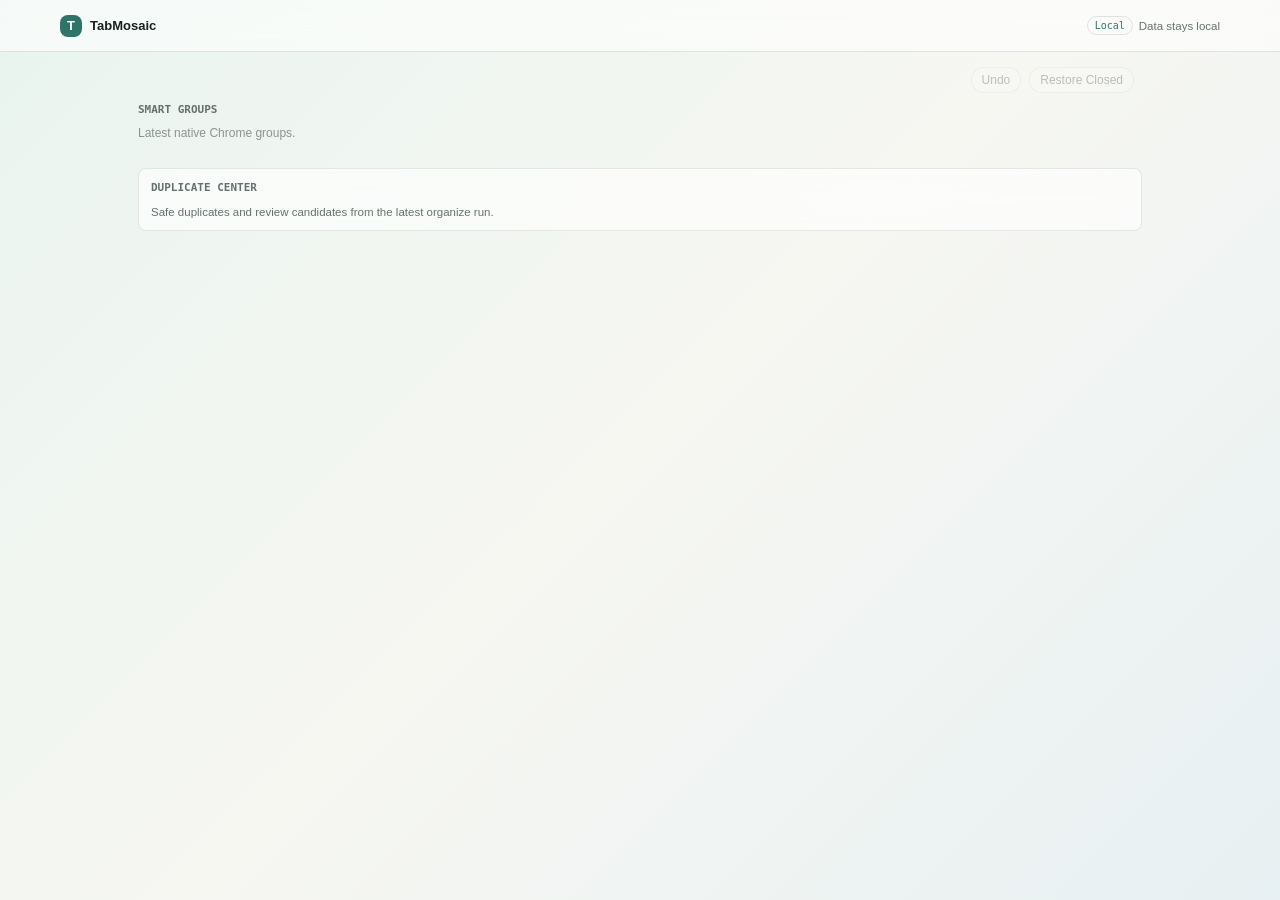
==== commit 9244fe62: "Prepare open-source beta launch" ====
--- a/extension/dashboard.html
+++ b/extension/dashboard.html
@@ -32,7 +32,7 @@
     </header>
 
     <div class="dashboard-workbench">
-      <aside class="dashboard-rail">
+      <aside class="dashboard-rail" hidden>
         <section class="dashboard-nav-section dashboard-nav-segment">
           <p class="dashboard-nav-label sr-only" data-i18n="dashboardNavLabel">Navigation</p>
           <button class="dashboard-nav-item active" type="button" data-page="workspace">
@@ -44,6 +44,10 @@
             <span data-i18n="autoOrganize">Auto Organize</span>
             <span id="rulesCountBadge" class="dashboard-count">0</span>
           </button>
+          <button class="dashboard-nav-item" type="button" data-page="memory" hidden>
+            <span class="dashboard-nav-icon" aria-hidden="true">✦</span>
+            <span data-i18n="memory">Memory</span>
+          </button>
           <button class="dashboard-nav-item" type="button" data-page="settings" hidden>
             <span class="dashboard-nav-icon" aria-hidden="true">⚙</span>
             <span data-i18n="settings">Settings</span>
@@ -63,7 +67,7 @@
 
       <main class="dashboard-stage">
         <section class="dashboard-page active" data-page="workspace">
-          <section class="dashboard-agent-workbench" aria-label="Browser Workbench" data-i18n-aria-label="browserWorkbench">
+          <section class="dashboard-agent-workbench" aria-label="Browser Workbench" data-i18n-aria-label="browserWorkbench" hidden>
             <div class="dashboard-agent-panels">
               <section class="dashboard-agent-panel">
                 <div class="dashboard-agent-panel-head">
@@ -93,16 +97,16 @@
             </div>
           </section>
 
-          <div class="dashboard-filter-chips" aria-label="Group filters">
-            <button class="dashboard-chip active" type="button" data-filter="all">
+          <div class="dashboard-filter-chips" aria-label="Dashboard actions">
+            <button class="dashboard-chip active" type="button" data-filter="all" hidden>
               <span data-i18n="allGroups">All</span>
               <span id="allGroupsCount" class="dashboard-chip-count">0</span>
             </button>
-            <button class="dashboard-chip" type="button" data-filter="ai">
+            <button class="dashboard-chip" type="button" data-filter="ai" hidden>
               <span data-i18n="aiGroups">AI groups</span>
               <span id="aiGroupsCount" class="dashboard-chip-count">0</span>
             </button>
-            <button class="dashboard-chip" type="button" data-filter="rules">
+            <button class="dashboard-chip" type="button" data-filter="rules" hidden>
               <span data-i18n="ruleGroups">Rule groups</span>
               <span id="ruleGroupsCount" class="dashboard-chip-count">0</span>
             </button>
@@ -120,6 +124,16 @@
             >
               Chat selected
             </button>
+            <button
+              id="refineSelectedTabsButton"
+              class="dashboard-chip dashboard-run-action"
+              type="button"
+              data-i18n="refineSelectedTabsZero"
+              disabled
+              hidden
+            >
+              Refine with AI
+            </button>
             <button id="dashboardUndoButton" class="dashboard-chip dashboard-run-action" type="button" data-i18n="undo" disabled>
               Undo
             </button>
@@ -128,11 +142,22 @@
             </button>
             <span id="workspaceActionStatus" class="dashboard-chip-status" role="status"></span>
           </div>
+
+          <section
+            id="dashboardContinue"
+            class="dashboard-continue-strip"
+            aria-label="Continue workspace"
+            data-i18n-aria-label="continueWorkspaceAria"
+            hidden
+          ></section>
 
           <section id="smart-groups" class="dashboard-section">
             <div class="dashboard-section-head">
               <div>
                 <p class="section-title" data-i18n="smartGroups">Smart Groups</p>
+                <small id="dashboardGroupSummary" class="dashboard-section-copy dashboard-simple-copy" data-i18n="dashboardGroupsSummaryEmpty">
+                  Latest native Chrome groups.
+                </small>
               </div>
             </div>
             <div id="dashboardGroups" class="dashboard-group-grid"></div>
@@ -155,17 +180,83 @@
           </details>
         </section>
 
+        <section class="dashboard-page" data-page="memory">
+          <header class="dashboard-page-head">
+            <div>
+              <h1 class="dashboard-page-title" data-i18n="memory">Memory</h1>
+              <p class="dashboard-page-sub" data-i18n="memoryPageCopy">
+                Saved because you clicked Save. Stored locally.
+              </p>
+            </div>
+          </header>
+
+          <section id="memory" class="dashboard-section dashboard-memory-section">
+            <div class="dashboard-memory-toolbar">
+              <label class="dashboard-memory-search">
+                <span class="sr-only" data-i18n="searchMemory">Search memory</span>
+                <input
+                  id="memorySearchInput"
+                  type="search"
+                  placeholder="Search saved memos and collections"
+                  data-i18n-placeholder="searchMemoryPlaceholder"
+                  autocomplete="off"
+                />
+              </label>
+              <span id="dashboardMemorySummary" class="dashboard-chip-status" role="status"></span>
+            </div>
+            <div id="dashboardMemoryItems" class="dashboard-memory-list"></div>
+          </section>
+        </section>
+
         <section class="dashboard-page" data-page="rules">
           <header class="dashboard-page-head">
             <div>
-              <h1 class="dashboard-page-title" data-i18n="autoOrganize">Auto Organize</h1>
+              <h1 class="dashboard-page-title" data-i18n="rulesMemory">Rules & Memory</h1>
               <p id="rulesSubtitle" class="dashboard-page-sub" data-i18n="rulesMemoryCopy">
                 Local correction rules created from chat refine and dashboard edits.
               </p>
             </div>
           </header>
           <section id="rules" class="dashboard-section">
-            <p class="section-title" data-i18n="rulesMemory">Rules & Memory</p>
+            <p class="section-title" data-i18n="localRules">Local rules</p>
+            <p class="dashboard-section-copy dashboard-rules-copy" data-i18n="rulesLocalSafetyCopy">
+              These rules are stored on this device. They use tab metadata only and do not read, upload, move, or close pages by themselves.
+            </p>
+            <form id="dashboardRuleForm" class="dashboard-rule-form" autocomplete="off">
+              <input id="dashboardRuleIdInput" type="hidden" />
+              <label class="dashboard-rule-field">
+                <span data-i18n="ruleType">Rule type</span>
+                <select id="dashboardRuleTypeInput">
+                  <option value="domain" data-i18n="ruleTypeDomain">Domain</option>
+                  <option value="url_pattern" data-i18n="ruleTypeUrlPattern">URL pattern</option>
+                </select>
+              </label>
+              <label class="dashboard-rule-field dashboard-rule-field-wide">
+                <span data-i18n="rulePattern">Pattern</span>
+                <input
+                  id="dashboardRulePatternInput"
+                  type="text"
+                  placeholder="docs.google.com"
+                  data-i18n-placeholder="rulePatternPlaceholder"
+                  maxlength="180"
+                />
+              </label>
+              <label class="dashboard-rule-field dashboard-rule-field-wide">
+                <span data-i18n="targetGroup">Target group</span>
+                <input
+                  id="dashboardRuleTargetInput"
+                  type="text"
+                  placeholder="Product Planning"
+                  data-i18n-placeholder="targetGroupPlaceholder"
+                  maxlength="80"
+                />
+              </label>
+              <div class="dashboard-rule-form-actions">
+                <button id="dashboardRuleSubmitButton" class="mini-button" type="submit" data-i18n="saveRule">Save rule</button>
+                <button id="dashboardRuleResetButton" class="mini-button" type="button" data-i18n="reset">Reset</button>
+              </div>
+              <p id="dashboardRuleFormStatus" class="dashboard-rule-form-status" role="status"></p>
+            </form>
             <div id="dashboardRules" class="dashboard-list dashboard-rules-list"></div>
           </section>
         </section>
@@ -179,19 +270,22 @@
           </header>
 
           <section id="settings" class="dashboard-section">
-            <form id="aiSettingsForm" class="settings-form compact-settings-form">
-              <div>
-                <h3 data-i18n="aiClassification">AI Classification</h3>
-                <p class="settings-intro" data-i18n="aiClassificationCopy">
-                  Use your own OpenAI-compatible provider for tab grouping and Agent answers. TabMosaic keeps payloads minimized.
-                </p>
-              </div>
-              <label class="checkbox-row">
+            <form id="aiSettingsForm" class="settings-form compact-settings-form settings-tool-card">
+              <div class="settings-card-head">
+                <div>
+                  <h3 data-i18n="aiClassification">AI Classification</h3>
+                  <p class="settings-intro" data-i18n="aiClassificationCopy">
+                    Use your own OpenAI-compatible provider for tab grouping and Agent answers. TabMosaic keeps payloads minimized.
+                  </p>
+                </div>
+                <span class="settings-tool-badge" data-i18n="modelTool">Model tool</span>
+              </div>
+              <label class="checkbox-row settings-toggle-row">
                 <input id="aiEnabledInput" type="checkbox" />
                 <span data-i18n="useDeepSeek">Use my AI provider for classification and Agent answers</span>
               </label>
 
-              <label>
+              <label class="settings-field">
                 <span data-i18n="apiKey">API key</span>
                 <input
                   id="aiKeyInput"
@@ -269,6 +363,66 @@
               <p id="aiSettingsStatus" class="settings-status" role="status"></p>
             </form>
 
+            <form id="searchSettingsForm" class="settings-form compact-settings-form settings-tool-card search-tool-settings">
+              <div class="settings-card-head">
+                <div>
+                  <h3 data-i18n="agentWebSearchSettings">Search Tool</h3>
+                  <p class="settings-intro" data-i18n="agentWebSearchSettingsCopy">
+                    Add a provider-backed search tool for Agent answers. It does not open a browser search page.
+                  </p>
+                </div>
+                <span class="settings-tool-badge" data-i18n="agentTool">Agent tool</span>
+              </div>
+              <p class="settings-tool-note" data-i18n="searchToolBoundary">
+                The Agent receives sources in chat. A browser tab opens only if you click a source.
+              </p>
+              <label class="checkbox-row settings-toggle-row">
+                <input id="searchEnabledInput" type="checkbox" />
+                <span data-i18n="enableAgentWebSearch">Enable search tool</span>
+              </label>
+
+              <label class="settings-field">
+                <span data-i18n="apiKey">API key</span>
+                <input
+                  id="searchKeyInput"
+                  type="password"
+                  placeholder="Stored locally in chrome.storage.local"
+                  data-i18n-placeholder="apiKeyStoredPlaceholder"
+                  autocomplete="off"
+                />
+                <small data-i18n="searchApiKeyCopy">Required for Tavily. Stored locally and never sent to TabMosaic.</small>
+              </label>
+
+              <details class="settings-advanced settings-provider-details">
+                <summary>
+                  <span data-i18n="providerDetails">Provider details</span>
+                  <small data-i18n="agentWebSearchProviderCopy">Tavily is the first supported search tool adapter.</small>
+                </summary>
+                <div class="settings-provider-grid settings-provider-grid-compact">
+                  <label>
+                    <span data-i18n="baseUrl">Base URL</span>
+                    <input id="searchBaseUrlInput" type="url" value="https://api.tavily.com" />
+                    <small data-i18n="searchBaseUrlCopy">Custom HTTPS search hosts ask for provider-origin permission.</small>
+                  </label>
+
+                  <label>
+                    <span data-i18n="maxResults">Max results</span>
+                    <input id="searchMaxResultsInput" type="number" min="1" max="8" value="3" />
+                    <small data-i18n="maxResultsCopy">Keep this small so answers stay focused.</small>
+                  </label>
+                </div>
+              </details>
+
+              <div class="settings-actions">
+                <button class="primary-button" type="submit" data-i18n="saveSearchSettings">Save Search Tool</button>
+                <button id="clearSearchKeyButton" class="secondary-button" type="button" data-i18n="clearSearchKey">
+                  Clear Search Key
+                </button>
+              </div>
+              <p id="searchSettingsStatus" class="settings-status" role="status"></p>
+              <div id="searchDiagnosticsPanel" class="settings-diagnostics search-diagnostics-panel" aria-live="polite"></div>
+            </form>
+
             <details class="settings-advanced settings-privacy-details">
               <summary>
                 <span data-i18n="privacyDefaults">Privacy Defaults</span>
--- a/extension/styles.css
+++ b/extension/styles.css
@@ -1642,7 +1642,7 @@
 
 .dashboard-tabrow {
   display: grid;
-  grid-template-columns: auto auto minmax(0, 1fr) minmax(88px, 0.45fr) auto minmax(120px, auto);
+  grid-template-columns: auto auto minmax(0, 1fr) minmax(88px, 0.45fr) auto auto minmax(120px, auto);
   align-items: center;
   gap: 10px;
   min-height: 34px;
@@ -1758,6 +1758,7 @@
   text-transform: uppercase;
 }
 
+.dashboard-tab-work,
 .dashboard-tab-move {
   display: flex;
   align-items: center;
@@ -1768,6 +1769,8 @@
   transition: opacity 120ms ease;
 }
 
+.dashboard-tabrow:hover .dashboard-tab-work,
+.dashboard-tabrow:focus-within .dashboard-tab-work,
 .dashboard-tabrow:hover .dashboard-tab-move,
 .dashboard-tabrow:focus-within .dashboard-tab-move {
   opacity: 1;
@@ -2001,7 +2004,7 @@
 .rule-row {
   display: grid;
   grid-template-columns: auto minmax(0, 1fr) auto;
-  align-items: center;
+  align-items: start;
   gap: 14px;
   min-height: 56px;
   padding: 12px 16px;
@@ -2028,19 +2031,31 @@
 .rule-row span {
   display: grid;
   min-width: 0;
-  gap: 3px;
+  gap: 4px;
+}
+
+.rule-row b,
+.rule-row small,
+.rule-row em {
+  overflow: hidden;
+  text-overflow: ellipsis;
 }
 
 .rule-row b,
 .rule-row small {
-  overflow: hidden;
-  text-overflow: ellipsis;
   white-space: nowrap;
 }
 
 .rule-row small {
   color: var(--muted);
   font-size: 11px;
+}
+
+.rule-row em {
+  color: var(--muted);
+  font-size: 11px;
+  font-style: normal;
+  line-height: 1.35;
 }
 
 .rule-actions {
@@ -2987,6 +3002,101 @@
   margin: 12px 0 14px;
 }
 
+.dashboard-continue-strip {
+  display: grid;
+  grid-template-columns: minmax(0, 1fr) auto;
+  gap: 14px;
+  align-items: center;
+  margin: 0 0 14px;
+  padding: 12px 14px;
+  border: 1px solid rgba(31, 45, 41, 0.08);
+  border-radius: var(--radius);
+  background:
+    linear-gradient(135deg, rgba(255, 255, 255, 0.72), rgba(242, 249, 247, 0.42)),
+    rgba(255, 255, 255, 0.46);
+  box-shadow: 0 18px 42px rgba(31, 45, 41, 0.07);
+  -webkit-backdrop-filter: blur(22px);
+  backdrop-filter: blur(22px);
+}
+
+.dashboard-continue-copy {
+  display: grid;
+  gap: 4px;
+  min-width: 0;
+}
+
+.dashboard-continue-label {
+  color: var(--accent);
+  font-size: 10.5px;
+  font-weight: 720;
+  letter-spacing: 0;
+  text-transform: uppercase;
+}
+
+.dashboard-continue-copy strong {
+  min-width: 0;
+  overflow: hidden;
+  color: var(--text);
+  font-size: 15px;
+  line-height: 1.25;
+  text-overflow: ellipsis;
+  white-space: nowrap;
+}
+
+.dashboard-continue-copy small {
+  max-width: 640px;
+  color: var(--muted);
+  font-size: 12px;
+  line-height: 1.45;
+}
+
+.dashboard-continue-pills,
+.dashboard-continue-actions {
+  display: flex;
+  flex-wrap: wrap;
+  gap: 6px;
+  align-items: center;
+}
+
+.dashboard-continue-pills {
+  margin-top: 3px;
+}
+
+.dashboard-continue-pills span {
+  max-width: 150px;
+  overflow: hidden;
+  padding: 3px 7px;
+  border: 1px solid rgba(31, 45, 41, 0.08);
+  border-radius: 999px;
+  background: rgba(255, 255, 255, 0.52);
+  color: rgba(31, 45, 41, 0.64);
+  font-size: 11px;
+  line-height: 1.2;
+  text-overflow: ellipsis;
+  white-space: nowrap;
+}
+
+.dashboard-continue-actions {
+  justify-content: flex-end;
+}
+
+.dashboard-continue-action {
+  min-height: 30px;
+  padding: 0 10px;
+  border: 1px solid rgba(31, 45, 41, 0.1);
+  border-radius: 999px;
+  background: rgba(255, 255, 255, 0.62);
+  color: var(--text);
+  font-size: 12px;
+  font-weight: 650;
+}
+
+.dashboard-continue-action.primary {
+  border-color: rgba(47, 116, 105, 0.18);
+  background: var(--accent);
+  color: #ffffff;
+}
+
 .dashboard-chip {
   border-color: var(--line);
   background: rgba(255, 255, 255, 0.42);
@@ -3014,14 +3124,24 @@
 
 .dashboard-agent-minirow {
   display: grid;
-  grid-template-columns: auto minmax(0, 1fr) auto;
+  grid-template-columns: auto minmax(0, 1fr);
   gap: 10px;
-  align-items: center;
+  align-items: start;
   min-height: 42px;
   padding: 10px 12px;
   border: 1px solid var(--line);
   border-radius: var(--radius);
   background: rgba(255, 255, 255, 0.48);
+}
+
+.dashboard-agent-minirow.done {
+  background: rgba(255, 255, 255, 0.32);
+}
+
+.dashboard-agent-minirow.done .dashboard-agent-minirow-copy strong {
+  color: rgba(24, 33, 31, 0.5);
+  text-decoration: line-through;
+  text-decoration-color: rgba(47, 116, 105, 0.32);
 }
 
 .dashboard-agent-minirow strong,
@@ -3065,14 +3185,174 @@
   min-width: 0;
 }
 
-.dashboard-agent-tab-preview {
+.dashboard-agent-checklist-preview {
+  display: grid;
+  gap: 4px;
+  margin: 7px 0 0;
+  padding: 0;
+  list-style: none;
+}
+
+.dashboard-agent-checklist-preview li {
+  display: grid;
+  grid-template-columns: minmax(0, 1fr) auto;
+  gap: 8px;
+  align-items: center;
+  position: relative;
+  min-width: 0;
+  overflow: hidden;
+  min-height: 24px;
+  padding-left: 13px;
+  color: var(--muted);
+  font-size: 11px;
+  line-height: 1.35;
+}
+
+.dashboard-agent-checklist-preview li::before {
+  position: absolute;
+  top: 0.54em;
+  left: 0;
+  width: 5px;
+  height: 5px;
+  border-radius: 999px;
+  background: rgba(47, 116, 105, 0.42);
+  content: "";
+}
+
+.dashboard-checklist-copy {
+  display: grid;
+  gap: 4px;
+  min-width: 0;
+}
+
+.dashboard-checklist-copy > span:first-child {
+  min-width: 0;
+  overflow: hidden;
+  text-overflow: ellipsis;
+  white-space: nowrap;
+}
+
+.dashboard-checklist-copy input {
+  width: min(260px, 100%);
+  height: 22px;
+  padding: 0 8px;
+  border: 1px solid rgba(18, 18, 18, 0.06);
+  border-radius: 999px;
+  outline: none;
+  background: rgba(255, 255, 255, 0.34);
+  color: var(--muted);
+  font: inherit;
+  font-size: 10.5px;
+}
+
+.dashboard-checklist-copy input::placeholder {
+  color: rgba(75, 86, 82, 0.46);
+}
+
+.dashboard-checklist-copy input:focus {
+  border-color: rgba(47, 116, 105, 0.36);
+  background: rgba(255, 255, 255, 0.58);
+  color: var(--text);
+}
+
+.dashboard-agent-checklist-preview li.empty {
+  grid-template-columns: minmax(0, 1fr);
+  opacity: 0.68;
+}
+
+.dashboard-agent-checklist-preview li.empty::before {
+  background: rgba(18, 18, 18, 0.16);
+}
+
+.dashboard-agent-checklist-editor {
+  margin-top: 6px;
+}
+
+.dashboard-checklist-actions,
+.dashboard-checklist-add-row {
+  display: inline-flex;
+  align-items: center;
+  gap: 4px;
+}
+
+.dashboard-checklist-actions {
+  opacity: 0.56;
+  transition: opacity 140ms ease;
+}
+
+.dashboard-agent-checklist-preview li:hover .dashboard-checklist-actions,
+.dashboard-agent-checklist-preview li:focus-within .dashboard-checklist-actions {
+  opacity: 1;
+}
+
+.dashboard-checklist-add-row {
+  width: 100%;
+  margin-top: 6px;
+}
+
+.dashboard-checklist-add-row input {
+  min-width: 0;
+  flex: 1;
+  height: 28px;
+  padding: 0 9px;
+  border: 1px solid var(--line);
+  border-radius: 999px;
+  outline: none;
+  background: rgba(255, 255, 255, 0.54);
+  color: var(--text);
+  font: inherit;
+  font-size: 11px;
+}
+
+.dashboard-checklist-add-row input:focus {
+  border-color: rgba(47, 116, 105, 0.48);
+  box-shadow: 0 0 0 3px rgba(47, 116, 105, 0.08);
+}
+
+.dashboard-icon-action {
+  display: inline-grid;
+  width: 22px;
+  height: 22px;
+  place-items: center;
+  border: 1px solid var(--line);
+  border-radius: 999px;
+  background: rgba(255, 255, 255, 0.6);
+  color: var(--muted);
+  cursor: pointer;
+  font: inherit;
+  font-size: 12px;
+  line-height: 1;
+}
+
+.dashboard-icon-action:hover:not(:disabled) {
+  border-color: rgba(47, 116, 105, 0.42);
+  color: var(--accent);
+}
+
+.dashboard-icon-action.add {
+  color: var(--accent);
+}
+
+.dashboard-icon-action.danger:hover:not(:disabled) {
+  border-color: rgba(176, 63, 63, 0.28);
+  color: #b03f3f;
+}
+
+.dashboard-icon-action:disabled {
+  cursor: not-allowed;
+  opacity: 0.32;
+}
+
+.dashboard-agent-tab-preview,
+.dashboard-agent-source-preview {
   display: flex;
   flex-wrap: wrap;
   gap: 5px;
   margin-top: 6px;
 }
 
-.dashboard-agent-tab-preview span {
+.dashboard-agent-tab-preview span,
+.dashboard-agent-source-preview span {
   max-width: 132px;
   overflow: hidden;
   padding: 2px 6px;
@@ -3088,21 +3368,35 @@
 }
 
 .dashboard-agent-row-action {
-  min-width: 44px;
+  min-width: 0;
   min-height: 28px;
-  padding: 0 10px;
+  padding: 0 8px;
   border: 1px solid var(--line);
   border-radius: 999px;
   background: rgba(255, 255, 255, 0.62);
   color: var(--text);
   cursor: pointer;
   font: inherit;
-  font-size: 11.5px;
+  font-size: 11px;
+  line-height: 1;
+  white-space: nowrap;
 }
 
 .dashboard-agent-row-action:hover {
   border-color: var(--accent);
   background: rgba(255, 255, 255, 0.82);
+}
+
+.dashboard-agent-row-action.quiet {
+  color: var(--muted);
+}
+
+.dashboard-agent-row-actions {
+  display: flex;
+  flex-wrap: wrap;
+  grid-column: 2;
+  gap: 6px;
+  margin-top: -2px;
 }
 
 .dashboard-agent-panels {
@@ -3143,6 +3437,131 @@
   gap: 8px;
 }
 
+.dashboard-memory-section {
+  display: grid;
+  gap: 12px;
+}
+
+.dashboard-memory-toolbar {
+  display: flex;
+  align-items: center;
+  justify-content: space-between;
+  gap: 12px;
+}
+
+.dashboard-memory-search {
+  flex: 1 1 260px;
+  min-width: 0;
+}
+
+.dashboard-memory-search input {
+  width: 100%;
+  min-height: 36px;
+  padding: 0 12px;
+  border: 1px solid var(--line);
+  border-radius: 999px;
+  background: rgba(255, 255, 255, 0.62);
+  color: var(--text);
+  font: inherit;
+  font-size: 12.5px;
+  outline: none;
+  -webkit-backdrop-filter: blur(16px);
+  backdrop-filter: blur(16px);
+}
+
+.dashboard-memory-search input:focus {
+  border-color: rgba(47, 116, 105, 0.42);
+  box-shadow: 0 0 0 3px rgba(47, 116, 105, 0.08);
+}
+
+.dashboard-memory-list {
+  display: grid;
+  gap: 9px;
+}
+
+.dashboard-memory-row {
+  display: grid;
+  grid-template-columns: auto minmax(0, 1fr) auto;
+  gap: 10px;
+  align-items: start;
+  padding: 10px 12px;
+  border: 1px solid var(--line);
+  border-radius: var(--radius);
+  background: rgba(255, 255, 255, 0.5);
+  box-shadow: var(--shadow-1);
+  -webkit-backdrop-filter: blur(18px);
+  backdrop-filter: blur(18px);
+}
+
+.dashboard-memory-row:hover {
+  border-color: rgba(47, 116, 105, 0.22);
+  background: rgba(255, 255, 255, 0.68);
+}
+
+.dashboard-memory-copy {
+  display: grid;
+  min-width: 0;
+  gap: 4px;
+}
+
+.dashboard-memory-copy strong,
+.dashboard-memory-copy small,
+.dashboard-memory-copy p {
+  min-width: 0;
+  overflow: hidden;
+  text-overflow: ellipsis;
+}
+
+.dashboard-memory-copy strong {
+  color: var(--text);
+  font-size: 13px;
+  line-height: 1.35;
+  white-space: nowrap;
+}
+
+.dashboard-memory-copy small {
+  color: var(--muted);
+  font-size: 11.5px;
+  white-space: nowrap;
+}
+
+.dashboard-memory-copy p {
+  display: -webkit-box;
+  margin: 2px 0 0;
+  color: rgba(24, 33, 31, 0.72);
+  font-size: 12px;
+  line-height: 1.45;
+  -webkit-box-orient: vertical;
+  -webkit-line-clamp: 2;
+}
+
+.dashboard-memory-tags {
+  display: flex;
+  flex-wrap: wrap;
+  gap: 5px;
+  margin-top: 4px;
+}
+
+.dashboard-memory-tags span {
+  max-width: 132px;
+  overflow: hidden;
+  padding: 2px 7px;
+  border: 1px solid rgba(47, 116, 105, 0.14);
+  border-radius: 999px;
+  background: rgba(47, 116, 105, 0.06);
+  color: var(--accent);
+  font-family: var(--mono);
+  font-size: 10px;
+  line-height: 1.35;
+  text-overflow: ellipsis;
+  white-space: nowrap;
+}
+
+.dashboard-agent-row-action:disabled {
+  cursor: not-allowed;
+  opacity: 0.45;
+}
+
 .dashboard-agent-minirow {
   grid-template-columns: auto minmax(0, 1fr) auto;
   min-height: 38px;
@@ -3170,6 +3589,15 @@
     grid-template-columns: auto minmax(0, 1fr);
   }
 
+  .dashboard-memory-toolbar {
+    align-items: stretch;
+    flex-direction: column;
+  }
+
+  .dashboard-memory-row {
+    grid-template-columns: auto minmax(0, 1fr);
+  }
+
   .dashboard-agent-row-action {
     grid-column: 2;
     justify-self: start;
@@ -3183,6 +3611,78 @@
 
 .dashboard-section-copy {
   display: none;
+}
+
+.dashboard-rules-copy {
+  display: block;
+  max-width: 620px;
+  margin: -2px 0 14px;
+  color: var(--muted);
+  font-size: 12px;
+  line-height: 1.45;
+}
+
+.dashboard-rule-form {
+  display: grid;
+  grid-template-columns: 140px minmax(0, 1fr) minmax(0, 1fr) auto;
+  gap: 10px;
+  align-items: end;
+  margin: 0 0 14px;
+  padding: 12px;
+  border: 1px solid var(--line);
+  border-radius: var(--radius);
+  background: rgba(255, 255, 255, 0.54);
+  box-shadow: var(--shadow-1);
+  -webkit-backdrop-filter: blur(18px);
+  backdrop-filter: blur(18px);
+}
+
+.dashboard-rule-field {
+  display: grid;
+  gap: 6px;
+  min-width: 0;
+  color: var(--muted);
+  font-size: 10px;
+  font-weight: 700;
+  letter-spacing: 0.04em;
+  text-transform: uppercase;
+}
+
+.dashboard-rule-field input,
+.dashboard-rule-field select {
+  width: 100%;
+  min-height: 34px;
+  border: 1px solid var(--line);
+  border-radius: 7px;
+  background: rgba(255, 255, 255, 0.76);
+  color: var(--black);
+  font: 12px/1.3 var(--font);
+}
+
+.dashboard-rule-field input {
+  padding: 0 10px;
+}
+
+.dashboard-rule-field select {
+  padding: 0 8px;
+}
+
+.dashboard-rule-form-actions {
+  display: flex;
+  gap: 6px;
+  align-items: center;
+}
+
+.dashboard-rule-form-status {
+  grid-column: 1 / -1;
+  min-height: 16px;
+  margin: -2px 0 0;
+  color: var(--muted);
+  font-size: 11px;
+}
+
+.dashboard-rule-form-status.error {
+  color: var(--black);
 }
 
 .dashboard-group-grid {
@@ -3575,6 +4075,198 @@
   box-shadow: none;
 }
 
+/* Settings polish: lightweight tool cards instead of admin-style forms. */
+.dashboard-page[data-page="settings"].active {
+  max-width: 760px;
+}
+
+.dashboard-page[data-page="settings"] .dashboard-page-head {
+  margin-bottom: 14px;
+}
+
+.dashboard-page[data-page="settings"] .dashboard-page-title {
+  font-size: 26px;
+  letter-spacing: 0;
+}
+
+.settings-tool-card {
+  gap: 12px;
+  max-width: 640px;
+  margin-top: 14px;
+  padding: 15px;
+  border-color: rgba(33, 47, 43, 0.08);
+  border-radius: 12px;
+  background:
+    linear-gradient(150deg, rgba(255, 255, 255, 0.72), rgba(248, 252, 250, 0.54));
+  box-shadow:
+    inset 0 1px 0 rgba(255, 255, 255, 0.7),
+    0 18px 48px rgba(29, 45, 41, 0.08);
+}
+
+.settings-card-head {
+  display: grid;
+  grid-template-columns: minmax(0, 1fr) auto;
+  gap: 12px;
+  align-items: start;
+}
+
+.settings-card-head h3 {
+  font-size: 15px;
+  line-height: 1.25;
+}
+
+.settings-tool-badge {
+  align-self: start;
+  padding: 4px 8px;
+  border: 1px solid rgba(47, 116, 105, 0.14);
+  border-radius: 999px;
+  background: rgba(238, 248, 244, 0.62);
+  color: rgba(47, 116, 105, 0.86);
+  font-size: 10.5px;
+  font-weight: 650;
+  line-height: 1.2;
+  white-space: nowrap;
+}
+
+.settings-tool-note {
+  margin: -2px 0 0;
+  padding: 9px 10px;
+  border: 1px solid rgba(33, 47, 43, 0.07);
+  border-radius: 10px;
+  background: rgba(255, 255, 255, 0.38);
+  color: rgba(24, 33, 31, 0.62);
+  font-size: 12px;
+  line-height: 1.45;
+}
+
+.settings-toggle-row {
+  min-height: 38px;
+  padding: 8px 10px;
+  border: 1px solid rgba(33, 47, 43, 0.07);
+  border-radius: 10px;
+  background: rgba(255, 255, 255, 0.36);
+}
+
+.settings-field {
+  gap: 7px;
+}
+
+.settings-form input[type="number"] {
+  min-height: 36px;
+  padding: 8px 10px;
+  border: 1px solid var(--line);
+  border-radius: 8px;
+  background: rgba(255, 255, 255, 0.46);
+  color: var(--text);
+  font: inherit;
+}
+
+.settings-tool-card .settings-provider-details {
+  border-radius: 10px;
+  background: rgba(255, 255, 255, 0.3);
+}
+
+.settings-tool-card .settings-provider-details summary {
+  min-height: 42px;
+  padding: 10px 12px;
+}
+
+.settings-tool-card .settings-actions {
+  gap: 7px;
+}
+
+.settings-tool-card .primary-button,
+.settings-tool-card .secondary-button {
+  min-height: 34px;
+  border-radius: 9px;
+}
+
+.settings-provider-grid-compact {
+  grid-template-columns: minmax(0, 1fr) 132px;
+}
+
+.settings-provider-grid-compact label {
+  min-width: 0;
+}
+
+.search-tool-settings {
+  border-color: rgba(47, 116, 105, 0.12);
+}
+
+.search-tool-settings .settings-tool-badge {
+  border-color: rgba(75, 126, 154, 0.16);
+  background: rgba(235, 244, 248, 0.66);
+  color: rgba(58, 100, 125, 0.9);
+}
+
+.search-tool-settings .primary-button {
+  background: linear-gradient(150deg, rgba(47, 116, 105, 0.96), rgba(58, 100, 125, 0.92));
+}
+
+.settings-diagnostics {
+  display: grid;
+  gap: 10px;
+  padding: 12px;
+  border: 1px solid rgba(47, 116, 105, 0.12);
+  border-radius: 8px;
+  background: rgba(255, 255, 255, 0.56);
+  box-shadow: inset 0 1px 0 rgba(255, 255, 255, 0.62);
+}
+
+.settings-diagnostics-head {
+  display: flex;
+  align-items: baseline;
+  justify-content: space-between;
+  gap: 10px;
+}
+
+.settings-diagnostics-head strong {
+  font-size: 0.8rem;
+  color: rgba(34, 45, 48, 0.88);
+}
+
+.settings-diagnostics-head span,
+.settings-diagnostics p {
+  margin: 0;
+  font-size: 0.72rem;
+  color: rgba(72, 84, 88, 0.74);
+}
+
+.settings-diagnostics dl {
+  display: grid;
+  grid-template-columns: repeat(2, minmax(0, 1fr));
+  gap: 8px;
+  margin: 0;
+}
+
+.settings-diagnostics dl div {
+  min-width: 0;
+}
+
+.settings-diagnostics dt {
+  font-size: 0.68rem;
+  color: rgba(72, 84, 88, 0.66);
+}
+
+.settings-diagnostics dd {
+  margin: 2px 0 0;
+  overflow-wrap: anywhere;
+  font-size: 0.78rem;
+  color: rgba(34, 45, 48, 0.9);
+}
+
+@media (max-width: 760px) {
+  .settings-card-head,
+  .settings-provider-grid-compact,
+  .settings-diagnostics dl {
+    grid-template-columns: minmax(0, 1fr);
+  }
+
+  .settings-tool-badge {
+    justify-self: start;
+  }
+}
+
 .permission-row span {
   white-space: normal;
 }
@@ -3582,6 +4274,16 @@
 .rule-icon {
   background: var(--accent-soft);
   color: var(--accent);
+}
+
+.rule-row.protected .rule-icon {
+  background: rgba(47, 116, 105, 0.14);
+  color: var(--accent);
+}
+
+.rule-row.classification .rule-icon {
+  background: rgba(42, 65, 85, 0.08);
+  color: var(--black);
 }
 
 .dashboard-toggle.on {
@@ -3645,6 +4347,14 @@
 
   .dashboard-group-actions {
     grid-column: 2;
+    justify-content: flex-start;
+  }
+
+  .dashboard-rule-form {
+    grid-template-columns: 1fr;
+  }
+
+  .dashboard-rule-form-actions {
     justify-content: flex-start;
   }
 
@@ -3675,12 +4385,14 @@
 }
 
 .dashboard-group-edit,
+.dashboard-tab-work,
 .dashboard-tab-move {
   position: relative;
   justify-self: end;
 }
 
 .dashboard-group-edit summary,
+.dashboard-tab-work summary,
 .dashboard-tab-move summary {
   display: inline-flex;
   align-items: center;
@@ -3697,11 +4409,13 @@
 }
 
 .dashboard-group-edit summary::-webkit-details-marker,
+.dashboard-tab-work summary::-webkit-details-marker,
 .dashboard-tab-move summary::-webkit-details-marker {
   display: none;
 }
 
 .dashboard-group-edit[open] summary,
+.dashboard-tab-work[open] summary,
 .dashboard-tab-move[open] summary {
   border-color: rgba(47, 116, 105, 0.24);
   background: var(--accent-soft);
@@ -3709,6 +4423,7 @@
 }
 
 .dashboard-group-edit .dashboard-group-actions,
+.dashboard-tab-work span,
 .dashboard-tab-move span {
   position: absolute;
   top: calc(100% + 6px);
@@ -3725,26 +4440,33 @@
   backdrop-filter: blur(20px);
 }
 
+.dashboard-tab-work,
 .dashboard-tab-move {
   display: block;
   opacity: 1;
 }
 
+.dashboard-tab-work summary,
 .dashboard-tab-move summary {
   opacity: 0;
 }
 
+.dashboard-tabrow:hover .dashboard-tab-work summary,
+.dashboard-tabrow:focus-within .dashboard-tab-work summary,
+.dashboard-tab-work[open] summary,
 .dashboard-tabrow:hover .dashboard-tab-move summary,
 .dashboard-tabrow:focus-within .dashboard-tab-move summary,
 .dashboard-tab-move[open] summary {
   opacity: 1;
 }
 
+.dashboard-tab-work span,
 .dashboard-tab-move span {
   align-items: center;
   gap: 6px;
 }
 
+.dashboard-tab-work:not([open]) span,
 .dashboard-tab-move:not([open]) span,
 .dashboard-group-edit:not([open]) .dashboard-group-actions {
   display: none;
@@ -3752,11 +4474,13 @@
 
 @media (max-width: 760px) {
   .dashboard-group-edit,
+  .dashboard-tab-work,
   .dashboard-tab-move {
     justify-self: start;
   }
 
   .dashboard-group-edit .dashboard-group-actions,
+  .dashboard-tab-work span,
   .dashboard-tab-move span {
     right: auto;
     left: 0;
@@ -3998,11 +4722,14 @@
   border-top: 1px solid rgba(33, 47, 43, 0.08);
 }
 
-.classification-refinement b,
-.classification-refinement span {
+.classification-refinement b {
   overflow: hidden;
   text-overflow: ellipsis;
   white-space: nowrap;
+}
+
+.classification-refinement span {
+  white-space: normal;
 }
 
 .classification-refinement b {
@@ -4344,6 +5071,7 @@
 }
 
 .agent-thread.long-chat {
+  justify-content: flex-start;
   gap: 6px;
   padding-top: 5px;
   padding-bottom: 8px;
@@ -4585,6 +5313,20 @@
     margin: 10px -12px 14px;
     padding: 0 12px 4px;
     overflow-x: auto;
+  }
+
+  .dashboard-continue-strip {
+    grid-template-columns: minmax(0, 1fr);
+    gap: 10px;
+    padding: 12px;
+  }
+
+  .dashboard-continue-actions {
+    justify-content: flex-start;
+  }
+
+  .dashboard-continue-copy strong {
+    white-space: normal;
   }
 
   .dashboard-chip {
@@ -5123,6 +5865,10 @@
   content: "·";
 }
 
+.agent-tool-card-safety span {
+  color: rgba(24, 33, 31, 0.4);
+}
+
 .context-group-summary {
   gap: 6px;
   padding: 0;
@@ -5296,6 +6042,53 @@
   text-overflow: ellipsis;
 }
 
+.tab-agent-shell .agent-composer .agent-context-primary {
+  display: inline-flex;
+  flex: 1 1 auto;
+  min-width: 0;
+  gap: 5px;
+  align-items: center;
+  overflow: hidden;
+}
+
+.tab-agent-shell .agent-composer .composer-context-chips {
+  display: inline-flex;
+  flex: 0 1 auto;
+  gap: 4px;
+  align-items: center;
+  min-width: 0;
+  overflow: hidden;
+}
+
+.tab-agent-shell .agent-composer .composer-context-chip {
+  max-width: 120px;
+  overflow: hidden;
+  padding: 2px 6px;
+  border: 1px solid rgba(33, 47, 43, 0.08);
+  border-radius: 999px;
+  background: rgba(255, 255, 255, 0.52);
+  color: rgba(24, 33, 31, 0.56);
+  font-size: 10.4px;
+  font-weight: 650;
+  line-height: 1.25;
+  text-overflow: ellipsis;
+  white-space: nowrap;
+}
+
+.tab-agent-shell .agent-composer .composer-context-chip.scope,
+.tab-agent-shell .agent-composer .composer-context-chip.region {
+  border-color: rgba(47, 116, 105, 0.12);
+  background: rgba(47, 116, 105, 0.08);
+  color: rgba(35, 96, 86, 0.78);
+}
+
+.tab-agent-shell .agent-composer .composer-context-chip.link,
+.tab-agent-shell .agent-composer .composer-context-chip.search {
+  border-color: rgba(54, 79, 115, 0.1);
+  background: rgba(242, 247, 255, 0.62);
+  color: rgba(40, 62, 94, 0.7);
+}
+
 .tab-agent-shell .agent-composer textarea {
   grid-area: input;
   width: 100%;
@@ -5441,6 +6234,158 @@
 /* Composer reset: one clear send action, one left context tool, no stop-like secondary button. */
 .tab-agent-shell .agent-composer-section {
   padding: 18px 0 12px;
+}
+
+.tab-agent-shell .composer-picker[hidden] {
+  display: none;
+}
+
+.tab-agent-shell .composer-picker {
+  width: 100%;
+  max-width: 100%;
+  min-width: 0;
+  margin: 0 0 8px;
+  padding: 7px;
+  overflow: hidden;
+  border: 1px solid rgba(33, 47, 43, 0.08);
+  border-radius: 18px;
+  background:
+    linear-gradient(155deg, rgba(255, 255, 255, 0.82), rgba(247, 252, 250, 0.66));
+  box-shadow:
+    inset 0 1px 0 rgba(255, 255, 255, 0.76),
+    0 12px 28px rgba(29, 45, 41, 0.1);
+  backdrop-filter: blur(16px);
+}
+
+.tab-agent-shell .composer-picker[data-trigger="mention"] {
+  border-color: rgba(47, 116, 105, 0.14);
+  box-shadow:
+    inset 0 1px 0 rgba(255, 255, 255, 0.76),
+    0 14px 30px rgba(29, 45, 41, 0.12);
+}
+
+.tab-agent-shell .composer-picker-grid {
+  display: grid;
+  grid-template-columns: repeat(2, minmax(0, 1fr));
+  gap: 6px;
+  width: 100%;
+  min-width: 0;
+}
+
+.tab-agent-shell .composer-picker-header {
+  display: grid;
+  grid-template-columns: auto minmax(0, 1fr);
+  align-items: center;
+  gap: 8px;
+  margin: 0 0 7px;
+  padding: 0 2px;
+}
+
+.tab-agent-shell .composer-picker-header.mention {
+  grid-template-columns: minmax(0, 1fr);
+  margin-bottom: 6px;
+}
+
+.tab-agent-shell .composer-picker-header strong {
+  min-width: 0;
+  color: rgba(24, 33, 31, 0.7);
+  font-size: 11.4px;
+  font-weight: 650;
+  overflow: hidden;
+  text-overflow: ellipsis;
+  white-space: nowrap;
+}
+
+.tab-agent-shell .composer-router-hint {
+  display: grid;
+  gap: 2px;
+  margin: 0 0 7px;
+  padding: 8px 10px;
+  border: 1px solid rgba(33, 47, 43, 0.08);
+  border-radius: 12px;
+  background:
+    linear-gradient(145deg, rgba(255, 255, 255, 0.64), rgba(239, 248, 245, 0.44));
+}
+
+.tab-agent-shell .composer-router-hint span {
+  color: rgba(47, 116, 105, 0.82);
+  font-size: 10px;
+  font-weight: 760;
+  letter-spacing: 0;
+  text-transform: uppercase;
+}
+
+.tab-agent-shell .composer-router-hint strong {
+  overflow: hidden;
+  color: rgba(24, 33, 31, 0.82);
+  font-size: 12.4px;
+  line-height: 1.25;
+  text-overflow: ellipsis;
+  white-space: nowrap;
+}
+
+.tab-agent-shell .composer-router-hint small {
+  color: rgba(24, 33, 31, 0.54);
+  font-size: 11.2px;
+  line-height: 1.35;
+}
+
+.tab-agent-shell .composer-picker-back {
+  min-height: 26px;
+  padding: 0 9px;
+  border: 1px solid rgba(33, 47, 43, 0.08);
+  border-radius: 999px;
+  background: rgba(255, 255, 255, 0.52);
+  color: rgba(24, 33, 31, 0.62);
+  cursor: pointer;
+  font: inherit;
+  font-size: 10.8px;
+}
+
+.tab-agent-shell .composer-picker-back:hover {
+  border-color: rgba(47, 116, 105, 0.17);
+  background: rgba(255, 255, 255, 0.76);
+}
+
+.tab-agent-shell .composer-picker-item {
+  display: grid;
+  min-width: 0;
+  min-height: 46px;
+  gap: 2px;
+  padding: 8px 9px;
+  border: 1px solid rgba(33, 47, 43, 0.07);
+  border-radius: 14px;
+  background: rgba(255, 255, 255, 0.46);
+  color: rgba(24, 33, 31, 0.78);
+  cursor: pointer;
+  font: inherit;
+  text-align: left;
+}
+
+.tab-agent-shell .composer-picker-item:hover {
+  border-color: rgba(47, 116, 105, 0.17);
+  background: rgba(255, 255, 255, 0.7);
+}
+
+.tab-agent-shell .composer-picker-item strong,
+.tab-agent-shell .composer-picker-item span {
+  min-width: 0;
+  overflow: hidden;
+  text-overflow: ellipsis;
+}
+
+.tab-agent-shell .composer-picker-item strong {
+  font-size: 11.6px;
+  font-weight: 650;
+  line-height: 1.25;
+  white-space: nowrap;
+}
+
+.tab-agent-shell .composer-picker-item span {
+  color: rgba(24, 33, 31, 0.46);
+  font-size: 10.2px;
+  line-height: 1.3;
+  white-space: nowrap;
 }
 
 .tab-agent-shell .agent-composer {
@@ -5523,6 +6468,142 @@
   background: #25675e;
 }
 
+/* Sidebar result message reset: the organize result is an assistant reply, not a report panel. */
+.tab-agent-shell .agent-primary-message {
+  display: none !important;
+}
+
+.tab-agent-shell .chat-thread-message.assistant.run-completed,
+.tab-agent-shell .chat-thread-message.assistant.run-undone,
+.tab-agent-shell .chat-thread-message.assistant.run-closed-restored,
+.tab-agent-shell .chat-thread-message.assistant.run-error {
+  border-radius: 12px;
+  background:
+    linear-gradient(150deg, rgba(255, 255, 255, 0.82), rgba(250, 253, 251, 0.62) 62%, rgba(236, 244, 241, 0.42));
+}
+
+.tab-agent-shell .run-message-card {
+  gap: 8px;
+}
+
+.tab-agent-shell .run-message-heading {
+  display: block;
+}
+
+.tab-agent-shell .run-message-heading .chat-answer {
+  color: rgba(24, 33, 31, 0.74);
+  font-size: 12.8px;
+  line-height: 1.5;
+}
+
+.tab-agent-shell .markdown-message {
+  display: grid;
+  gap: 8px;
+}
+
+.tab-agent-shell .markdown-message p,
+.tab-agent-shell .markdown-message ul {
+  margin: 0;
+}
+
+.tab-agent-shell .markdown-message ul {
+  display: grid;
+  gap: 3px;
+  padding-left: 16px;
+}
+
+.tab-agent-shell .markdown-message li {
+  padding-left: 1px;
+}
+
+.tab-agent-shell .markdown-message strong {
+  color: rgba(24, 33, 31, 0.82);
+  font-weight: 680;
+}
+
+.tab-agent-shell .markdown-message code {
+  padding: 1px 4px;
+  border: 1px solid rgba(33, 47, 43, 0.08);
+  border-radius: 5px;
+  background: rgba(255, 255, 255, 0.52);
+  color: rgba(24, 33, 31, 0.72);
+  font-family: var(--mono);
+  font-size: 0.92em;
+}
+
+.tab-agent-shell .markdown-table-wrap {
+  max-width: 100%;
+  overflow-x: auto;
+  padding-bottom: 1px;
+}
+
+.tab-agent-shell .markdown-message table {
+  width: 100%;
+  table-layout: fixed;
+  border-collapse: collapse;
+  color: rgba(24, 33, 31, 0.78);
+  font-size: 11.5px;
+  line-height: 1.38;
+}
+
+.tab-agent-shell .markdown-message th,
+.tab-agent-shell .markdown-message td {
+  padding: 7px 8px;
+  border-bottom: 1px solid rgba(33, 47, 43, 0.08);
+  text-align: left;
+  vertical-align: top;
+  overflow-wrap: normal;
+  word-break: normal;
+}
+
+.tab-agent-shell .markdown-message th {
+  color: rgba(24, 33, 31, 0.72);
+  font-weight: 680;
+}
+
+.tab-agent-shell .markdown-message th:first-child,
+.tab-agent-shell .markdown-message td:first-child {
+  width: 28%;
+}
+
+.tab-agent-shell .markdown-message th:last-child,
+.tab-agent-shell .markdown-message td:last-child {
+  width: 25%;
+}
+
+.tab-agent-shell .run-message-card .agent-result-list {
+  gap: 5px;
+}
+
+.tab-agent-shell .run-message-card .agent-result-list span {
+  min-height: 24px;
+  padding: 0 8px;
+  border-color: rgba(33, 47, 43, 0.08);
+  background: rgba(255, 255, 255, 0.5);
+}
+
+.tab-agent-shell .run-message-card .agent-result-list small {
+  font-size: 10px;
+}
+
+.tab-agent-shell .run-message-card .agent-result-list strong {
+  font-size: 11.2px;
+}
+
+.tab-agent-shell .run-message-card .chat-action-row {
+  gap: 5px;
+  padding-top: 1px;
+}
+
+.tab-agent-shell .run-message-card .chat-action-row .mini-button {
+  min-height: 26px;
+  padding: 0 9px;
+  border-color: rgba(33, 47, 43, 0.1);
+  background: rgba(255, 255, 255, 0.48);
+  color: rgba(24, 33, 31, 0.68);
+  font-size: 11px;
+}
+
 .tab-agent-shell .agent-composer #pageRegionButton:disabled,
 .tab-agent-shell .agent-composer #chatSendButton:disabled {
   cursor: not-allowed;
@@ -5530,6 +6611,296 @@
   box-shadow: none;
 }
 
+/* Unified assistant answers: normal prose first, lightweight Markdown details only when useful. */
+.tab-agent-shell .assistant-answer-message {
+  display: grid;
+  gap: 9px;
+  padding: 0;
+  border: 0;
+  background: transparent;
+  box-shadow: none;
+}
+
+.tab-agent-shell .assistant-answer-message .markdown-message {
+  gap: 8px;
+}
+
+.tab-agent-shell .assistant-answer-message .markdown-message p,
+.tab-agent-shell .assistant-answer-message .markdown-message li {
+  color: rgba(24, 33, 31, 0.76);
+  font-size: 12.6px;
+  line-height: 1.46;
+}
+
+.tab-agent-shell .assistant-answer-message .markdown-message ul {
+  gap: 5px;
+  padding-left: 17px;
+}
+
+.tab-agent-shell .chat-thread-message.assistant.tool-card {
+  max-width: min(92%, 330px);
+  padding: 0;
+  border: 0;
+  background: transparent;
+  box-shadow: none;
+}
+
+.tab-agent-shell .agent-tool-card {
+  display: inline-flex;
+  align-items: center;
+  flex-wrap: wrap;
+  width: fit-content;
+  max-width: 100%;
+  min-width: 0;
+  gap: 2px 7px;
+  padding: 0 2px;
+  border: 0;
+  border-radius: 0;
+  background: transparent;
+  box-shadow: none;
+}
+
+.tab-agent-shell .agent-tool-card-header {
+  display: inline-flex;
+  align-items: center;
+  gap: 5px;
+  margin: 0;
+  color: rgba(24, 33, 31, 0.58);
+  font-size: 11.2px;
+  line-height: 1.35;
+}
+
+.tab-agent-shell .agent-tool-card-header strong {
+  font-weight: 620;
+}
+
+.tab-agent-shell .agent-tool-card .tool-dot {
+  width: 5px;
+  height: 5px;
+  background: rgba(47, 116, 105, 0.72);
+}
+
+.tab-agent-shell .agent-tool-card-grid {
+  display: inline-flex;
+  flex-wrap: wrap;
+  gap: 0;
+}
+
+.tab-agent-shell .agent-tool-card-grid span {
+  padding: 0;
+  border: 0;
+  background: transparent;
+  color: rgba(24, 33, 31, 0.42);
+  font-size: 10.2px;
+  line-height: 1.35;
+}
+
+.tab-agent-shell .agent-tool-card-grid span + span::before {
+  margin: 0 5px;
+  color: rgba(24, 33, 31, 0.28);
+  content: "·";
+}
+
+.tab-agent-shell .agent-tool-card-safety span {
+  color: rgba(24, 33, 31, 0.36);
+}
+
+.tab-agent-shell .web-search-message {
+  gap: 10px;
+}
+
+.tab-agent-shell .web-search-sources {
+  display: grid;
+  gap: 0;
+  padding-top: 2px;
+  border-top: 1px solid rgba(33, 47, 43, 0.07);
+}
+
+.tab-agent-shell .source-chip-row {
+  display: flex;
+  flex-wrap: wrap;
+  gap: 5px;
+  margin-top: 10px;
+  padding-top: 8px;
+  border-top: 1px solid rgba(33, 47, 43, 0.06);
+}
+
+.tab-agent-shell .source-chip {
+  display: inline-grid;
+  grid-auto-flow: column;
+  align-items: center;
+  max-width: 100%;
+  min-height: 24px;
+  gap: 4px;
+  padding: 0 8px;
+  border: 1px solid rgba(33, 47, 43, 0.07);
+  border-radius: 999px;
+  background: rgba(255, 255, 255, 0.42);
+  color: rgba(24, 33, 31, 0.56);
+  font: inherit;
+  font-size: 10.5px;
+  line-height: 1;
+  text-align: left;
+}
+
+.tab-agent-shell .source-chip.ok {
+  border-color: rgba(47, 116, 105, 0.14);
+  color: rgba(31, 91, 80, 0.66);
+}
+
+.tab-agent-shell .source-chip.partial {
+  border-color: rgba(168, 123, 37, 0.16);
+  color: rgba(112, 80, 24, 0.68);
+}
+
+.tab-agent-shell .source-chip.is-action {
+  cursor: pointer;
+}
+
+.tab-agent-shell .source-chip.is-action:hover {
+  border-color: rgba(47, 116, 105, 0.2);
+  background: rgba(255, 255, 255, 0.68);
+  color: rgba(31, 91, 80, 0.78);
+}
+
+.tab-agent-shell .source-chip span,
+.tab-agent-shell .source-chip small {
+  min-width: 0;
+  overflow: hidden;
+  text-overflow: ellipsis;
+  white-space: nowrap;
+}
+
+.tab-agent-shell .source-chip small {
+  max-width: 120px;
+  color: rgba(24, 33, 31, 0.38);
+  font-size: 10px;
+}
+
+.tab-agent-shell .web-search-sources > span {
+  margin: 0 0 2px;
+  color: rgba(24, 33, 31, 0.42);
+  font-size: 10.5px;
+  font-weight: 620;
+}
+
+.tab-agent-shell .web-search-source {
+  display: grid;
+  grid-template-columns: minmax(0, 1fr) minmax(132px, auto);
+  gap: 8px;
+  align-items: center;
+  min-height: 32px;
+  padding: 6px 0;
+  border-top: 1px solid rgba(33, 47, 43, 0.06);
+}
+
+.tab-agent-shell .web-search-sources > span + .web-search-source {
+  border-top: 0;
+}
+
+.tab-agent-shell .web-search-source div {
+  display: grid;
+  min-width: 0;
+  gap: 1px;
+}
+
+.tab-agent-shell .web-search-source-actions {
+  display: grid;
+  grid-template-columns: repeat(3, 38px);
+  gap: 4px;
+  justify-content: end;
+  min-width: 122px;
+}
+
+.tab-agent-shell .web-search-source strong {
+  overflow: hidden;
+  color: rgba(24, 33, 31, 0.76);
+  font-size: 11.7px;
+  font-weight: 640;
+  line-height: 1.3;
+  text-overflow: ellipsis;
+  white-space: nowrap;
+}
+
+.tab-agent-shell .web-search-source small {
+  overflow: hidden;
+  color: rgba(24, 33, 31, 0.46);
+  font-size: 10.4px;
+  line-height: 1.25;
+  text-overflow: ellipsis;
+  white-space: nowrap;
+}
+
+.tab-agent-shell .web-search-source .mini-button {
+  width: 38px;
+  min-width: 0;
+  min-height: 24px;
+  padding: 0;
+  border-radius: 999px;
+  background: rgba(255, 255, 255, 0.48);
+  font-size: 10.8px;
+}
+
+/* Agent regroup previews should read like a chat answer, not an admin result panel. */
+.tab-agent-shell .content-regroup-message {
+  display: grid;
+  gap: 10px;
+  padding: 0;
+  border: 0;
+  background: transparent;
+  box-shadow: none;
+}
+
+.tab-agent-shell .content-regroup-message .markdown-message {
+  gap: 9px;
+}
+
+.tab-agent-shell .content-regroup-message .markdown-message ul {
+  gap: 6px;
+  padding-left: 18px;
+}
+
+.tab-agent-shell .content-regroup-message .chat-action-row {
+  margin-top: 2px;
+}
+
+/* Chat composer handoff polish: keep long answers visually connected to the composer. */
+.tab-agent-shell .agent-thread {
+  padding-bottom: 14px;
+  scroll-padding-bottom: 132px;
+}
+
+.tab-agent-shell .agent-thread.long-chat {
+  padding-bottom: 12px;
+}
+
+.tab-agent-shell .agent-composer-section {
+  position: relative;
+  isolation: isolate;
+  padding: 8px 0 10px;
+  background: transparent;
+}
+
+.tab-agent-shell .agent-composer-section::before {
+  position: absolute;
+  right: -14px;
+  bottom: calc(100% - 2px);
+  left: -14px;
+  z-index: 0;
+  display: block;
+  height: 28px;
+  margin: 0;
+  background:
+    linear-gradient(180deg, rgba(239, 246, 243, 0), rgba(239, 246, 243, 0.92) 76%, rgba(239, 246, 243, 0.98));
+  content: "";
+  pointer-events: none;
+}
+
+.tab-agent-shell .agent-composer {
+  position: relative;
+  z-index: 1;
+}
+
 @media (max-width: 360px) {
   .tab-agent-shell .agent-composer {
     gap: 4px 6px;
@@ -5540,3 +6911,53 @@
     padding-bottom: 5px;
   }
 }
+
+/* Less-is-more Dashboard default: groups first, future workbench features hidden until useful. */
+.dashboard-body .dashboard-workbench {
+  max-width: 1040px;
+  padding-top: 14px;
+}
+
+.dashboard-body .dashboard-stage > .dashboard-page[data-page="workspace"] {
+  padding-top: 0;
+}
+
+.dashboard-body .dashboard-stage > .dashboard-page[data-page="workspace"] .dashboard-filter-chips {
+  min-height: 28px;
+  margin: 0 0 8px;
+  justify-content: flex-end;
+}
+
+.dashboard-body .dashboard-stage > .dashboard-page[data-page="workspace"] .dashboard-filter-chips .dashboard-chip[hidden],
+.dashboard-body .dashboard-stage > .dashboard-page[data-page="workspace"] .dashboard-filter-chips .dashboard-run-action[hidden] {
+  display: none;
+}
+
+.dashboard-body #smart-groups.dashboard-section {
+  margin-top: 8px;
+}
+
+.dashboard-body #smart-groups .dashboard-section-head {
+  align-items: flex-start;
+  margin-bottom: 12px;
+}
+
+.dashboard-simple-copy {
+  display: block;
+  margin-top: 3px;
+  color: rgba(24, 33, 31, 0.46);
+  font-size: 12px;
+}
+
+.dashboard-body .dashboard-group-grid {
+  gap: 14px;
+}
+
+.dashboard-body .dashboard-details-section {
+  margin-top: 16px;
+  box-shadow: none;
+}
+
+.dashboard-body .dashboard-details-section summary {
+  min-height: 36px;
+}
